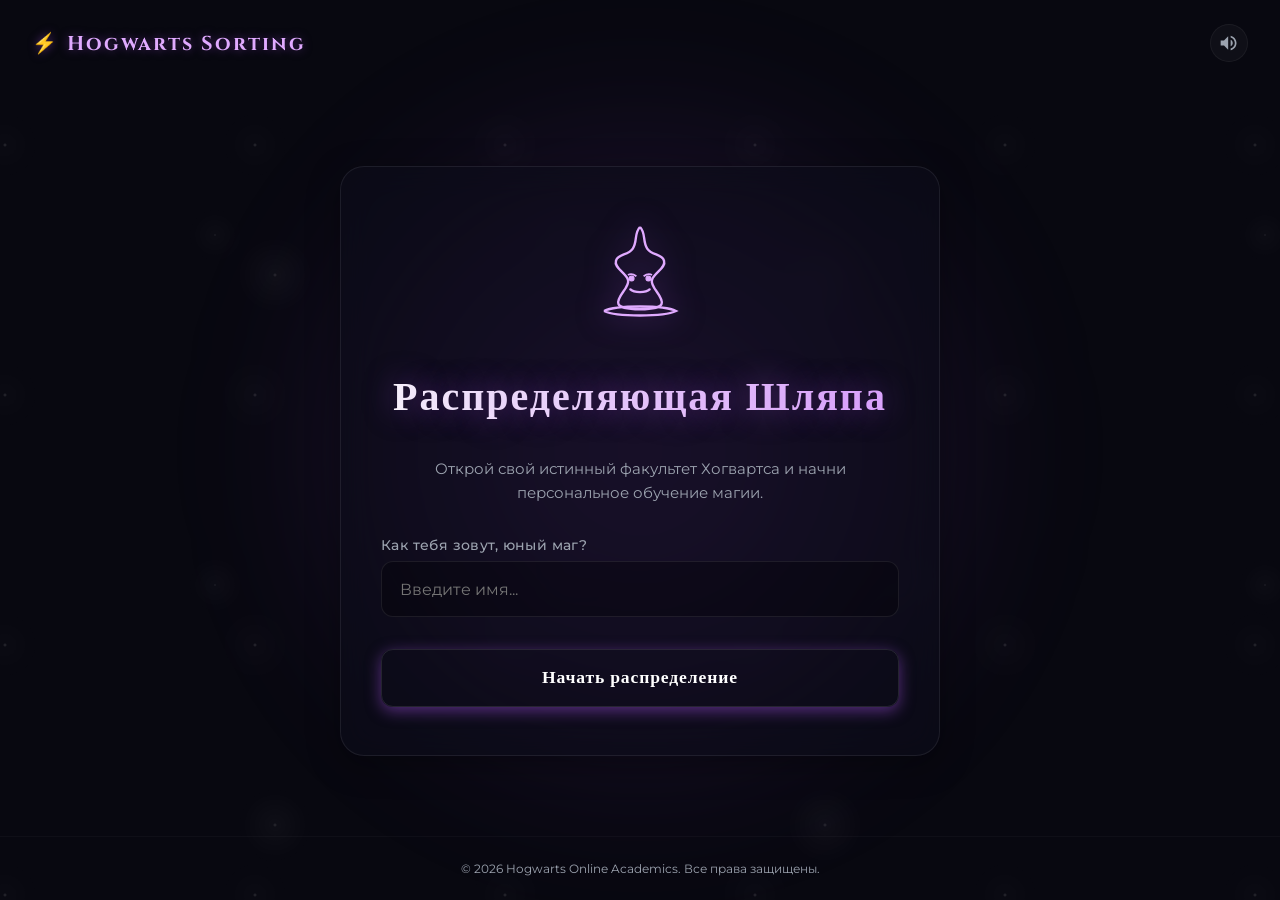
==== index.html @ 1cdaf125 "feat: init hogwarts house sorting flow website" ====
<!DOCTYPE html>
<html lang="ru">
<head>
  <meta charset="UTF-8">
  <meta name="viewport" content="width=device-width, initial-scale=1.0">
  <title>Хогвартс: Шляпа-распределитель — Твой магический путь</title>
  <link rel="icon" type="image/svg+xml" href="data:image/svg+xml,<svg xmlns='http://www.w3.org/2000/svg' viewBox='0 0 100 100'><path d='M50 15 C42 20 48 30 40 40 C35 50 25 50 22 60 C20 70 30 75 35 80 C38 82 62 82 65 80 C70 75 80 70 78 60 C75 50 65 50 60 40 C52 30 58 20 50 15 Z' fill='%238b5a2b' stroke='%235c3a21' stroke-width='4' stroke-linejoin='round'/><path d='M10 80 C30 75 70 75 90 80 C80 88 20 88 10 80 Z' fill='%235c3a21' stroke='%233d2516' stroke-width='3'/><path d='M42 66 C45 69 55 69 58 66' fill='none' stroke='%233d2516' stroke-width='4' stroke-linecap='round'/><circle cx='43' cy='56' r='3' fill='%233d2516'/><circle cx='57' cy='56' r='3' fill='%233d2516'/></svg>">
  
  <!-- Google Fonts -->
  <link rel="preconnect" href="https://fonts.googleapis.com">
  <link rel="preconnect" href="https://fonts.gstatic.com" crossorigin>
  <link href="https://fonts.googleapis.com/css2?family=Cinzel:wght@400;600;700;900&family=Montserrat:wght@300;400;500;600;700&display=swap" rel="stylesheet">
  
  <link rel="stylesheet" href="styles.css">
</head>
<body class="theme-default">
  
  <!-- Ambient background elements -->
  <div class="stars-bg"></div>
  <div class="ambient-glow"></div>
  
  <header class="app-header">
    <div class="logo">
      <span class="crest-icon">⚡</span>
      <span class="brand-text">Hogwarts Sorting</span>
    </div>
    <button id="sound-toggle" class="sound-btn" aria-label="Включить звук">
      <svg class="icon-sound-off" viewBox="0 0 24 24" width="20" height="20">
        <path fill="currentColor" d="M16.5 12c0-1.77-1.02-3.29-2.5-4.03v8.05c1.48-.73 2.5-2.25 2.5-4.02zM14 3.23v2.06c2.89.86 5 3.54 5 6.71s-2.11 5.85-5 6.71v2.06c4.01-.91 7-4.49 7-8.77s-2.99-7.86-7-8.77zm-8 5.77H2v6h4l5 5V4L6 9z"/>
      </svg>
      <svg class="icon-sound-on" viewBox="0 0 24 24" width="20" height="20" style="display: none;">
        <path fill="currentColor" d="M3 9v6h4l5 5V4L7 9H3zm13.5 3c0-1.77-1.02-3.29-2.5-4.03v8.05c1.48-.73 2.5-2.25 2.5-4.02zM14 3.23v2.06c2.89.86 5 3.54 5 6.71s-2.11 5.85-5 6.71v2.06c4.01-.91 7-4.49 7-8.77s-2.99-7.86-7-8.77z"/>
      </svg>
    </button>
  </header>

  <main id="app-container">
    
    <!-- SECTION 1: WELCOME SCREEN -->
    <section id="welcome-screen" class="view active">
      <div class="welcome-card glass-panel">
        <div class="sorting-hat-intro-icon">
          <!-- Hand-drawn style sorting hat SVG -->
          <svg viewBox="0 0 100 100" class="svg-sorting-hat" width="120" height="120">
            <path d="M50,10 C45,15 48,22 44,28 C40,34 32,32 30,38 C28,44 38,48 40,54 C42,60 30,68 32,74 C34,80 66,80 68,74 C70,68 58,60 60,54 C62,48 72,44 70,38 C68,32 60,34 56,28 C52,22 55,15 50,10 Z" fill="none" stroke="currentColor" stroke-width="2" stroke-linejoin="round"/>
            <path d="M20,80 C30,75 70,75 80,80 C70,85 30,85 20,80 Z" fill="none" stroke="currentColor" stroke-width="2"/>
            <path d="M42,62 C45,65 55,65 58,62" fill="none" stroke="currentColor" stroke-width="2" stroke-linecap="round"/>
            <circle cx="43" cy="53" r="2" fill="currentColor"/>
            <circle cx="57" cy="53" r="2" fill="currentColor"/>
            <path d="M40,50 C43,48 47,51 47,51" fill="none" stroke="currentColor" stroke-width="1.5"/>
            <path d="M60,50 C57,48 53,51 53,51" fill="none" stroke="currentColor" stroke-width="1.5"/>
          </svg>
        </div>
        <h1 class="font-magic headline-glow">Распределяющая Шляпа</h1>
        <p class="subtitle">Открой свой истинный факультет Хогвартса и начни персональное обучение магии.</p>
        
        <form id="start-form" class="start-form-container">
          <div class="input-group">
            <label for="user-name">Как тебя зовут, юный маг?</label>
            <input type="text" id="user-name" placeholder="Введите имя..." required autocomplete="name" minlength="2" maxlength="30">
            <span class="input-glow"></span>
          </div>
          <button type="submit" class="magic-btn">
            <span class="btn-text">Начать распределение</span>
            <span class="btn-spark"></span>
          </button>
        </form>
      </div>
    </section>

    <!-- SECTION 2: QUIZ SCREEN -->
    <section id="quiz-screen" class="view">
      <div class="quiz-container glass-panel">
        
        <!-- Progress section -->
        <div class="quiz-progress-bar">
          <div class="progress-track">
            <div id="progress-fill" class="progress-fill">
              <span class="progress-wand-spark">✨</span>
            </div>
          </div>
          <div class="progress-stats">
            <span id="quiz-steps-display">Вопрос 1 из 5</span>
          </div>
        </div>

        <div class="quiz-content">
          <h2 id="question-text" class="font-magic">Вы подходите к развилке в Запретном лесу. Какая тропа манит вас сильнее всего?</h2>
          
          <div id="options-container" class="options-grid">
            <!-- Options dynamically generated by JS -->
          </div>
        </div>

        <div class="quiz-footer">
          <button id="prev-btn" class="nav-btn prev" style="visibility: hidden;">
            <svg viewBox="0 0 24 24" width="24" height="24">
              <path fill="currentColor" d="M15.41 7.41L14 6l-6 6 6 6 1.41-1.41L10.83 12z"/>
            </svg>
            <span>Назад</span>
          </button>
          <button id="next-btn" class="nav-btn next" disabled>
            <span>Далее</span>
            <svg viewBox="0 0 24 24" width="24" height="24">
              <path fill="currentColor" d="M10 6L8.59 7.41 13.17 12l-4.58 4.59L10 18l6-6z"/>
            </svg>
          </button>
        </div>
      </div>
    </section>

    <!-- SECTION 3: SORTING HAT LOADING SCREEN -->
    <section id="sorting-screen" class="view">
      <div class="sorting-ceremony-card glass-panel">
        <div class="sorting-hat-animation-container">
          <svg viewBox="0 0 100 100" class="svg-sorting-hat speaking" width="160" height="160">
            <path d="M50,10 C45,15 48,22 44,28 C40,34 32,32 30,38 C28,44 38,48 40,54 C42,60 30,68 32,74 C34,80 66,80 68,74 C70,68 58,60 60,54 C62,48 72,44 70,38 C68,32 60,34 56,28 C52,22 55,15 50,10 Z" fill="none" stroke="currentColor" stroke-width="2" stroke-linejoin="round"/>
            <path d="M20,80 C30,75 70,75 80,80 C70,85 30,85 20,80 Z" fill="none" stroke="currentColor" stroke-width="2"/>
            <path id="hat-mouth" d="M42,64 C45,64 55,64 58,64" fill="none" stroke="currentColor" stroke-width="2.5" stroke-linecap="round"/>
            <circle cx="43" cy="53" r="2" fill="currentColor"/>
            <circle cx="57" cy="53" r="2" fill="currentColor"/>
            <path d="M40,50 C43,47 47,51 47,51" fill="none" stroke="currentColor" stroke-width="1.5"/>
            <path d="M60,50 C57,47 53,51 53,51" fill="none" stroke="currentColor" stroke-width="1.5"/>
          </svg>
          <div class="magic-circles">
            <div class="circle c1"></div>
            <div class="circle c2"></div>
          </div>
        </div>
        <div class="sorting-hat-quotes">
          <p id="hat-quote" class="font-magic">Хмм...</p>
        </div>
        <div class="sorting-status">Анализируем ваши качества...</div>
      </div>
    </section>

    <!-- SECTION 4: RESULT SCREEN -->
    <section id="result-screen" class="view">
      <div class="result-layout">
        
        <!-- Left Side: Custom 3D Card and congratulations -->
        <div class="result-left">
          <button id="result-back-btn" class="back-link" style="align-self: flex-start; margin-bottom: 0.5rem;">
            <svg viewBox="0 0 24 24" width="16" height="16" fill="currentColor">
              <path d="M20 11H7.83l5.59-5.59L12 4l-8 8 8 8 1.41-1.41L7.83 13H20v-2z"/>
            </svg>
            Изменить ответы опросника
          </button>
          <div class="house-congrats">
            <span class="celebration-tag">Распределение Завершено!</span>
            <h2 class="font-magic house-title" id="sorted-house-name">Гриффиндор</h2>
            <p class="house-desc" id="sorted-house-desc">Факультет храбрых сердцем, готовых пойти на риск ради защиты справедливости и друзей.</p>
          </div>

          <!-- Wizard Card 3D Component -->
          <div class="card-container-3d">
            <div class="card-3d" id="wizard-card">
              <div class="card-front">
                <div class="card-border"></div>
                <div class="card-header-wizard">
                  <span class="card-hogwarts">Hogwarts Member</span>
                  <span class="card-house-crest" id="card-crest">🦁</span>
                </div>
                <div class="card-photo-container" id="card-photo-trigger">
                  <div class="card-avatar" id="card-avatar-placeholder">
                    <!-- Default avatar outline -->
                    <svg viewBox="0 0 24 24" width="60" height="60" fill="currentColor">
                      <path d="M12 2C6.48 2 2 6.48 2 12s4.48 10 10 10 10-4.48 10-10S17.52 2 12 2zm0 3c1.66 0 3 1.34 3 3s-1.34 3-3 3-3-1.34-3-3 1.34-3 3-3zm0 14.2c-2.5 0-4.71-1.28-6-3.22.03-1.99 4-3.08 6-3.08 1.99 0 5.97 1.09 6 3.08-1.29 1.94-3.5 3.22-6 3.22z"/>
                    </svg>
                  </div>
                  <img id="card-photo-img" src="" style="display: none; width: 100%; height: 100%; object-fit: cover;">
                  <div class="upload-overlay">
                    <span class="upload-icon">📷</span>
                    <span class="upload-text">Добавить фото</span>
                  </div>
                  <div class="card-photo-glare"></div>
                </div>
                <input type="file" id="photo-file-input" accept="image/*" style="display: none;">
                <div class="card-info">
                  <div class="card-field">
                    <label>Студент</label>
                    <div class="card-value" id="card-user-name">Гарри Поттер</div>
                  </div>
                  <div class="card-field">
                    <label>Факультет</label>
                    <div class="card-value" id="card-house-val">Гриффиндор</div>
                  </div>
                  <div class="card-row">
                    <div class="card-field">
                      <label>Статус</label>
                      <div class="card-value">Первокурсник</div>
                    </div>
                    <div class="card-field">
                      <label>Палочка</label>
                      <div class="card-value" id="card-wand-val">Перо Феникса</div>
                    </div>
                  </div>
                </div>
                <div class="card-watermark" id="card-watermark-text">GRYFFINDOR</div>
              </div>
              <div class="card-back">
                <div class="card-back-pattern">
                  <div class="hogwarts-seal">🛡️</div>
                  <p class="motto">Draco Dormiens Nunquam Titillandus</p>
                </div>
              </div>
            </div>
          </div>
          <p class="card-hint">Пошевели мышкой или наклони телефон, чтобы увидеть объем</p>
        </div>

        <!-- Right Side: Personalized Skills & Call to Action -->
        <div class="result-right">
          <div class="skills-assessment glass-panel">
            <h3 class="font-magic section-subtitle">Магический Профиль</h3>
            
            <div class="stats-bars">
              <div class="stat-item">
                <div class="stat-info">
                  <span>Заклинания & Защита</span>
                  <span id="stat-defense-val">90%</span>
                </div>
                <div class="stat-bar"><div class="stat-fill" id="stat-defense-fill"></div></div>
              </div>
              <div class="stat-item">
                <div class="stat-info">
                  <span>Зельеварение</span>
                  <span id="stat-potions-val">65%</span>
                </div>
                <div class="stat-bar"><div class="stat-fill" id="stat-potions-fill"></div></div>
              </div>
              <div class="stat-item">
                <div class="stat-info">
                  <span>Магические Существа</span>
                  <span id="stat-creatures-val">40%</span>
                </div>
                <div class="stat-bar"><div class="stat-fill" id="stat-creatures-fill"></div></div>
              </div>
            </div>

            <div class="patronus-info">
              <span class="patronus-title">Ваш потенциальный Патронус:</span>
              <span class="patronus-name" id="patronus-val">Серебряный Олень</span>
            </div>
          </div>

          <!-- Marketing/Motivation Section (Roadmap Paywall) -->
          <div class="roadmap-paywall-container glass-panel">
            <h3 class="font-magic section-subtitle">Программа Обучения на 2026/27 год</h3>
            <p class="paywall-intro">Шляпа составила твою личную карту развития. Твой путь магии заблокирован:</p>
            
            <div class="roadmap-preview">
              <div class="roadmap-step completed">
                <span class="step-num">1</span>
                <div class="step-content">
                  <h4>Распределение факультетов</h4>
                  <p>Определено: <strong id="roadmap-house-name">Гриффиндор</strong></p>
                </div>
                <span class="step-status">✅</span>
              </div>
              
              <div class="roadmap-step locked">
                <span class="step-num">2</span>
                <div class="step-content">
                  <h4>Курс основ заклинаний и левитации</h4>
                  <p class="blurred-text">Изучение формул Вингардиум Левиоса и Алохомора</p>
                </div>
                <span class="step-status">🔒</span>
              </div>

              <div class="roadmap-step locked">
                <span class="step-num">3</span>
                <div class="step-content">
                  <h4>Практическая защита от Темных Искусств</h4>
                  <p class="blurred-text">Призыв Патронуса и борьба с боггартами</p>
                </div>
                <span class="step-status">🔒</span>
              </div>
            </div>

            <!-- Tiers Pricing -->
            <div class="subscription-selector">
              <h4>Выберите способ доступа для активации профиля:</h4>
              <div class="tiers-grid">
                
                <!-- Tier 1: Weekly -->
                <div class="tier-card" data-tier="weekly" data-price="990 ₸">
                  <div class="tier-badge">Пробный</div>
                  <div class="tier-name">Неделя</div>
                  <div class="tier-price">990 ₸</div>
                  <div class="tier-period">каждую неделю</div>
                  <ul class="tier-features">
                    <li>Цифровой кабинет</li>
                    <li>Доступ к курсу 1-й недели</li>
                  </ul>
                </div>

                <!-- Tier 2: Monthly (Popular) -->
                <div class="tier-card active" data-tier="monthly" data-price="2 990 ₸">
                  <div class="tier-badge popular">Популярно</div>
                  <div class="tier-name">1 Месяц</div>
                  <div class="tier-price">2 990 ₸</div>
                  <div class="tier-period">каждый месяц</div>
                  <ul class="tier-features">
                    <li>Весь учебный план</li>
                    <li>Digital Студенческий Билет</li>
                    <li>Личный Куратор</li>
                  </ul>
                </div>

                <!-- Tier 3: Lifetime (One-time) -->
                <div class="tier-card" data-tier="lifetime" data-price="9 990 ₸">
                  <div class="tier-badge value">Выгодно</div>
                  <div class="tier-name">Навсегда</div>
                  <div class="tier-price">9 990 ₸</div>
                  <div class="tier-period">разовый платеж</div>
                  <ul class="tier-features">
                    <li>Пожизненный доступ</li>
                    <li><strong>Физический ID-Билет</strong></li>
                    <li>Письмо из Хогвартса почтой</li>
                  </ul>
                </div>

              </div>
            </div>

            <button id="activate-profile-btn" class="magic-btn action">
              <span class="btn-text">Активировать профиль за 2 990 ₸</span>
              <span class="btn-spark"></span>
            </button>
          </div>

        </div>

      </div>
    </section>

    <!-- SECTION 5: PAYMENT SCREEN (CHECKOUT) -->
    <section id="payment-screen" class="view">
      <div class="payment-container glass-panel">
        <button id="payment-back-btn" class="back-link">
          <svg viewBox="0 0 24 24" width="18" height="18" fill="currentColor">
            <path d="M20 11H7.83l5.59-5.59L12 4l-8 8 8 8 1.41-1.41L7.83 13H20v-2z"/>
          </svg>
          Вернуться к результатам
        </button>

        <div class="payment-layout">
          <!-- Summary -->
          <div class="payment-summary">
            <h3 class="font-magic">Оформление подписки</h3>
            <div class="summary-details">
              <div class="summary-row">
                <span>Тариф:</span>
                <strong id="summary-tier-name">1 Месяц (Подписка)</strong>
              </div>
              <div class="summary-row">
                <span>Магический факультет:</span>
                <span id="summary-house-name">Гриффиндор</span>
              </div>
              <hr class="summary-divider">
              <div class="summary-row total">
                <span>К оплате:</span>
                <span id="summary-price-val">2 990 ₸</span>
              </div>
            </div>
            <div class="checkout-guarantee">
              <svg viewBox="0 0 24 24" width="18" height="18" fill="currentColor">
                <path d="M12 2C6.48 2 2 6.48 2 12s4.48 10 10 10 10-4.48 10-10S17.52 2 12 2zm1 15h-2v-6h2v6zm0-8h-2V7h2v2z"/>
              </svg>
              <span>Безопасная оплата. Вы можете отменить подписку в любой момент в личном кабинете.</span>
            </div>
          </div>

          <!-- Checkout Form -->
          <form id="checkout-form" class="checkout-form">
            <h4 class="form-title">Способ оплаты: Банковская карта</h4>
            
            <div class="input-row">
              <div class="input-group">
                <label for="card-holder">Имя владельца карты</label>
                <input type="text" id="card-holder" placeholder="IVAN IVANOV" required autocomplete="cc-name" pattern="[a-zA-Z\s]{4,30}">
                <span class="error-msg">Только латинские буквы</span>
              </div>
            </div>

            <div class="input-row">
              <div class="input-group">
                <label for="card-number">Номер карты</label>
                <div class="input-with-icon">
                  <input type="text" id="card-number" placeholder="4000 1234 5678 9010" required autocomplete="cc-number">
                  <span id="card-brand-icon" class="card-brand">💳</span>
                </div>
                <span class="error-msg">Неверный номер карты</span>
              </div>
            </div>

            <div class="input-row split">
              <div class="input-group">
                <label for="card-expiry">Срок действия</label>
                <input type="text" id="card-expiry" placeholder="ММ/ГГ" required autocomplete="cc-exp" maxlength="5">
                <span class="error-msg">Срок истек</span>
              </div>
              <div class="input-group">
                <label for="card-cvc">CVC/CVV</label>
                <input type="password" id="card-cvc" placeholder="***" required autocomplete="cc-csc" maxlength="3" pattern="\d{3}">
                <span class="error-msg">3 цифры сзади</span>
              </div>
            </div>

            <button type="submit" class="magic-btn pay-submit" id="pay-submit-btn">
              <span class="btn-text">Оплатить подписку</span>
              <span class="btn-spinner" style="display: none;"></span>
            </button>
          </form>
        </div>
      </div>
    </section>

    <!-- SECTION 6: SUCCESS SCREEN (HOGWARTS ENVELOPE) -->
    <section id="success-screen" class="view">
      <div class="success-envelope-container">
        
        <!-- Interactive Letter Envelope -->
        <div class="letter-envelope" id="letter-envelope">
          <div class="envelope-flap"></div>
          <div class="envelope-pocket"></div>
          <div class="envelope-wax-seal" id="wax-seal">
            <span class="seal-letter">H</span>
          </div>
          
          <div class="envelope-letter" id="envelope-letter">
            <div class="letter-content">
              <div class="letter-header">
                <div class="hogwarts-crest-letter">🏰</div>
                <h2>Школа Чародейства и Волшебства Хогвартс</h2>
                <p class="letter-motto">Draco Dormiens Nunquam Titillandus</p>
              </div>
              
              <div class="letter-body">
                <p>Директор: Минерва Макгонагалл</p>
                <br>
                <p>Уважаемый(ая) <strong id="letter-recipient-name">Студент</strong>,</p>
                <p>Мы рады сообщить вам, что вы зачислены в Школу Чародейства и Волшебства Хогвартс. Распределяющая шляпа определила вас на факультет <strong id="letter-house-name">Гриффиндор</strong>.</p>
                <p>Ваша подписка успешно активирована. Полный цифровой кабинет и учебные материалы первого семестра теперь разблокированы.</p>
                <p>Пожалуйста, ознакомьтесь с приложенным списком необходимых книг и оборудования.</p>
                <br>
                <p>Искренне ваша,</p>
                <p class="signature">Минерва Макгонагалл</p>
                <p class="title-signature">Заместитель директора</p>
              </div>
            </div>
          </div>
        </div>

        <div class="success-actions" id="success-actions" style="opacity: 0; pointer-events: none;">
          <h2 class="font-magic">Добро пожаловать в Хогвартс!</h2>
          <p>Нажмите на письмо выше, чтобы открыть и прочитать его.</p>
          <button id="go-to-cabinet-btn" class="magic-btn">
            <span class="btn-text">Войти в личный кабинет</span>
            <span class="btn-spark"></span>
          </button>
        </div>

      </div>
    </section>

    <!-- SECTION 3.5: PHOTO CAPTURE SCREEN -->
    <section id="photo-capture-screen" class="view">
      <div class="photo-capture-container glass-panel">
        <h2 class="font-magic headline-glow">Магический Снимок</h2>
        <p class="subtitle">Шляпа почти определилась! Но чтобы завершить зачисление в свитки Хогвартса, необходимо ваше изображение для Студенческого Билета.</p>
        
        <div class="photo-capture-box">
          <div id="inline-photo-preview" class="inline-preview-frame">
            <div class="preview-placeholder" id="inline-placeholder">
              <span class="preview-placeholder-icon">🧙‍♂️</span>
              <p>Снимок не добавлен</p>
            </div>
            <video id="video-inline" autoplay playsinline style="display: none;"></video>
            <canvas id="canvas-inline" style="display: none;"></canvas>
            <img id="img-inline" src="" style="display: none;" alt="Снимок студента">
            <div class="camera-lens-glare"></div>
          </div>
        </div>

        <div class="photo-capture-controls">
          <button id="inline-upload-btn" class="nav-btn">
            <span>📁 Файл с устройства</span>
          </button>
          <button id="inline-camera-btn" class="nav-btn next">
            <span>📷 Включить камеру</span>
          </button>
          <button id="inline-snap-btn" class="nav-btn next" style="display: none;">
            <span>⚡ Сделать снимок</span>
          </button>
          <button id="inline-cancel-btn" class="nav-btn" style="display: none;">
            <span>Отмена</span>
          </button>
        </div>
        
        <input type="file" id="inline-file-input" accept="image/*" style="display: none;">

        <div class="photo-capture-footer">
          <button id="photo-submit-btn" class="magic-btn action" disabled>
            <span class="btn-text">Продолжить распределение ⚡</span>
            <span class="btn-spark"></span>
          </button>
        </div>
      </div>
    </section>
  </main>

  <footer class="app-footer">
    <p>&copy; 2026 Hogwarts Online Academics. Все права защищены.</p>
  </footer>

  <script src="app.js"></script>
</body>
</html>
---- styles.css ----
/* ==========================================
   DESIGN SYSTEM & VARIABLES
   ========================================== */

:root {
  /* Default / Welcome Screen Theme */
  --bg-color: #080810;
  --panel-bg: rgba(13, 13, 25, 0.65);
  --border-color: rgba(255, 255, 255, 0.08);
  --text-color: #f3f4f6;
  --text-muted: #9ca3af;
  
  --primary-color: #9d4edd;
  --primary-glow: rgba(157, 78, 221, 0.5);
  --secondary-color: #e0aaff;
  --accent-color: #c77dff;
  
  --font-title: 'Cinzel', Georgia, serif;
  --font-body: 'Montserrat', sans-serif;
  
  --card-width: 320px;
  --card-height: 480px;
}

/* House Themes Override */
.theme-gryffindor {
  --bg-color: #0f0404;
  --panel-bg: rgba(26, 6, 6, 0.7);
  --border-color: rgba(255, 215, 0, 0.15);
  --primary-color: #ae0001;
  --primary-glow: rgba(174, 0, 1, 0.6);
  --secondary-color: #ffd700;
  --accent-color: #ff8c00;
}

.theme-slytherin {
  --bg-color: #030a06;
  --panel-bg: rgba(5, 18, 11, 0.7);
  --border-color: rgba(170, 170, 170, 0.15);
  --primary-color: #1a472a;
  --primary-glow: rgba(26, 71, 42, 0.6);
  --secondary-color: #aaaaaa;
  --accent-color: #2a7f49;
}

.theme-ravenclaw {
  --bg-color: #020612;
  --panel-bg: rgba(4, 12, 30, 0.7);
  --border-color: rgba(197, 179, 88, 0.15);
  --primary-color: #0e1a40;
  --primary-glow: rgba(14, 26, 64, 0.7);
  --secondary-color: #94bbe9;
  --accent-color: #c5b358;
}

.theme-hufflepuff {
  --bg-color: #0c0b05;
  --panel-bg: rgba(24, 22, 10, 0.75);
  --border-color: rgba(255, 216, 0, 0.12);
  --primary-color: #ffd800;
  --primary-glow: rgba(255, 216, 0, 0.4);
  --secondary-color: #ecf0f1;
  --accent-color: #1e1e1e;
}

/* ==========================================
   RESET & BASE STYLES
   ========================================== */

* {
  box-sizing: border-box;
  margin: 0;
  padding: 0;
}

body {
  font-family: var(--font-body);
  background-color: var(--bg-color);
  color: var(--text-color);
  min-height: 100vh;
  display: flex;
  flex-direction: column;
  overflow-x: hidden;
  position: relative;
  transition: background-color 1.2s cubic-bezier(0.25, 1, 0.5, 1);
}

/* Background effects */
.stars-bg {
  position: fixed;
  top: 0;
  left: 0;
  width: 100%;
  height: 100%;
  z-index: -2;
  background-image: 
    radial-gradient(white, rgba(255,255,255,.2) 2px, transparent 40px),
    radial-gradient(white, rgba(255,255,255,.15) 1px, transparent 30px),
    radial-gradient(white, rgba(255,255,255,.1) 2px, transparent 40px);
  background-size: 550px 550px, 350px 350px, 250px 250px;
  background-position: 0 0, 40px 60px, 130px 270px;
  opacity: 0.15;
  animation: bgMove 120s linear infinite;
}

@keyframes bgMove {
  from { background-position: 0 0, 40px 60px, 130px 270px; }
  to { background-position: 550px 550px, 390px 410px, 380px 820px; }
}

.ambient-glow {
  position: fixed;
  top: 50%;
  left: 50%;
  transform: translate(-50%, -50%);
  width: 60vw;
  height: 60vw;
  background: radial-gradient(circle, var(--primary-glow) 0%, transparent 70%);
  z-index: -1;
  opacity: 0.6;
  filter: blur(80px);
  pointer-events: none;
  transition: background 1.2s ease-in-out;
}

/* Typography Utilities */
.font-magic {
  font-family: var(--font-title);
  letter-spacing: 0.05em;
  font-weight: 700;
}

/* Header & Footer */
.app-header {
  padding: 1.5rem 2rem;
  display: flex;
  justify-content: space-between;
  align-items: center;
  z-index: 10;
}

.logo {
  display: flex;
  align-items: center;
  gap: 0.5rem;
  font-family: var(--font-title);
  font-size: 1.25rem;
  font-weight: 700;
  letter-spacing: 0.1em;
  color: var(--secondary-color);
  text-shadow: 0 0 10px var(--primary-glow);
}

.sound-btn {
  background: none;
  border: none;
  color: var(--text-muted);
  cursor: pointer;
  padding: 0.5rem;
  border-radius: 50%;
  background: rgba(255,255,255,0.03);
  border: 1px solid rgba(255,255,255,0.05);
  display: flex;
  align-items: center;
  justify-content: center;
  transition: all 0.3s ease;
}

.sound-btn:hover {
  color: var(--text-color);
  border-color: var(--secondary-color);
  box-shadow: 0 0 10px var(--primary-glow);
}

.app-footer {
  padding: 1.5rem;
  text-align: center;
  font-size: 0.75rem;
  color: var(--text-muted);
  border-top: 1px solid rgba(255, 255, 255, 0.03);
  margin-top: auto;
}

/* ==========================================
   VIEW ROUTING & TRANSITIONS
   ========================================== */

#app-container {
  flex: 1;
  display: flex;
  align-items: center;
  justify-content: center;
  padding: 1rem 2rem;
  position: relative;
}

.view {
  display: none;
  width: 100%;
  max-width: 1100px;
  opacity: 0;
  transform: translateY(20px);
  transition: opacity 0.5s ease, transform 0.5s ease, display 0.5s allow-discrete;
}

.view.active {
  display: block;
  opacity: 1;
  transform: translateY(0);
}

@starting-style {
  .view.active {
    opacity: 0;
    transform: translateY(20px);
  }
}

/* Same Document View Transitions (when browser supports) */
::view-transition-group(root) {
  animation-duration: 0.5s;
  animation-timing-function: cubic-bezier(0.4, 0, 0.2, 1);
}

/* ==========================================
   COMPONENTS: GLASS PANEL & BUTTONS
   ========================================== */

.glass-panel {
  background: var(--panel-bg);
  backdrop-filter: blur(16px) saturate(120%);
  -webkit-backdrop-filter: blur(16px) saturate(120%);
  border: 1px solid var(--border-color);
  border-radius: 24px;
  box-shadow: 0 8px 32px 0 rgba(0, 0, 0, 0.37);
  transition: border-color 0.8s ease, box-shadow 0.8s ease, background 0.8s ease;
}

.magic-btn {
  position: relative;
  background: linear-gradient(135deg, var(--primary-color) 0%, rgba(var(--primary-color), 0.6) 100%);
  border: 1px solid rgba(255,255,255,0.1);
  color: white;
  padding: 1rem 2.5rem;
  font-family: var(--font-title);
  font-size: 1.1rem;
  font-weight: 700;
  letter-spacing: 0.05em;
  border-radius: 12px;
  cursor: pointer;
  overflow: hidden;
  box-shadow: 0 4px 15px var(--primary-glow);
  transition: all 0.3s cubic-bezier(0.25, 0.8, 0.25, 1);
}

.magic-btn:hover {
  transform: translateY(-2px);
  box-shadow: 0 6px 25px var(--primary-glow);
  border-color: var(--secondary-color);
}

.magic-btn:active {
  transform: translateY(1px);
}

.magic-btn.action {
  width: 100%;
  padding: 1.2rem;
  border-radius: 16px;
  font-size: 1.15rem;
}

/* Button Spark animation */
.btn-spark {
  position: absolute;
  top: 0;
  left: -100%;
  width: 50%;
  height: 100%;
  background: linear-gradient(
    90deg,
    transparent,
    rgba(255, 255, 255, 0.25),
    transparent
  );
  transform: skewX(-25deg);
  transition: 0.75s;
}

.magic-btn:hover .btn-spark {
  left: 150%;
}

/* ==========================================
   SECTION 1: WELCOME SCREEN
   ========================================== */

#welcome-screen {
  max-width: 600px;
}

.welcome-card {
  padding: 3rem 2.5rem;
  text-align: center;
  display: flex;
  flex-direction: column;
  align-items: center;
  gap: 2rem;
}

.sorting-hat-intro-icon {
  color: var(--secondary-color);
  filter: drop-shadow(0 0 15px var(--primary-glow));
  animation: floatHat 4s ease-in-out infinite;
}

@keyframes floatHat {
  0%, 100% { transform: translateY(0) rotate(0deg); }
  50% { transform: translateY(-10px) rotate(2deg); }
}

.svg-sorting-hat {
  stroke: var(--secondary-color);
  fill: transparent;
  stroke-dasharray: 400;
  stroke-dashoffset: 0;
  transition: stroke 0.8s ease;
}

.headline-glow {
  font-size: 2.5rem;
  background: linear-gradient(to right, #ffffff, var(--secondary-color));
  -webkit-background-clip: text;
  -webkit-text-fill-color: transparent;
  text-shadow: 0 0 30px var(--primary-glow);
}

.subtitle {
  color: var(--text-muted);
  font-size: 0.95rem;
  line-height: 1.6;
}

.start-form-container {
  width: 100%;
  display: flex;
  flex-direction: column;
  gap: 1.5rem;
}

.input-group {
  display: flex;
  flex-direction: column;
  align-items: flex-start;
  gap: 0.5rem;
  position: relative;
  width: 100%;
}

.input-group label {
  font-size: 0.85rem;
  font-weight: 500;
  color: var(--text-muted);
  letter-spacing: 0.03em;
}

.input-group input {
  width: 100%;
  padding: 1.1rem;
  border-radius: 12px;
  background: rgba(0,0,0,0.3);
  border: 1px solid rgba(255, 255, 255, 0.08);
  color: #fff;
  font-family: var(--font-body);
  font-size: 1rem;
  outline: none;
  transition: all 0.3s ease;
}

.input-group input:focus {
  border-color: var(--secondary-color);
  box-shadow: 0 0 15px var(--primary-glow);
}

/* ==========================================
   SECTION 2: QUIZ SCREEN
   ========================================== */

#quiz-screen {
  max-width: 800px;
}

.quiz-container {
  padding: 2.5rem;
  display: flex;
  flex-direction: column;
  gap: 2rem;
  min-height: 520px;
}

/* Progress Bar */
.quiz-progress-bar {
  display: flex;
  flex-direction: column;
  gap: 0.5rem;
}

.progress-track {
  width: 100%;
  height: 6px;
  background: rgba(255,255,255,0.05);
  border-radius: 3px;
  position: relative;
}

.progress-fill {
  height: 100%;
  width: 20%;
  background: linear-gradient(90deg, var(--primary-color), var(--secondary-color));
  border-radius: 3px;
  position: relative;
  transition: width 0.6s cubic-bezier(0.25, 1, 0.5, 1);
  box-shadow: 0 0 10px var(--secondary-color);
}

.progress-wand-spark {
  position: absolute;
  right: -10px;
  top: -8px;
  font-size: 1.1rem;
  animation: pulseSpark 1.5s ease-in-out infinite;
}

@keyframes pulseSpark {
  0%, 100% { transform: scale(1); filter: drop-shadow(0 0 2px #fff); }
  50% { transform: scale(1.3); filter: drop-shadow(0 0 8px var(--secondary-color)); }
}

.progress-stats {
  font-size: 0.8rem;
  color: var(--text-muted);
  text-align: right;
}

/* Quiz content */
.quiz-content h2 {
  font-size: 1.6rem;
  line-height: 1.4;
  margin-bottom: 1.5rem;
  color: #fff;
  min-height: 70px;
}

.options-grid {
  display: flex;
  flex-direction: column;
  gap: 1rem;
}

/* Quiz Option Card */
.option-card {
  position: relative;
  background: rgba(255, 255, 255, 0.02);
  border: 1px solid rgba(255, 255, 255, 0.06);
  border-radius: 14px;
  padding: 1.25rem 1.5rem;
  cursor: pointer;
  display: flex;
  align-items: center;
  gap: 1rem;
  transition: all 0.3s cubic-bezier(0.2, 0.8, 0.2, 1);
}

.option-card:hover {
  background: rgba(255, 255, 255, 0.05);
  border-color: rgba(255, 255, 255, 0.15);
  transform: translateX(4px);
}

.option-card.selected {
  background: rgba(var(--primary-glow), 0.15);
  border-color: var(--secondary-color);
  box-shadow: 0 4px 20px var(--primary-glow);
}

.option-radio {
  width: 20px;
  height: 20px;
  border-radius: 50%;
  border: 2px solid var(--text-muted);
  display: flex;
  align-items: center;
  justify-content: center;
  flex-shrink: 0;
  transition: all 0.2s ease;
}

.option-card:hover .option-radio {
  border-color: var(--text-color);
}

.option-card.selected .option-radio {
  border-color: var(--secondary-color);
  background: var(--secondary-color);
}

.option-card.selected .option-radio::after {
  content: '';
  width: 8px;
  height: 8px;
  border-radius: 50%;
  background: var(--bg-color);
}

.option-text {
  font-size: 0.95rem;
  font-weight: 500;
  line-height: 1.5;
  color: var(--text-color);
}

/* Quiz navigation footer */
.quiz-footer {
  display: flex;
  justify-content: space-between;
  margin-top: auto;
  border-top: 1px solid rgba(255, 255, 255, 0.04);
  padding-top: 1.5rem;
}

.nav-btn {
  display: flex;
  align-items: center;
  gap: 0.5rem;
  background: rgba(255, 255, 255, 0.03);
  border: 1px solid rgba(255, 255, 255, 0.05);
  color: var(--text-color);
  padding: 0.8rem 1.5rem;
  border-radius: 10px;
  cursor: pointer;
  font-family: var(--font-title);
  font-weight: 600;
  transition: all 0.3s ease;
}

.nav-btn:hover:not(:disabled) {
  background: rgba(255,255,255,0.08);
  border-color: rgba(255,255,255,0.15);
}

.nav-btn:disabled {
  opacity: 0.3;
  cursor: not-allowed;
}

.nav-btn.next {
  background: var(--primary-color);
  border-color: transparent;
  box-shadow: 0 4px 10px var(--primary-glow);
}

.nav-btn.next:hover:not(:disabled) {
  box-shadow: 0 6px 15px var(--primary-glow);
  transform: translateY(-1px);
}

/* ==========================================
   SECTION 3: SORTING HAT LOADING
   ========================================== */

.sorting-ceremony-card {
  padding: 4rem 3rem;
  text-align: center;
  max-width: 500px;
  margin: 0 auto;
  display: flex;
  flex-direction: column;
  align-items: center;
  gap: 2rem;
}

.sorting-hat-animation-container {
  position: relative;
  width: 200px;
  height: 200px;
  display: flex;
  align-items: center;
  justify-content: center;
}

.svg-sorting-hat.speaking {
  color: var(--secondary-color);
  filter: drop-shadow(0 0 20px var(--primary-glow));
  animation: speakingFloat 3s ease-in-out infinite;
}

#hat-mouth {
  transition: d 0.15s ease;
}

@keyframes speakingFloat {
  0%, 100% { transform: translateY(0) scale(1); }
  50% { transform: translateY(-8px) scale(1.03); }
}

.magic-circles {
  position: absolute;
  top: 50%;
  left: 50%;
  transform: translate(-50%, -50%);
  width: 170px;
  height: 170px;
  z-index: -1;
  pointer-events: none;
}

.magic-circles .circle {
  position: absolute;
  top: 0;
  left: 0;
  width: 100%;
  height: 100%;
  border-radius: 50%;
  border: 1px dashed var(--secondary-color);
  opacity: 0.15;
}

.magic-circles .circle.c1 {
  animation: spinCircle 15s linear infinite;
}

.magic-circles .circle.c2 {
  border: 1px dotted var(--accent-color);
  transform: scale(1.2);
  animation: spinCircleRev 20s linear infinite;
}

@keyframes spinCircle {
  from { transform: rotate(0deg); }
  to { transform: rotate(360deg); }
}

@keyframes spinCircleRev {
  from { transform: rotate(360deg); }
  to { transform: rotate(0deg); }
}

.sorting-hat-quotes {
  font-size: 1.15rem;
  line-height: 1.6;
  min-height: 80px;
  color: var(--secondary-color);
  font-style: italic;
  display: flex;
  align-items: center;
  justify-content: center;
  max-width: 320px;
}

.sorting-status {
  font-size: 0.8rem;
  color: var(--text-muted);
  letter-spacing: 0.05em;
  text-transform: uppercase;
}

/* ==========================================
   SECTION 4: RESULT SCREEN
   ========================================== */

.result-layout {
  display: grid;
  grid-template-columns: 1.1fr 1.2fr;
  gap: 2.5rem;
  width: 100%;
}

.result-left {
  display: flex;
  flex-direction: column;
  align-items: center;
  gap: 2rem;
}

.house-congrats {
  text-align: center;
}

.celebration-tag {
  font-size: 0.75rem;
  font-weight: 600;
  letter-spacing: 0.1em;
  text-transform: uppercase;
  color: var(--secondary-color);
  background: rgba(255, 255, 255, 0.04);
  border: 1px solid rgba(255, 255, 255, 0.06);
  padding: 0.4rem 1rem;
  border-radius: 20px;
  display: inline-block;
  margin-bottom: 0.8rem;
}

.house-title {
  font-size: 2.5rem;
  font-weight: 900;
  text-shadow: 0 0 20px var(--primary-glow);
  margin-bottom: 0.5rem;
  background: linear-gradient(135deg, #fff 0%, var(--secondary-color) 100%);
  -webkit-background-clip: text;
  -webkit-text-fill-color: transparent;
}

.house-desc {
  font-size: 0.9rem;
  line-height: 1.5;
  color: var(--text-muted);
  max-width: 360px;
}

/* 3D Wizard Card */
.card-container-3d {
  perspective: 1000px;
  width: var(--card-width);
  height: var(--card-height);
  cursor: pointer;
}

.card-3d {
  width: 100%;
  height: 100%;
  position: relative;
  transform-style: preserve-3d;
  transition: transform 0.8s cubic-bezier(0.175, 0.885, 0.32, 1.275);
}

.card-container-3d:hover .card-3d {
  /* Default JS-less hover backup */
  transform: rotateY(10deg) rotateX(5deg);
}

.card-front, .card-back {
  position: absolute;
  width: 100%;
  height: 100%;
  backface-visibility: hidden;
  border-radius: 20px;
  padding: 1.5rem;
  display: flex;
  flex-direction: column;
  justify-content: space-between;
  overflow: hidden;
}

.card-front {
  background: linear-gradient(145deg, #11111e 0%, #07070b 100%);
  border: 2px solid var(--secondary-color);
  box-shadow: 0 15px 35px var(--primary-glow);
}

.card-border {
  position: absolute;
  top: 5px;
  left: 5px;
  right: 5px;
  bottom: 5px;
  border: 1px solid rgba(255, 215, 0, 0.1);
  pointer-events: none;
  border-radius: 16px;
}

.card-header-wizard {
  display: flex;
  justify-content: space-between;
  align-items: center;
  z-index: 2;
}

.card-hogwarts {
  font-family: var(--font-title);
  font-size: 0.8rem;
  font-weight: 700;
  letter-spacing: 0.1em;
  color: var(--secondary-color);
}

.card-house-crest {
  font-size: 1.6rem;
  filter: drop-shadow(0 0 5px var(--secondary-color));
}

.card-photo-container {
  height: 160px;
  width: 100%;
  background: rgba(255, 255, 255, 0.02);
  border: 1px solid rgba(255,255,255,0.06);
  border-radius: 12px;
  display: flex;
  align-items: center;
  justify-content: center;
  position: relative;
  overflow: hidden;
  margin: 1rem 0;
  z-index: 2;
  cursor: pointer;
}

.card-avatar {
  color: var(--secondary-color);
  opacity: 0.45;
  transition: opacity 0.3s ease;
}

#card-photo-img {
  transition: filter 0.8s ease;
}

/* Photo magical filters per house */
.theme-gryffindor #card-photo-img {
  filter: sepia(0.2) contrast(1.1) brightness(0.9) hue-rotate(-5deg);
}
.theme-slytherin #card-photo-img {
  filter: sepia(0.25) contrast(1.15) brightness(0.85) hue-rotate(80deg) saturate(0.8);
}
.theme-ravenclaw #card-photo-img {
  filter: sepia(0.2) contrast(1.1) brightness(0.9) hue-rotate(180deg) saturate(1.1);
}
.theme-hufflepuff #card-photo-img {
  filter: sepia(0.3) contrast(1.05) brightness(0.95) saturate(1.2);
}

.upload-overlay {
  position: absolute;
  top: 0;
  left: 0;
  width: 100%;
  height: 100%;
  background: rgba(0, 0, 0, 0.65);
  opacity: 0;
  display: flex;
  flex-direction: column;
  align-items: center;
  justify-content: center;
  gap: 0.35rem;
  transition: opacity 0.3s ease;
  z-index: 3;
}

.card-photo-container:hover .upload-overlay {
  opacity: 1;
}

.upload-icon {
  font-size: 1.5rem;
}

.upload-text {
  font-size: 0.7rem;
  font-weight: 600;
  text-transform: uppercase;
  letter-spacing: 0.05em;
  color: #fff;
}

.card-photo-glare {
  position: absolute;
  top: 0;
  left: 0;
  width: 100%;
  height: 100%;
  background: linear-gradient(135deg, transparent 40%, rgba(255,255,255,0.07) 50%, transparent 60%);
  transition: all 0.5s ease;
  pointer-events: none;
  z-index: 4;
}

.card-info {
  display: flex;
  flex-direction: column;
  gap: 0.75rem;
  z-index: 2;
}

.card-field {
  display: flex;
  flex-direction: column;
  gap: 0.15rem;
}

.card-field label {
  font-size: 0.65rem;
  text-transform: uppercase;
  color: var(--text-muted);
  letter-spacing: 0.05em;
}

.card-value {
  font-size: 0.95rem;
  font-weight: 600;
  color: #fff;
  letter-spacing: 0.02em;
}

.card-row {
  display: grid;
  grid-template-columns: 1fr 1fr;
  gap: 0.5rem;
}

.card-watermark {
  position: absolute;
  bottom: -15px;
  right: -10px;
  font-size: 2.7rem;
  font-family: var(--font-title);
  font-weight: 900;
  color: rgba(255, 255, 255, 0.02);
  transform: rotate(-10deg);
  pointer-events: none;
}

.card-back {
  background: linear-gradient(145deg, #09090f 0%, #17172a 100%);
  border: 2px solid rgba(255, 255, 255, 0.08);
  transform: rotateY(180deg);
  justify-content: center;
  align-items: center;
}

.card-back-pattern {
  text-align: center;
  display: flex;
  flex-direction: column;
  gap: 1rem;
}

.hogwarts-seal {
  font-size: 3rem;
  opacity: 0.6;
  filter: drop-shadow(0 0 10px rgba(255,255,255,0.1));
}

.motto {
  font-family: var(--font-title);
  font-size: 0.65rem;
  color: var(--text-muted);
  letter-spacing: 0.1em;
  font-style: italic;
  max-width: 200px;
}

.card-hint {
  font-size: 0.75rem;
  color: var(--text-muted);
  text-align: center;
}

/* Skills/Profile stats */
.skills-assessment {
  padding: 1.5rem;
  margin-bottom: 1.5rem;
}

.section-subtitle {
  font-size: 1.15rem;
  color: var(--secondary-color);
  margin-bottom: 1.2rem;
  border-bottom: 1px solid rgba(255, 255, 255, 0.05);
  padding-bottom: 0.5rem;
}

.stats-bars {
  display: flex;
  flex-direction: column;
  gap: 1rem;
  margin-bottom: 1.2rem;
}

.stat-item {
  display: flex;
  flex-direction: column;
  gap: 0.35rem;
}

.stat-info {
  display: flex;
  justify-content: space-between;
  font-size: 0.85rem;
  font-weight: 500;
}

.stat-bar {
  height: 8px;
  background: rgba(255,255,255,0.05);
  border-radius: 4px;
  overflow: hidden;
}

.stat-fill {
  height: 100%;
  width: 0; /* Animated in JS */
  background: linear-gradient(90deg, var(--primary-color), var(--secondary-color));
  border-radius: 4px;
  transition: width 1.5s cubic-bezier(0.1, 1, 0.1, 1);
  box-shadow: 0 0 5px var(--secondary-color);
}

.patronus-info {
  display: flex;
  align-items: center;
  gap: 0.5rem;
  background: rgba(255, 255, 255, 0.02);
  border: 1px solid rgba(255,255,255,0.04);
  padding: 0.75rem 1rem;
  border-radius: 10px;
  font-size: 0.85rem;
}

.patronus-title {
  color: var(--text-muted);
}

.patronus-name {
  color: #fff;
  font-weight: 600;
  text-shadow: 0 0 10px var(--secondary-color);
}

/* Paywall Roadmap & Pricing */
.roadmap-paywall-container {
  padding: 2rem;
}

.paywall-intro {
  font-size: 0.85rem;
  color: var(--text-muted);
  margin-bottom: 1.25rem;
}

.roadmap-preview {
  display: flex;
  flex-direction: column;
  gap: 0.85rem;
  margin-bottom: 1.5rem;
}

.roadmap-step {
  display: flex;
  align-items: center;
  gap: 1rem;
  background: rgba(255, 255, 255, 0.02);
  border: 1px solid rgba(255, 255, 255, 0.04);
  padding: 0.75rem 1rem;
  border-radius: 12px;
}

.roadmap-step.completed {
  border-color: rgba(46, 204, 113, 0.2);
}

.roadmap-step.locked {
  opacity: 0.65;
}

.step-num {
  width: 24px;
  height: 24px;
  border-radius: 50%;
  background: rgba(255, 255, 255, 0.05);
  font-size: 0.75rem;
  font-weight: 700;
  display: flex;
  align-items: center;
  justify-content: center;
}

.roadmap-step.completed .step-num {
  background: rgba(46, 204, 113, 0.15);
  color: #2ecc71;
}

.step-content {
  flex: 1;
}

.step-content h4 {
  font-size: 0.85rem;
  margin-bottom: 0.15rem;
  color: #fff;
}

.step-content p {
  font-size: 0.75rem;
  color: var(--text-muted);
}

.blurred-text {
  filter: blur(4px);
  user-select: none;
}

.step-status {
  font-size: 0.9rem;
}

/* Subscription Tiers */
.subscription-selector h4 {
  font-size: 0.85rem;
  color: var(--text-muted);
  margin-bottom: 1rem;
  font-weight: 500;
}

.tiers-grid {
  display: grid;
  grid-template-columns: 1fr 1fr 1fr;
  gap: 0.75rem;
  margin-bottom: 1.5rem;
}

.tier-card {
  background: rgba(255,255,255,0.015);
  border: 1px solid rgba(255,255,255,0.04);
  border-radius: 14px;
  padding: 1.25rem 0.75rem;
  text-align: center;
  cursor: pointer;
  position: relative;
  display: flex;
  flex-direction: column;
  justify-content: space-between;
  transition: all 0.3s ease;
}

.tier-card:hover {
  background: rgba(255,255,255,0.04);
  border-color: rgba(255,255,255,0.1);
  transform: translateY(-2px);
}

.tier-card.active {
  background: rgba(255, 255, 255, 0.03);
  border-color: var(--secondary-color);
  box-shadow: 0 4px 15px var(--primary-glow);
}

.tier-badge {
  position: absolute;
  top: -8px;
  left: 50%;
  transform: translateX(-50%);
  font-size: 0.6rem;
  font-weight: 700;
  text-transform: uppercase;
  padding: 0.15rem 0.6rem;
  border-radius: 10px;
  background: rgba(255,255,255,0.1);
  color: var(--text-color);
}

.tier-badge.popular {
  background: var(--secondary-color);
  color: var(--bg-color);
  box-shadow: 0 2px 10px var(--primary-glow);
}

.tier-badge.value {
  background: #f1c40f;
  color: #000;
}

.tier-name {
  font-size: 0.75rem;
  font-weight: 600;
  text-transform: uppercase;
  color: var(--text-muted);
  margin-top: 0.25rem;
}

.tier-price {
  font-size: 1.2rem;
  font-weight: 700;
  color: #fff;
  margin: 0.5rem 0 0.1rem;
}

.tier-period {
  font-size: 0.6rem;
  color: var(--text-muted);
  margin-bottom: 0.75rem;
}

.tier-features {
  list-style: none;
  font-size: 0.65rem;
  color: var(--text-muted);
  display: flex;
  flex-direction: column;
  gap: 0.25rem;
  border-top: 1px solid rgba(255,255,255,0.04);
  padding-top: 0.5rem;
}

.tier-features li {
  line-height: 1.3;
}

.tier-features strong {
  color: var(--secondary-color);
}

/* ==========================================
   SECTION 5: PAYMENT / CHECKOUT
   ========================================== */

#payment-screen {
  max-width: 900px;
}

.payment-container {
  padding: 2.5rem;
  display: flex;
  flex-direction: column;
  gap: 1.5rem;
}

.back-link {
  background: none;
  border: none;
  color: var(--text-muted);
  cursor: pointer;
  display: inline-flex;
  align-items: center;
  gap: 0.5rem;
  font-size: 0.85rem;
  align-self: flex-start;
  padding: 0.25rem 0;
  transition: color 0.2s ease;
}

.back-link:hover {
  color: var(--text-color);
}

.payment-layout {
  display: grid;
  grid-template-columns: 1fr 1.3fr;
  gap: 2.5rem;
}

/* Summary Box */
.payment-summary {
  background: rgba(0,0,0,0.25);
  border: 1px solid rgba(255,255,255,0.03);
  padding: 1.75rem;
  border-radius: 16px;
  display: flex;
  flex-direction: column;
  gap: 1.5rem;
  justify-content: space-between;
}

.payment-summary h3 {
  font-size: 1.25rem;
  color: var(--secondary-color);
}

.summary-details {
  display: flex;
  flex-direction: column;
  gap: 0.85rem;
}

.summary-row {
  display: flex;
  justify-content: space-between;
  font-size: 0.85rem;
  color: var(--text-muted);
}

.summary-row strong, .summary-row span:last-child {
  color: #fff;
}

.summary-divider {
  border: none;
  border-top: 1px solid rgba(255,255,255,0.05);
}

.summary-row.total {
  font-size: 1.1rem;
  font-weight: 700;
}

.summary-row.total span:last-child {
  color: var(--secondary-color);
  text-shadow: 0 0 10px var(--primary-glow);
}

.checkout-guarantee {
  display: flex;
  gap: 0.75rem;
  font-size: 0.75rem;
  color: var(--text-muted);
  line-height: 1.4;
}

.checkout-guarantee svg {
  flex-shrink: 0;
  color: var(--secondary-color);
}

/* Form Styles */
.checkout-form {
  display: flex;
  flex-direction: column;
  gap: 1.25rem;
}

.form-title {
  font-size: 1rem;
  font-weight: 600;
  margin-bottom: 0.5rem;
}

.input-row {
  width: 100%;
}

.input-row.split {
  display: grid;
  grid-template-columns: 1fr 1fr;
  gap: 1rem;
}

.input-with-icon {
  position: relative;
  width: 100%;
}

.input-with-icon input {
  padding-right: 3rem;
}

.card-brand {
  position: absolute;
  right: 1.2rem;
  top: 50%;
  transform: translateY(-50%);
  font-size: 1.2rem;
  pointer-events: none;
}

.checkout-form .error-msg {
  font-size: 0.7rem;
  color: #e74c3c;
  margin-top: 0.25rem;
  display: none;
  animation: fadeIn 0.2s ease;
}

.input-group.invalid input {
  border-color: #e74c3c;
  box-shadow: 0 0 10px rgba(231, 76, 60, 0.2);
}

.input-group.invalid .error-msg {
  display: block;
}

/* Payment submit with spinner */
.pay-submit {
  width: 100%;
  padding: 1.1rem;
  margin-top: 1rem;
}

.btn-spinner {
  display: inline-block;
  width: 20px;
  height: 20px;
  border: 2px solid rgba(255,255,255,0.3);
  border-radius: 50%;
  border-top-color: white;
  animation: spin 0.8s ease-in-out infinite;
}

@keyframes spin {
  to { transform: rotate(360deg); }
}

/* ==========================================
   SECTION 6: SUCCESS (ENVELOPE / LETTER)
   ========================================== */

#success-screen {
  max-width: 800px;
}

.success-envelope-container {
  display: flex;
  flex-direction: column;
  align-items: center;
  gap: 2rem;
  min-height: 550px;
  justify-content: center;
  width: 100%;
}

/* 3D Envelope */
.letter-envelope {
  position: relative;
  width: 450px;
  height: 300px;
  background: #d4c5b3; /* Antique parchment color */
  border-radius: 8px;
  box-shadow: 0 15px 35px rgba(0,0,0,0.5);
  cursor: pointer;
  transform-style: preserve-3d;
  transition: transform 0.8s ease;
  z-index: 5;
}

/* Envelope Flap */
.envelope-flap {
  position: absolute;
  top: 0;
  left: 0;
  width: 0;
  height: 0;
  border-left: 225px solid transparent;
  border-right: 225px solid transparent;
  border-top: 150px solid #c8b7a2;
  transform-origin: top;
  transition: transform 0.6s 0.4s ease;
  z-index: 4;
}

/* Envelope Pocket */
.envelope-pocket {
  position: absolute;
  bottom: 0;
  left: 0;
  width: 0;
  height: 0;
  border-left: 225px solid #ebdccb;
  border-right: 225px solid #ebdccb;
  border-bottom: 150px solid #ebdccb;
  z-index: 3;
  border-radius: 0 0 8px 8px;
}

.envelope-pocket::after {
  content: '';
  position: absolute;
  bottom: -150px;
  left: -225px;
  width: 0;
  height: 0;
  border-left: 225px solid #e1cfbd;
  border-right: 225px solid #e1cfbd;
  border-bottom: 150px solid #e1cfbd;
  z-index: 3;
}

/* Wax Seal */
.envelope-wax-seal {
  position: absolute;
  top: 130px;
  left: 200px;
  width: 50px;
  height: 50px;
  background: radial-gradient(circle, #8b1e0f 0%, #601007 100%);
  border-radius: 50%;
  box-shadow: 0 4px 10px rgba(0,0,0,0.3), inset 0 2px 5px rgba(255,255,255,0.2);
  display: flex;
  align-items: center;
  justify-content: center;
  z-index: 5;
  transition: transform 0.5s 0.2s ease, opacity 0.5s 0.2s ease;
}

.seal-letter {
  font-family: var(--font-title);
  color: #e5c158;
  font-size: 1.5rem;
  font-weight: 700;
  user-select: none;
}

/* Envelope Letter Sheet */
.envelope-letter {
  position: absolute;
  top: 10px;
  left: 20px;
  width: 410px;
  height: 280px;
  background: #fdfaf2;
  border-radius: 4px;
  box-shadow: 0 2px 10px rgba(0,0,0,0.1);
  padding: 1.5rem;
  color: #2b251d;
  font-family: 'Playfair Display', Georgia, serif;
  transform: translateZ(-1px);
  transition: transform 0.8s 0.6s cubic-bezier(0.175, 0.885, 0.32, 1.1), top 0.8s 0.6s ease, height 0.8s 0.6s ease;
  overflow: hidden;
  z-index: 2;
}

.letter-content {
  opacity: 0.85;
  display: flex;
  flex-direction: column;
  gap: 1rem;
}

.letter-header {
  text-align: center;
  border-bottom: 1px solid rgba(43, 37, 29, 0.15);
  padding-bottom: 0.5rem;
}

.hogwarts-crest-letter {
  font-size: 1.5rem;
  margin-bottom: 0.25rem;
}

.letter-header h2 {
  font-family: var(--font-title);
  font-size: 0.8rem;
  letter-spacing: 0.05em;
  text-transform: uppercase;
}

.letter-motto {
  font-size: 0.45rem;
  font-style: italic;
  letter-spacing: 0.1em;
}

.letter-body {
  font-size: 0.65rem;
  line-height: 1.5;
}

.signature {
  font-family: 'Cinzel', serif;
  font-weight: 600;
  margin-top: 0.5rem;
}

.title-signature {
  font-size: 0.55rem;
  color: #7f8c8d;
}

/* OPEN ENVELOPE STATES */
.letter-envelope.open {
  transform: translateY(100px) scale(0.9);
}

.letter-envelope.open .envelope-flap {
  transform: rotateX(180deg);
  z-index: 1; /* Pushes behind the letter */
}

.letter-envelope.open .envelope-wax-seal {
  transform: translate(-10px, 80px) rotate(-15deg);
  opacity: 0;
  pointer-events: none;
}

.letter-envelope.open .envelope-letter {
  top: -240px;
  height: 480px;
  z-index: 10;
  transform: translateZ(10px);
  box-shadow: 0 10px 25px rgba(0,0,0,0.3);
  overflow-y: auto;
}

/* Scale letter layout when read */
.letter-envelope.read {
  transform: translateY(0) scale(1.15);
  z-index: 20;
}

.letter-envelope.read .envelope-letter {
  top: -120px;
  height: 520px;
}

.letter-envelope.read .letter-body {
  font-size: 0.75rem; /* Make it more legible */
}

/* Success Actions block */
.success-actions {
  text-align: center;
  display: flex;
  flex-direction: column;
  align-items: center;
  gap: 1rem;
  transition: all 0.6s ease;
}

/* ==========================================
   MEDIA QUERIES (RESPONSIVENESS)
   ========================================== */

@media (max-width: 900px) {
  #app-container {
    padding: 1rem;
  }
  
  .view {
    max-width: 100%;
  }

  .result-layout {
    grid-template-columns: 1fr;
    gap: 3rem;
  }

  .payment-layout {
    grid-template-columns: 1fr;
    gap: 2rem;
  }
}

@media (max-width: 600px) {
  /* Hide large footer on mobile to save vertical space */
  .app-footer {
    display: none;
  }

  .app-header {
    padding: 2.8rem 1rem 0.5rem 1rem;
  }

  #app-container {
    padding: 0.5rem 0.75rem;
  }

  .welcome-card {
    padding: 1.5rem 1.2rem;
    gap: 1.2rem;
  }

  .sorting-hat-intro-icon svg {
    width: 90px;
    height: 90px;
  }

  .headline-glow {
    font-size: 1.8rem;
  }

  .quiz-container {
    padding: 1.2rem;
    min-height: auto;
    gap: 1.2rem;
  }

  .quiz-content h2 {
    font-size: 1.2rem;
    min-height: auto;
    margin-bottom: 1rem;
  }

  .sorting-ceremony-card {
    padding: 2rem 1.5rem;
    gap: 1.2rem;
  }

  .sorting-hat-animation-container {
    width: 140px;
    height: 140px;
  }

  .sorting-hat-animation-container svg {
    width: 120px;
    height: 120px;
  }

  .tiers-grid {
    grid-template-columns: 1fr;
    gap: 1rem;
  }

  .card-container-3d {
    width: 290px;
    height: 435px;
  }
  
  .letter-envelope {
    width: 320px;
    height: 220px;
  }
  
  .envelope-flap {
    border-left-width: 160px;
    border-right-width: 160px;
    border-top-width: 110px;
  }
  
  .envelope-pocket {
    border-left-width: 160px;
    border-right-width: 160px;
    border-bottom-width: 110px;
  }
  
  .envelope-pocket::after {
    bottom: -110px;
    left: -160px;
    border-left-width: 160px;
    border-right-width: 160px;
    border-bottom-width: 110px;
  }
  
  .envelope-wax-seal {
    top: 90px;
    left: 135px;
  }
  
  .envelope-letter {
    width: 285px;
    height: 200px;
    left: 17px;
  }
  
  .letter-envelope.open .envelope-letter {
    top: -200px;
    height: 380px;
  }
  
  .letter-envelope.read .envelope-letter {
    top: -100px;
    height: 420px;
  }
}

/* ==========================================
   PHOTO CAPTURE SCREEN & INLINE CAMERA
   ========================================== */

#photo-capture-screen {
  max-width: 600px;
}

.photo-capture-container {
  padding: 3rem 2.5rem;
  text-align: center;
  display: flex;
  flex-direction: column;
  align-items: center;
  gap: 1.5rem;
}

.photo-capture-box {
  margin: 1rem 0;
  width: 100%;
  display: flex;
  justify-content: center;
}

.inline-preview-frame {
  width: 220px;
  height: 275px; /* Proportional to card image box */
  background: rgba(0, 0, 0, 0.4);
  border: 2px dashed var(--secondary-color);
  border-radius: 16px;
  position: relative;
  overflow: hidden;
  display: flex;
  align-items: center;
  justify-content: center;
  box-shadow: 0 0 25px var(--primary-glow);
  transition: all 0.3s ease;
}

.inline-preview-frame.active {
  border-style: solid;
  box-shadow: 0 0 35px var(--secondary-color);
}

.preview-placeholder {
  display: flex;
  flex-direction: column;
  align-items: center;
  gap: 0.75rem;
  color: var(--text-muted);
}

.preview-placeholder-icon {
  font-size: 3rem;
  filter: drop-shadow(0 0 10px var(--primary-glow));
}

.preview-placeholder p {
  font-size: 0.8rem;
  font-weight: 500;
}

#video-inline {
  width: 100%;
  height: 100%;
  object-fit: cover;
  transform: scaleX(-1); /* Mirror camera stream */
}

#img-inline {
  width: 100%;
  height: 100%;
  object-fit: cover;
  transition: filter 0.8s ease;
}

/* Photo magical filters for inline preview matching sorted themes */
.theme-gryffindor #img-inline {
  filter: sepia(0.2) contrast(1.1) brightness(0.9) hue-rotate(-5deg);
}
.theme-slytherin #img-inline {
  filter: sepia(0.25) contrast(1.15) brightness(0.85) hue-rotate(80deg) saturate(0.8);
}
.theme-ravenclaw #img-inline {
  filter: sepia(0.2) contrast(1.1) brightness(0.9) hue-rotate(180deg) saturate(1.1);
}
.theme-hufflepuff #img-inline {
  filter: sepia(0.3) contrast(1.05) brightness(0.95) saturate(1.2);
}

.camera-lens-glare {
  position: absolute;
  top: 0;
  left: 0;
  width: 100%;
  height: 100%;
  background: linear-gradient(135deg, transparent 40%, rgba(255,255,255,0.06) 50%, transparent 60%);
  pointer-events: none;
  z-index: 2;
}

.photo-capture-controls {
  display: grid;
  grid-template-columns: 1fr 1fr;
  gap: 0.75rem;
  width: 100%;
}

.photo-capture-controls button {
  padding: 0.9rem 1rem;
  font-size: 0.85rem;
}

/* Control widths when taking camera snapshot */
.photo-capture-controls.snapping {
  grid-template-columns: 1.2fr 1fr;
}

.photo-capture-footer {
  width: 100%;
  margin-top: 1rem;
}

/* Accessibility: Reduced Motion */
@media (prefers-reduced-motion: reduce) {
  body {
    transition: none;
  }
  
  .stars-bg, .ambient-glow, .sorting-hat-intro-icon, .svg-sorting-hat.speaking, .btn-spark {
    animation: none !important;
  }
  
  .view, .option-card, .nav-btn, .tier-card, .letter-envelope, .envelope-flap, .envelope-letter {
    transition: none !important;
  }
}
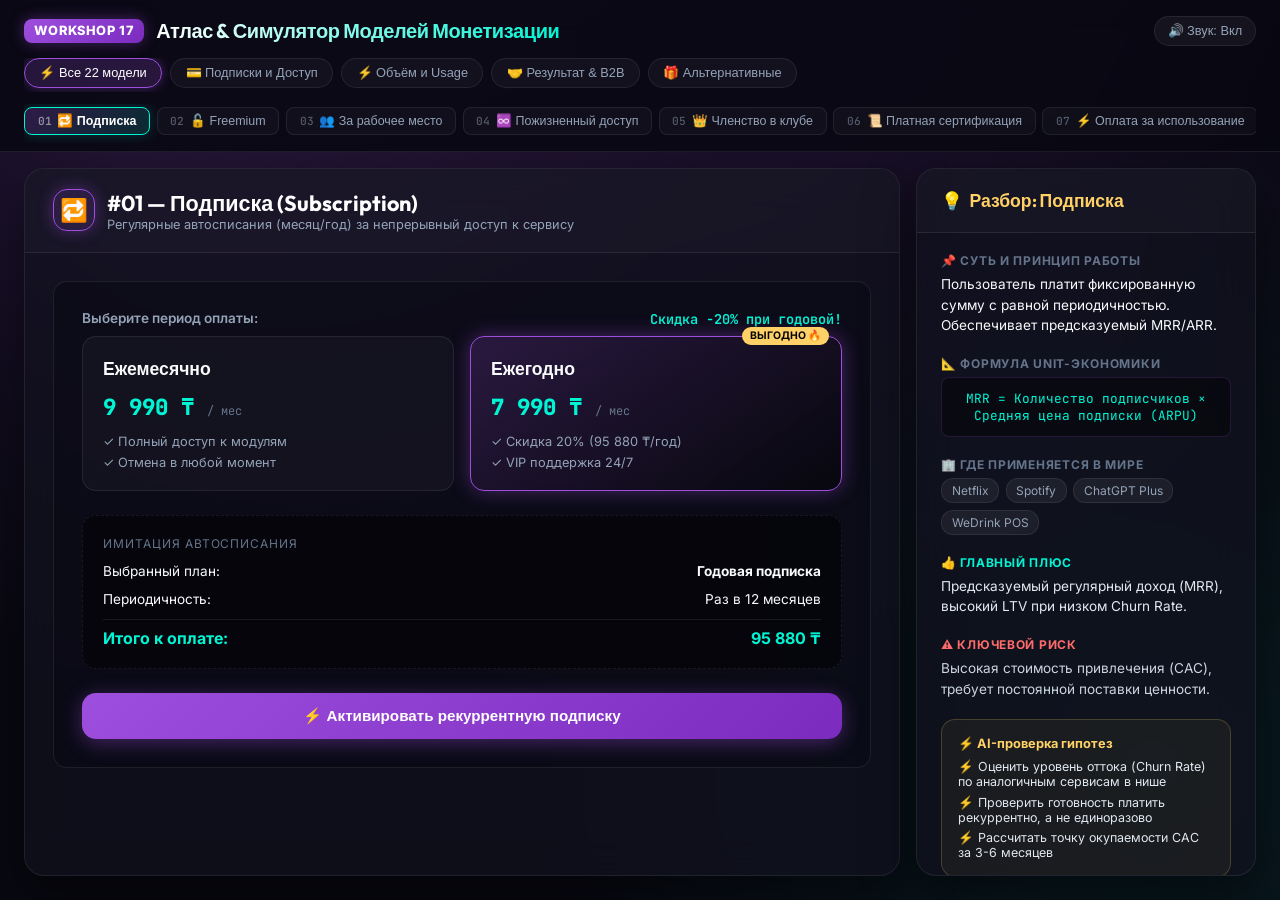
==== commit 3d02cdcd: "feat: implement 22 monetization model matrix with 75/25 split layout" ====
--- a/index.html
+++ b/index.html
@@ -3,517 +3,77 @@
 <head>
   <meta charset="UTF-8">
   <meta name="viewport" content="width=device-width, initial-scale=1.0">
-  <title>Хогвартс: Шляпа-распределитель — Твой магический путь</title>
-  <link rel="icon" type="image/svg+xml" href="data:image/svg+xml,<svg xmlns='http://www.w3.org/2000/svg' viewBox='0 0 100 100'><path d='M50 15 C42 20 48 30 40 40 C35 50 25 50 22 60 C20 70 30 75 35 80 C38 82 62 82 65 80 C70 75 80 70 78 60 C75 50 65 50 60 40 C52 30 58 20 50 15 Z' fill='%238b5a2b' stroke='%235c3a21' stroke-width='4' stroke-linejoin='round'/><path d='M10 80 C30 75 70 75 90 80 C80 88 20 88 10 80 Z' fill='%235c3a21' stroke='%233d2516' stroke-width='3'/><path d='M42 66 C45 69 55 69 58 66' fill='none' stroke='%233d2516' stroke-width='4' stroke-linecap='round'/><circle cx='43' cy='56' r='3' fill='%233d2516'/><circle cx='57' cy='56' r='3' fill='%233d2516'/></svg>">
+  <title>Матрица Моделей Монетизации — 22 Интерактивных Прототипа</title>
+  
+  <!-- Vector Favicon -->
+  <link rel="icon" type="image/svg+xml" href="data:image/svg+xml,<svg xmlns='http://www.w3.org/2000/svg' viewBox='0 0 100 100'><text y='.9em' font-size='90'>⚡</text></svg>">
   
   <!-- Google Fonts -->
   <link rel="preconnect" href="https://fonts.googleapis.com">
   <link rel="preconnect" href="https://fonts.gstatic.com" crossorigin>
-  <link href="https://fonts.googleapis.com/css2?family=Cinzel:wght@400;600;700;900&family=Montserrat:wght@300;400;500;600;700&display=swap" rel="stylesheet">
+  <link href="https://fonts.googleapis.com/css2?family=Inter:wght@400;500;600;700&family=JetBrains+Mono:wght@500;700&family=Outfit:wght@600;700;800&display=swap" rel="stylesheet">
   
   <link rel="stylesheet" href="styles.css">
 </head>
-<body class="theme-default">
-  
-  <!-- Ambient background elements -->
-  <div class="stars-bg"></div>
+<body>
+
+  <!-- Ambient Glow Background -->
   <div class="ambient-glow"></div>
-  
+
+  <!-- Header & Navigation -->
   <header class="app-header">
-    <div class="logo">
-      <span class="crest-icon">⚡</span>
-      <span class="brand-text">Hogwarts Sorting</span>
+    <div class="header-top">
+      <div class="logo-container">
+        <span class="logo-badge">WORKSHOP 17</span>
+        <h1 class="app-title">Атлас & Симулятор Моделей Монетизации</h1>
+      </div>
+      
+      <div class="header-actions">
+        <button id="sound-toggle" class="sound-toggle-btn" onclick="toggleSound()">
+          🔊 Звук: Вкл
+        </button>
+      </div>
     </div>
-    <button id="sound-toggle" class="sound-btn" aria-label="Включить звук">
-      <svg class="icon-sound-off" viewBox="0 0 24 24" width="20" height="20">
-        <path fill="currentColor" d="M16.5 12c0-1.77-1.02-3.29-2.5-4.03v8.05c1.48-.73 2.5-2.25 2.5-4.02zM14 3.23v2.06c2.89.86 5 3.54 5 6.71s-2.11 5.85-5 6.71v2.06c4.01-.91 7-4.49 7-8.77s-2.99-7.86-7-8.77zm-8 5.77H2v6h4l5 5V4L6 9z"/>
-      </svg>
-      <svg class="icon-sound-on" viewBox="0 0 24 24" width="20" height="20" style="display: none;">
-        <path fill="currentColor" d="M3 9v6h4l5 5V4L7 9H3zm13.5 3c0-1.77-1.02-3.29-2.5-4.03v8.05c1.48-.73 2.5-2.25 2.5-4.02zM14 3.23v2.06c2.89.86 5 3.54 5 6.71s-2.11 5.85-5 6.71v2.06c4.01-.91 7-4.49 7-8.77s-2.99-7.86-7-8.77z"/>
-      </svg>
-    </button>
+
+    <!-- Category Tabs Filter -->
+    <div class="category-bar" id="category-bar">
+      <!-- Populated dynamically via JS -->
+    </div>
+
+    <!-- Model Carousel/Selector Pills -->
+    <div class="models-scroll-bar" id="models-scroll-bar">
+      <!-- Populated dynamically via JS -->
+    </div>
   </header>
 
-  <main id="app-container">
+  <!-- Dual-Panel Main Workspace (75% / 25%) -->
+  <main class="app-workspace">
     
-    <!-- SECTION 1: WELCOME SCREEN -->
-    <section id="welcome-screen" class="view active">
-      <div class="welcome-card glass-panel">
-        <div class="sorting-hat-intro-icon">
-          <!-- Hand-drawn style sorting hat SVG -->
-          <svg viewBox="0 0 100 100" class="svg-sorting-hat" width="120" height="120">
-            <path d="M50,10 C45,15 48,22 44,28 C40,34 32,32 30,38 C28,44 38,48 40,54 C42,60 30,68 32,74 C34,80 66,80 68,74 C70,68 58,60 60,54 C62,48 72,44 70,38 C68,32 60,34 56,28 C52,22 55,15 50,10 Z" fill="none" stroke="currentColor" stroke-width="2" stroke-linejoin="round"/>
-            <path d="M20,80 C30,75 70,75 80,80 C70,85 30,85 20,80 Z" fill="none" stroke="currentColor" stroke-width="2"/>
-            <path d="M42,62 C45,65 55,65 58,62" fill="none" stroke="currentColor" stroke-width="2" stroke-linecap="round"/>
-            <circle cx="43" cy="53" r="2" fill="currentColor"/>
-            <circle cx="57" cy="53" r="2" fill="currentColor"/>
-            <path d="M40,50 C43,48 47,51 47,51" fill="none" stroke="currentColor" stroke-width="1.5"/>
-            <path d="M60,50 C57,48 53,51 53,51" fill="none" stroke="currentColor" stroke-width="1.5"/>
-          </svg>
-        </div>
-        <h1 class="font-magic headline-glow">Распределяющая Шляпа</h1>
-        <p class="subtitle">Открой свой истинный факультет Хогвартса и начни персональное обучение магии.</p>
-        
-        <form id="start-form" class="start-form-container">
-          <div class="input-group">
-            <label for="user-name">Как тебя зовут, юный маг?</label>
-            <input type="text" id="user-name" placeholder="Введите имя..." required autocomplete="name" minlength="2" maxlength="30">
-            <span class="input-glow"></span>
-          </div>
-          <button type="submit" class="magic-btn">
-            <span class="btn-text">Начать распределение</span>
-            <span class="btn-spark"></span>
-          </button>
-        </form>
+    <!-- LEFT PANEL: 75% VISUAL STAGE & LIVE SIMULATOR -->
+    <section class="main-stage">
+      <div class="stage-header" id="stage-header">
+        <!-- Dynamic header via JS -->
+      </div>
+
+      <div class="stage-body" id="stage-body">
+        <!-- Dynamic visual interactive simulator via JS -->
       </div>
     </section>
 
-    <!-- SECTION 2: QUIZ SCREEN -->
-    <section id="quiz-screen" class="view">
-      <div class="quiz-container glass-panel">
-        
-        <!-- Progress section -->
-        <div class="quiz-progress-bar">
-          <div class="progress-track">
-            <div id="progress-fill" class="progress-fill">
-              <span class="progress-wand-spark">✨</span>
-            </div>
-          </div>
-          <div class="progress-stats">
-            <span id="quiz-steps-display">Вопрос 1 из 5</span>
-          </div>
-        </div>
+    <!-- RIGHT PANEL: 25% SIDEBAR BUSINESS BREAKDOWN -->
+    <aside class="sidebar-panel">
+      <div class="sidebar-header">
+        <h3 class="sidebar-title" id="sidebar-title">
+          <span>💡</span> Бизнес-разбор
+        </h3>
+      </div>
 
-        <div class="quiz-content">
-          <h2 id="question-text" class="font-magic">Вы подходите к развилке в Запретном лесу. Какая тропа манит вас сильнее всего?</h2>
-          
-          <div id="options-container" class="options-grid">
-            <!-- Options dynamically generated by JS -->
-          </div>
-        </div>
+      <div class="sidebar-body" id="sidebar-body">
+        <!-- Dynamic breakdown & formula & AI validation via JS -->
+      </div>
+    </aside>
 
-        <div class="quiz-footer">
-          <button id="prev-btn" class="nav-btn prev" style="visibility: hidden;">
-            <svg viewBox="0 0 24 24" width="24" height="24">
-              <path fill="currentColor" d="M15.41 7.41L14 6l-6 6 6 6 1.41-1.41L10.83 12z"/>
-            </svg>
-            <span>Назад</span>
-          </button>
-          <button id="next-btn" class="nav-btn next" disabled>
-            <span>Далее</span>
-            <svg viewBox="0 0 24 24" width="24" height="24">
-              <path fill="currentColor" d="M10 6L8.59 7.41 13.17 12l-4.58 4.59L10 18l6-6z"/>
-            </svg>
-          </button>
-        </div>
-      </div>
-    </section>
-
-    <!-- SECTION 3: SORTING HAT LOADING SCREEN -->
-    <section id="sorting-screen" class="view">
-      <div class="sorting-ceremony-card glass-panel">
-        <div class="sorting-hat-animation-container">
-          <svg viewBox="0 0 100 100" class="svg-sorting-hat speaking" width="160" height="160">
-            <path d="M50,10 C45,15 48,22 44,28 C40,34 32,32 30,38 C28,44 38,48 40,54 C42,60 30,68 32,74 C34,80 66,80 68,74 C70,68 58,60 60,54 C62,48 72,44 70,38 C68,32 60,34 56,28 C52,22 55,15 50,10 Z" fill="none" stroke="currentColor" stroke-width="2" stroke-linejoin="round"/>
-            <path d="M20,80 C30,75 70,75 80,80 C70,85 30,85 20,80 Z" fill="none" stroke="currentColor" stroke-width="2"/>
-            <path id="hat-mouth" d="M42,64 C45,64 55,64 58,64" fill="none" stroke="currentColor" stroke-width="2.5" stroke-linecap="round"/>
-            <circle cx="43" cy="53" r="2" fill="currentColor"/>
-            <circle cx="57" cy="53" r="2" fill="currentColor"/>
-            <path d="M40,50 C43,47 47,51 47,51" fill="none" stroke="currentColor" stroke-width="1.5"/>
-            <path d="M60,50 C57,47 53,51 53,51" fill="none" stroke="currentColor" stroke-width="1.5"/>
-          </svg>
-          <div class="magic-circles">
-            <div class="circle c1"></div>
-            <div class="circle c2"></div>
-          </div>
-        </div>
-        <div class="sorting-hat-quotes">
-          <p id="hat-quote" class="font-magic">Хмм...</p>
-        </div>
-        <div class="sorting-status">Анализируем ваши качества...</div>
-      </div>
-    </section>
-
-    <!-- SECTION 4: RESULT SCREEN -->
-    <section id="result-screen" class="view">
-      <div class="result-layout">
-        
-        <!-- Left Side: Custom 3D Card and congratulations -->
-        <div class="result-left">
-          <button id="result-back-btn" class="back-link" style="align-self: flex-start; margin-bottom: 0.5rem;">
-            <svg viewBox="0 0 24 24" width="16" height="16" fill="currentColor">
-              <path d="M20 11H7.83l5.59-5.59L12 4l-8 8 8 8 1.41-1.41L7.83 13H20v-2z"/>
-            </svg>
-            Изменить ответы опросника
-          </button>
-          <div class="house-congrats">
-            <span class="celebration-tag">Распределение Завершено!</span>
-            <h2 class="font-magic house-title" id="sorted-house-name">Гриффиндор</h2>
-            <p class="house-desc" id="sorted-house-desc">Факультет храбрых сердцем, готовых пойти на риск ради защиты справедливости и друзей.</p>
-          </div>
-
-          <!-- Wizard Card 3D Component -->
-          <div class="card-container-3d">
-            <div class="card-3d" id="wizard-card">
-              <div class="card-front">
-                <div class="card-border"></div>
-                <div class="card-header-wizard">
-                  <span class="card-hogwarts">Hogwarts Member</span>
-                  <span class="card-house-crest" id="card-crest">🦁</span>
-                </div>
-                <div class="card-photo-container" id="card-photo-trigger">
-                  <div class="card-avatar" id="card-avatar-placeholder">
-                    <!-- Default avatar outline -->
-                    <svg viewBox="0 0 24 24" width="60" height="60" fill="currentColor">
-                      <path d="M12 2C6.48 2 2 6.48 2 12s4.48 10 10 10 10-4.48 10-10S17.52 2 12 2zm0 3c1.66 0 3 1.34 3 3s-1.34 3-3 3-3-1.34-3-3 1.34-3 3-3zm0 14.2c-2.5 0-4.71-1.28-6-3.22.03-1.99 4-3.08 6-3.08 1.99 0 5.97 1.09 6 3.08-1.29 1.94-3.5 3.22-6 3.22z"/>
-                    </svg>
-                  </div>
-                  <img id="card-photo-img" src="" style="display: none; width: 100%; height: 100%; object-fit: cover;">
-                  <div class="upload-overlay">
-                    <span class="upload-icon">📷</span>
-                    <span class="upload-text">Добавить фото</span>
-                  </div>
-                  <div class="card-photo-glare"></div>
-                </div>
-                <input type="file" id="photo-file-input" accept="image/*" style="display: none;">
-                <div class="card-info">
-                  <div class="card-field">
-                    <label>Студент</label>
-                    <div class="card-value" id="card-user-name">Гарри Поттер</div>
-                  </div>
-                  <div class="card-field">
-                    <label>Факультет</label>
-                    <div class="card-value" id="card-house-val">Гриффиндор</div>
-                  </div>
-                  <div class="card-row">
-                    <div class="card-field">
-                      <label>Статус</label>
-                      <div class="card-value">Первокурсник</div>
-                    </div>
-                    <div class="card-field">
-                      <label>Палочка</label>
-                      <div class="card-value" id="card-wand-val">Перо Феникса</div>
-                    </div>
-                  </div>
-                </div>
-                <div class="card-watermark" id="card-watermark-text">GRYFFINDOR</div>
-              </div>
-              <div class="card-back">
-                <div class="card-back-pattern">
-                  <div class="hogwarts-seal">🛡️</div>
-                  <p class="motto">Draco Dormiens Nunquam Titillandus</p>
-                </div>
-              </div>
-            </div>
-          </div>
-          <p class="card-hint">Пошевели мышкой или наклони телефон, чтобы увидеть объем</p>
-        </div>
-
-        <!-- Right Side: Personalized Skills & Call to Action -->
-        <div class="result-right">
-          <div class="skills-assessment glass-panel">
-            <h3 class="font-magic section-subtitle">Магический Профиль</h3>
-            
-            <div class="stats-bars">
-              <div class="stat-item">
-                <div class="stat-info">
-                  <span>Заклинания & Защита</span>
-                  <span id="stat-defense-val">90%</span>
-                </div>
-                <div class="stat-bar"><div class="stat-fill" id="stat-defense-fill"></div></div>
-              </div>
-              <div class="stat-item">
-                <div class="stat-info">
-                  <span>Зельеварение</span>
-                  <span id="stat-potions-val">65%</span>
-                </div>
-                <div class="stat-bar"><div class="stat-fill" id="stat-potions-fill"></div></div>
-              </div>
-              <div class="stat-item">
-                <div class="stat-info">
-                  <span>Магические Существа</span>
-                  <span id="stat-creatures-val">40%</span>
-                </div>
-                <div class="stat-bar"><div class="stat-fill" id="stat-creatures-fill"></div></div>
-              </div>
-            </div>
-
-            <div class="patronus-info">
-              <span class="patronus-title">Ваш потенциальный Патронус:</span>
-              <span class="patronus-name" id="patronus-val">Серебряный Олень</span>
-            </div>
-          </div>
-
-          <!-- Marketing/Motivation Section (Roadmap Paywall) -->
-          <div class="roadmap-paywall-container glass-panel">
-            <h3 class="font-magic section-subtitle">Программа Обучения на 2026/27 год</h3>
-            <p class="paywall-intro">Шляпа составила твою личную карту развития. Твой путь магии заблокирован:</p>
-            
-            <div class="roadmap-preview">
-              <div class="roadmap-step completed">
-                <span class="step-num">1</span>
-                <div class="step-content">
-                  <h4>Распределение факультетов</h4>
-                  <p>Определено: <strong id="roadmap-house-name">Гриффиндор</strong></p>
-                </div>
-                <span class="step-status">✅</span>
-              </div>
-              
-              <div class="roadmap-step locked">
-                <span class="step-num">2</span>
-                <div class="step-content">
-                  <h4>Курс основ заклинаний и левитации</h4>
-                  <p class="blurred-text">Изучение формул Вингардиум Левиоса и Алохомора</p>
-                </div>
-                <span class="step-status">🔒</span>
-              </div>
-
-              <div class="roadmap-step locked">
-                <span class="step-num">3</span>
-                <div class="step-content">
-                  <h4>Практическая защита от Темных Искусств</h4>
-                  <p class="blurred-text">Призыв Патронуса и борьба с боггартами</p>
-                </div>
-                <span class="step-status">🔒</span>
-              </div>
-            </div>
-
-            <!-- Tiers Pricing -->
-            <div class="subscription-selector">
-              <h4>Выберите способ доступа для активации профиля:</h4>
-              <div class="tiers-grid">
-                
-                <!-- Tier 1: Weekly -->
-                <div class="tier-card" data-tier="weekly" data-price="990 ₸">
-                  <div class="tier-badge">Пробный</div>
-                  <div class="tier-name">Неделя</div>
-                  <div class="tier-price">990 ₸</div>
-                  <div class="tier-period">каждую неделю</div>
-                  <ul class="tier-features">
-                    <li>Цифровой кабинет</li>
-                    <li>Доступ к курсу 1-й недели</li>
-                  </ul>
-                </div>
-
-                <!-- Tier 2: Monthly (Popular) -->
-                <div class="tier-card active" data-tier="monthly" data-price="2 990 ₸">
-                  <div class="tier-badge popular">Популярно</div>
-                  <div class="tier-name">1 Месяц</div>
-                  <div class="tier-price">2 990 ₸</div>
-                  <div class="tier-period">каждый месяц</div>
-                  <ul class="tier-features">
-                    <li>Весь учебный план</li>
-                    <li>Digital Студенческий Билет</li>
-                    <li>Личный Куратор</li>
-                  </ul>
-                </div>
-
-                <!-- Tier 3: Lifetime (One-time) -->
-                <div class="tier-card" data-tier="lifetime" data-price="9 990 ₸">
-                  <div class="tier-badge value">Выгодно</div>
-                  <div class="tier-name">Навсегда</div>
-                  <div class="tier-price">9 990 ₸</div>
-                  <div class="tier-period">разовый платеж</div>
-                  <ul class="tier-features">
-                    <li>Пожизненный доступ</li>
-                    <li><strong>Физический ID-Билет</strong></li>
-                    <li>Письмо из Хогвартса почтой</li>
-                  </ul>
-                </div>
-
-              </div>
-            </div>
-
-            <button id="activate-profile-btn" class="magic-btn action">
-              <span class="btn-text">Активировать профиль за 2 990 ₸</span>
-              <span class="btn-spark"></span>
-            </button>
-          </div>
-
-        </div>
-
-      </div>
-    </section>
-
-    <!-- SECTION 5: PAYMENT SCREEN (CHECKOUT) -->
-    <section id="payment-screen" class="view">
-      <div class="payment-container glass-panel">
-        <button id="payment-back-btn" class="back-link">
-          <svg viewBox="0 0 24 24" width="18" height="18" fill="currentColor">
-            <path d="M20 11H7.83l5.59-5.59L12 4l-8 8 8 8 1.41-1.41L7.83 13H20v-2z"/>
-          </svg>
-          Вернуться к результатам
-        </button>
-
-        <div class="payment-layout">
-          <!-- Summary -->
-          <div class="payment-summary">
-            <h3 class="font-magic">Оформление подписки</h3>
-            <div class="summary-details">
-              <div class="summary-row">
-                <span>Тариф:</span>
-                <strong id="summary-tier-name">1 Месяц (Подписка)</strong>
-              </div>
-              <div class="summary-row">
-                <span>Магический факультет:</span>
-                <span id="summary-house-name">Гриффиндор</span>
-              </div>
-              <hr class="summary-divider">
-              <div class="summary-row total">
-                <span>К оплате:</span>
-                <span id="summary-price-val">2 990 ₸</span>
-              </div>
-            </div>
-            <div class="checkout-guarantee">
-              <svg viewBox="0 0 24 24" width="18" height="18" fill="currentColor">
-                <path d="M12 2C6.48 2 2 6.48 2 12s4.48 10 10 10 10-4.48 10-10S17.52 2 12 2zm1 15h-2v-6h2v6zm0-8h-2V7h2v2z"/>
-              </svg>
-              <span>Безопасная оплата. Вы можете отменить подписку в любой момент в личном кабинете.</span>
-            </div>
-          </div>
-
-          <!-- Checkout Form -->
-          <form id="checkout-form" class="checkout-form">
-            <h4 class="form-title">Способ оплаты: Банковская карта</h4>
-            
-            <div class="input-row">
-              <div class="input-group">
-                <label for="card-holder">Имя владельца карты</label>
-                <input type="text" id="card-holder" placeholder="IVAN IVANOV" required autocomplete="cc-name" pattern="[a-zA-Z\s]{4,30}">
-                <span class="error-msg">Только латинские буквы</span>
-              </div>
-            </div>
-
-            <div class="input-row">
-              <div class="input-group">
-                <label for="card-number">Номер карты</label>
-                <div class="input-with-icon">
-                  <input type="text" id="card-number" placeholder="4000 1234 5678 9010" required autocomplete="cc-number">
-                  <span id="card-brand-icon" class="card-brand">💳</span>
-                </div>
-                <span class="error-msg">Неверный номер карты</span>
-              </div>
-            </div>
-
-            <div class="input-row split">
-              <div class="input-group">
-                <label for="card-expiry">Срок действия</label>
-                <input type="text" id="card-expiry" placeholder="ММ/ГГ" required autocomplete="cc-exp" maxlength="5">
-                <span class="error-msg">Срок истек</span>
-              </div>
-              <div class="input-group">
-                <label for="card-cvc">CVC/CVV</label>
-                <input type="password" id="card-cvc" placeholder="***" required autocomplete="cc-csc" maxlength="3" pattern="\d{3}">
-                <span class="error-msg">3 цифры сзади</span>
-              </div>
-            </div>
-
-            <button type="submit" class="magic-btn pay-submit" id="pay-submit-btn">
-              <span class="btn-text">Оплатить подписку</span>
-              <span class="btn-spinner" style="display: none;"></span>
-            </button>
-          </form>
-        </div>
-      </div>
-    </section>
-
-    <!-- SECTION 6: SUCCESS SCREEN (HOGWARTS ENVELOPE) -->
-    <section id="success-screen" class="view">
-      <div class="success-envelope-container">
-        
-        <!-- Interactive Letter Envelope -->
-        <div class="letter-envelope" id="letter-envelope">
-          <div class="envelope-flap"></div>
-          <div class="envelope-pocket"></div>
-          <div class="envelope-wax-seal" id="wax-seal">
-            <span class="seal-letter">H</span>
-          </div>
-          
-          <div class="envelope-letter" id="envelope-letter">
-            <div class="letter-content">
-              <div class="letter-header">
-                <div class="hogwarts-crest-letter">🏰</div>
-                <h2>Школа Чародейства и Волшебства Хогвартс</h2>
-                <p class="letter-motto">Draco Dormiens Nunquam Titillandus</p>
-              </div>
-              
-              <div class="letter-body">
-                <p>Директор: Минерва Макгонагалл</p>
-                <br>
-                <p>Уважаемый(ая) <strong id="letter-recipient-name">Студент</strong>,</p>
-                <p>Мы рады сообщить вам, что вы зачислены в Школу Чародейства и Волшебства Хогвартс. Распределяющая шляпа определила вас на факультет <strong id="letter-house-name">Гриффиндор</strong>.</p>
-                <p>Ваша подписка успешно активирована. Полный цифровой кабинет и учебные материалы первого семестра теперь разблокированы.</p>
-                <p>Пожалуйста, ознакомьтесь с приложенным списком необходимых книг и оборудования.</p>
-                <br>
-                <p>Искренне ваша,</p>
-                <p class="signature">Минерва Макгонагалл</p>
-                <p class="title-signature">Заместитель директора</p>
-              </div>
-            </div>
-          </div>
-        </div>
-
-        <div class="success-actions" id="success-actions" style="opacity: 0; pointer-events: none;">
-          <h2 class="font-magic">Добро пожаловать в Хогвартс!</h2>
-          <p>Нажмите на письмо выше, чтобы открыть и прочитать его.</p>
-          <button id="go-to-cabinet-btn" class="magic-btn">
-            <span class="btn-text">Войти в личный кабинет</span>
-            <span class="btn-spark"></span>
-          </button>
-        </div>
-
-      </div>
-    </section>
-
-    <!-- SECTION 3.5: PHOTO CAPTURE SCREEN -->
-    <section id="photo-capture-screen" class="view">
-      <div class="photo-capture-container glass-panel">
-        <h2 class="font-magic headline-glow">Магический Снимок</h2>
-        <p class="subtitle">Шляпа почти определилась! Но чтобы завершить зачисление в свитки Хогвартса, необходимо ваше изображение для Студенческого Билета.</p>
-        
-        <div class="photo-capture-box">
-          <div id="inline-photo-preview" class="inline-preview-frame">
-            <div class="preview-placeholder" id="inline-placeholder">
-              <span class="preview-placeholder-icon">🧙‍♂️</span>
-              <p>Снимок не добавлен</p>
-            </div>
-            <video id="video-inline" autoplay playsinline style="display: none;"></video>
-            <canvas id="canvas-inline" style="display: none;"></canvas>
-            <img id="img-inline" src="" style="display: none;" alt="Снимок студента">
-            <div class="camera-lens-glare"></div>
-          </div>
-        </div>
-
-        <div class="photo-capture-controls">
-          <button id="inline-upload-btn" class="nav-btn">
-            <span>📁 Файл с устройства</span>
-          </button>
-          <button id="inline-camera-btn" class="nav-btn next">
-            <span>📷 Включить камеру</span>
-          </button>
-          <button id="inline-snap-btn" class="nav-btn next" style="display: none;">
-            <span>⚡ Сделать снимок</span>
-          </button>
-          <button id="inline-cancel-btn" class="nav-btn" style="display: none;">
-            <span>Отмена</span>
-          </button>
-        </div>
-        
-        <input type="file" id="inline-file-input" accept="image/*" style="display: none;">
-
-        <div class="photo-capture-footer">
-          <button id="photo-submit-btn" class="magic-btn action" disabled>
-            <span class="btn-text">Продолжить распределение ⚡</span>
-            <span class="btn-spark"></span>
-          </button>
-        </div>
-      </div>
-    </section>
   </main>
-
-  <footer class="app-footer">
-    <p>&copy; 2026 Hogwarts Online Academics. Все права защищены.</p>
-  </footer>
 
   <script src="app.js"></script>
 </body>
--- a/styles.css
+++ b/styles.css
@@ -1,71 +1,34 @@
 /* ==========================================
-   DESIGN SYSTEM & VARIABLES
+   MONETIZATION MATRIX 22 - STYLESHEET
    ========================================== */
 
 :root {
-  /* Default / Welcome Screen Theme */
-  --bg-color: #080810;
-  --panel-bg: rgba(13, 13, 25, 0.65);
-  --border-color: rgba(255, 255, 255, 0.08);
-  --text-color: #f3f4f6;
-  --text-muted: #9ca3af;
+  --bg-dark: #080811;
+  --panel-bg: rgba(18, 18, 30, 0.7);
+  --panel-border: rgba(255, 255, 255, 0.08);
+  --panel-border-glow: rgba(157, 78, 221, 0.3);
   
-  --primary-color: #9d4edd;
-  --primary-glow: rgba(157, 78, 221, 0.5);
-  --secondary-color: #e0aaff;
-  --accent-color: #c77dff;
+  --primary-accent: #9d4edd;
+  --primary-glow: rgba(157, 78, 221, 0.4);
+  --secondary-accent: #00f5d4;
+  --secondary-glow: rgba(0, 245, 212, 0.3);
+  --gold-accent: #ffd166;
   
-  --font-title: 'Cinzel', Georgia, serif;
-  --font-body: 'Montserrat', sans-serif;
+  --text-main: #f8fafc;
+  --text-muted: #94a3b8;
+  --text-dim: #64748b;
   
-  --card-width: 320px;
-  --card-height: 480px;
-}
-
-/* House Themes Override */
-.theme-gryffindor {
-  --bg-color: #0f0404;
-  --panel-bg: rgba(26, 6, 6, 0.7);
-  --border-color: rgba(255, 215, 0, 0.15);
-  --primary-color: #ae0001;
-  --primary-glow: rgba(174, 0, 1, 0.6);
-  --secondary-color: #ffd700;
-  --accent-color: #ff8c00;
-}
-
-.theme-slytherin {
-  --bg-color: #030a06;
-  --panel-bg: rgba(5, 18, 11, 0.7);
-  --border-color: rgba(170, 170, 170, 0.15);
-  --primary-color: #1a472a;
-  --primary-glow: rgba(26, 71, 42, 0.6);
-  --secondary-color: #aaaaaa;
-  --accent-color: #2a7f49;
-}
-
-.theme-ravenclaw {
-  --bg-color: #020612;
-  --panel-bg: rgba(4, 12, 30, 0.7);
-  --border-color: rgba(197, 179, 88, 0.15);
-  --primary-color: #0e1a40;
-  --primary-glow: rgba(14, 26, 64, 0.7);
-  --secondary-color: #94bbe9;
-  --accent-color: #c5b358;
-}
-
-.theme-hufflepuff {
-  --bg-color: #0c0b05;
-  --panel-bg: rgba(24, 22, 10, 0.75);
-  --border-color: rgba(255, 216, 0, 0.12);
-  --primary-color: #ffd800;
-  --primary-glow: rgba(255, 216, 0, 0.4);
-  --secondary-color: #ecf0f1;
-  --accent-color: #1e1e1e;
-}
-
-/* ==========================================
-   RESET & BASE STYLES
-   ========================================== */
+  --font-heading: 'Outfit', -apple-system, sans-serif;
+  --font-body: 'Inter', -apple-system, sans-serif;
+  --font-mono: 'JetBrains Mono', monospace;
+  
+  --radius-lg: 20px;
+  --radius-md: 14px;
+  --radius-sm: 8px;
+  
+  --transition-fast: 0.2s cubic-bezier(0.4, 0, 0.2, 1);
+  --transition-normal: 0.35s cubic-bezier(0.4, 0, 0.2, 1);
+}
 
 * {
   box-sizing: border-box;
@@ -74,1805 +37,628 @@
 }
 
 body {
+  background-color: var(--bg-dark);
+  color: var(--text-main);
   font-family: var(--font-body);
-  background-color: var(--bg-color);
-  color: var(--text-color);
-  min-height: 100vh;
-  display: flex;
-  flex-direction: column;
-  overflow-x: hidden;
+  height: 100vh;
+  overflow: hidden;
+  display: flex;
+  flex-direction: column;
   position: relative;
-  transition: background-color 1.2s cubic-bezier(0.25, 1, 0.5, 1);
-}
-
-/* Background effects */
-.stars-bg {
-  position: fixed;
-  top: 0;
-  left: 0;
-  width: 100%;
-  height: 100%;
-  z-index: -2;
   background-image: 
-    radial-gradient(white, rgba(255,255,255,.2) 2px, transparent 40px),
-    radial-gradient(white, rgba(255,255,255,.15) 1px, transparent 30px),
-    radial-gradient(white, rgba(255,255,255,.1) 2px, transparent 40px);
-  background-size: 550px 550px, 350px 350px, 250px 250px;
-  background-position: 0 0, 40px 60px, 130px 270px;
-  opacity: 0.15;
-  animation: bgMove 120s linear infinite;
-}
-
-@keyframes bgMove {
-  from { background-position: 0 0, 40px 60px, 130px 270px; }
-  to { background-position: 550px 550px, 390px 410px, 380px 820px; }
-}
-
+    radial-gradient(circle at 10% 15%, rgba(157, 78, 221, 0.12) 0%, transparent 40%),
+    radial-gradient(circle at 90% 85%, rgba(0, 245, 212, 0.08) 0%, transparent 45%);
+}
+
+/* Ambient Background Stars & Glare */
 .ambient-glow {
-  position: fixed;
-  top: 50%;
-  left: 50%;
-  transform: translate(-50%, -50%);
-  width: 60vw;
-  height: 60vw;
-  background: radial-gradient(circle, var(--primary-glow) 0%, transparent 70%);
-  z-index: -1;
-  opacity: 0.6;
-  filter: blur(80px);
-  pointer-events: none;
-  transition: background 1.2s ease-in-out;
-}
-
-/* Typography Utilities */
-.font-magic {
-  font-family: var(--font-title);
-  letter-spacing: 0.05em;
-  font-weight: 700;
-}
-
-/* Header & Footer */
-.app-header {
-  padding: 1.5rem 2rem;
-  display: flex;
-  justify-content: space-between;
-  align-items: center;
-  z-index: 10;
-}
-
-.logo {
-  display: flex;
-  align-items: center;
-  gap: 0.5rem;
-  font-family: var(--font-title);
-  font-size: 1.25rem;
-  font-weight: 700;
-  letter-spacing: 0.1em;
-  color: var(--secondary-color);
-  text-shadow: 0 0 10px var(--primary-glow);
-}
-
-.sound-btn {
-  background: none;
-  border: none;
-  color: var(--text-muted);
-  cursor: pointer;
-  padding: 0.5rem;
-  border-radius: 50%;
-  background: rgba(255,255,255,0.03);
-  border: 1px solid rgba(255,255,255,0.05);
-  display: flex;
-  align-items: center;
-  justify-content: center;
-  transition: all 0.3s ease;
-}
-
-.sound-btn:hover {
-  color: var(--text-color);
-  border-color: var(--secondary-color);
-  box-shadow: 0 0 10px var(--primary-glow);
-}
-
-.app-footer {
-  padding: 1.5rem;
-  text-align: center;
-  font-size: 0.75rem;
-  color: var(--text-muted);
-  border-top: 1px solid rgba(255, 255, 255, 0.03);
-  margin-top: auto;
-}
-
-/* ==========================================
-   VIEW ROUTING & TRANSITIONS
-   ========================================== */
-
-#app-container {
-  flex: 1;
-  display: flex;
-  align-items: center;
-  justify-content: center;
-  padding: 1rem 2rem;
-  position: relative;
-}
-
-.view {
-  display: none;
-  width: 100%;
-  max-width: 1100px;
-  opacity: 0;
-  transform: translateY(20px);
-  transition: opacity 0.5s ease, transform 0.5s ease, display 0.5s allow-discrete;
-}
-
-.view.active {
-  display: block;
-  opacity: 1;
-  transform: translateY(0);
-}
-
-@starting-style {
-  .view.active {
-    opacity: 0;
-    transform: translateY(20px);
-  }
-}
-
-/* Same Document View Transitions (when browser supports) */
-::view-transition-group(root) {
-  animation-duration: 0.5s;
-  animation-timing-function: cubic-bezier(0.4, 0, 0.2, 1);
-}
-
-/* ==========================================
-   COMPONENTS: GLASS PANEL & BUTTONS
-   ========================================== */
-
-.glass-panel {
-  background: var(--panel-bg);
-  backdrop-filter: blur(16px) saturate(120%);
-  -webkit-backdrop-filter: blur(16px) saturate(120%);
-  border: 1px solid var(--border-color);
-  border-radius: 24px;
-  box-shadow: 0 8px 32px 0 rgba(0, 0, 0, 0.37);
-  transition: border-color 0.8s ease, box-shadow 0.8s ease, background 0.8s ease;
-}
-
-.magic-btn {
-  position: relative;
-  background: linear-gradient(135deg, var(--primary-color) 0%, rgba(var(--primary-color), 0.6) 100%);
-  border: 1px solid rgba(255,255,255,0.1);
-  color: white;
-  padding: 1rem 2.5rem;
-  font-family: var(--font-title);
-  font-size: 1.1rem;
-  font-weight: 700;
-  letter-spacing: 0.05em;
-  border-radius: 12px;
-  cursor: pointer;
-  overflow: hidden;
-  box-shadow: 0 4px 15px var(--primary-glow);
-  transition: all 0.3s cubic-bezier(0.25, 0.8, 0.25, 1);
-}
-
-.magic-btn:hover {
-  transform: translateY(-2px);
-  box-shadow: 0 6px 25px var(--primary-glow);
-  border-color: var(--secondary-color);
-}
-
-.magic-btn:active {
-  transform: translateY(1px);
-}
-
-.magic-btn.action {
-  width: 100%;
-  padding: 1.2rem;
-  border-radius: 16px;
-  font-size: 1.15rem;
-}
-
-/* Button Spark animation */
-.btn-spark {
-  position: absolute;
-  top: 0;
-  left: -100%;
-  width: 50%;
-  height: 100%;
-  background: linear-gradient(
-    90deg,
-    transparent,
-    rgba(255, 255, 255, 0.25),
-    transparent
-  );
-  transform: skewX(-25deg);
-  transition: 0.75s;
-}
-
-.magic-btn:hover .btn-spark {
-  left: 150%;
-}
-
-/* ==========================================
-   SECTION 1: WELCOME SCREEN
-   ========================================== */
-
-#welcome-screen {
-  max-width: 600px;
-}
-
-.welcome-card {
-  padding: 3rem 2.5rem;
-  text-align: center;
-  display: flex;
-  flex-direction: column;
-  align-items: center;
-  gap: 2rem;
-}
-
-.sorting-hat-intro-icon {
-  color: var(--secondary-color);
-  filter: drop-shadow(0 0 15px var(--primary-glow));
-  animation: floatHat 4s ease-in-out infinite;
-}
-
-@keyframes floatHat {
-  0%, 100% { transform: translateY(0) rotate(0deg); }
-  50% { transform: translateY(-10px) rotate(2deg); }
-}
-
-.svg-sorting-hat {
-  stroke: var(--secondary-color);
-  fill: transparent;
-  stroke-dasharray: 400;
-  stroke-dashoffset: 0;
-  transition: stroke 0.8s ease;
-}
-
-.headline-glow {
-  font-size: 2.5rem;
-  background: linear-gradient(to right, #ffffff, var(--secondary-color));
-  -webkit-background-clip: text;
-  -webkit-text-fill-color: transparent;
-  text-shadow: 0 0 30px var(--primary-glow);
-}
-
-.subtitle {
-  color: var(--text-muted);
-  font-size: 0.95rem;
-  line-height: 1.6;
-}
-
-.start-form-container {
-  width: 100%;
-  display: flex;
-  flex-direction: column;
-  gap: 1.5rem;
-}
-
-.input-group {
-  display: flex;
-  flex-direction: column;
-  align-items: flex-start;
-  gap: 0.5rem;
-  position: relative;
-  width: 100%;
-}
-
-.input-group label {
-  font-size: 0.85rem;
-  font-weight: 500;
-  color: var(--text-muted);
-  letter-spacing: 0.03em;
-}
-
-.input-group input {
-  width: 100%;
-  padding: 1.1rem;
-  border-radius: 12px;
-  background: rgba(0,0,0,0.3);
-  border: 1px solid rgba(255, 255, 255, 0.08);
-  color: #fff;
-  font-family: var(--font-body);
-  font-size: 1rem;
-  outline: none;
-  transition: all 0.3s ease;
-}
-
-.input-group input:focus {
-  border-color: var(--secondary-color);
-  box-shadow: 0 0 15px var(--primary-glow);
-}
-
-/* ==========================================
-   SECTION 2: QUIZ SCREEN
-   ========================================== */
-
-#quiz-screen {
-  max-width: 800px;
-}
-
-.quiz-container {
-  padding: 2.5rem;
-  display: flex;
-  flex-direction: column;
-  gap: 2rem;
-  min-height: 520px;
-}
-
-/* Progress Bar */
-.quiz-progress-bar {
-  display: flex;
-  flex-direction: column;
-  gap: 0.5rem;
-}
-
-.progress-track {
-  width: 100%;
-  height: 6px;
-  background: rgba(255,255,255,0.05);
-  border-radius: 3px;
-  position: relative;
-}
-
-.progress-fill {
-  height: 100%;
-  width: 20%;
-  background: linear-gradient(90deg, var(--primary-color), var(--secondary-color));
-  border-radius: 3px;
-  position: relative;
-  transition: width 0.6s cubic-bezier(0.25, 1, 0.5, 1);
-  box-shadow: 0 0 10px var(--secondary-color);
-}
-
-.progress-wand-spark {
-  position: absolute;
-  right: -10px;
-  top: -8px;
-  font-size: 1.1rem;
-  animation: pulseSpark 1.5s ease-in-out infinite;
-}
-
-@keyframes pulseSpark {
-  0%, 100% { transform: scale(1); filter: drop-shadow(0 0 2px #fff); }
-  50% { transform: scale(1.3); filter: drop-shadow(0 0 8px var(--secondary-color)); }
-}
-
-.progress-stats {
-  font-size: 0.8rem;
-  color: var(--text-muted);
-  text-align: right;
-}
-
-/* Quiz content */
-.quiz-content h2 {
-  font-size: 1.6rem;
-  line-height: 1.4;
-  margin-bottom: 1.5rem;
-  color: #fff;
-  min-height: 70px;
-}
-
-.options-grid {
-  display: flex;
-  flex-direction: column;
-  gap: 1rem;
-}
-
-/* Quiz Option Card */
-.option-card {
-  position: relative;
-  background: rgba(255, 255, 255, 0.02);
-  border: 1px solid rgba(255, 255, 255, 0.06);
-  border-radius: 14px;
-  padding: 1.25rem 1.5rem;
-  cursor: pointer;
-  display: flex;
-  align-items: center;
-  gap: 1rem;
-  transition: all 0.3s cubic-bezier(0.2, 0.8, 0.2, 1);
-}
-
-.option-card:hover {
-  background: rgba(255, 255, 255, 0.05);
-  border-color: rgba(255, 255, 255, 0.15);
-  transform: translateX(4px);
-}
-
-.option-card.selected {
-  background: rgba(var(--primary-glow), 0.15);
-  border-color: var(--secondary-color);
-  box-shadow: 0 4px 20px var(--primary-glow);
-}
-
-.option-radio {
-  width: 20px;
-  height: 20px;
-  border-radius: 50%;
-  border: 2px solid var(--text-muted);
-  display: flex;
-  align-items: center;
-  justify-content: center;
-  flex-shrink: 0;
-  transition: all 0.2s ease;
-}
-
-.option-card:hover .option-radio {
-  border-color: var(--text-color);
-}
-
-.option-card.selected .option-radio {
-  border-color: var(--secondary-color);
-  background: var(--secondary-color);
-}
-
-.option-card.selected .option-radio::after {
-  content: '';
-  width: 8px;
-  height: 8px;
-  border-radius: 50%;
-  background: var(--bg-color);
-}
-
-.option-text {
-  font-size: 0.95rem;
-  font-weight: 500;
-  line-height: 1.5;
-  color: var(--text-color);
-}
-
-/* Quiz navigation footer */
-.quiz-footer {
-  display: flex;
-  justify-content: space-between;
-  margin-top: auto;
-  border-top: 1px solid rgba(255, 255, 255, 0.04);
-  padding-top: 1.5rem;
-}
-
-.nav-btn {
-  display: flex;
-  align-items: center;
-  gap: 0.5rem;
-  background: rgba(255, 255, 255, 0.03);
-  border: 1px solid rgba(255, 255, 255, 0.05);
-  color: var(--text-color);
-  padding: 0.8rem 1.5rem;
-  border-radius: 10px;
-  cursor: pointer;
-  font-family: var(--font-title);
-  font-weight: 600;
-  transition: all 0.3s ease;
-}
-
-.nav-btn:hover:not(:disabled) {
-  background: rgba(255,255,255,0.08);
-  border-color: rgba(255,255,255,0.15);
-}
-
-.nav-btn:disabled {
-  opacity: 0.3;
-  cursor: not-allowed;
-}
-
-.nav-btn.next {
-  background: var(--primary-color);
-  border-color: transparent;
-  box-shadow: 0 4px 10px var(--primary-glow);
-}
-
-.nav-btn.next:hover:not(:disabled) {
-  box-shadow: 0 6px 15px var(--primary-glow);
-  transform: translateY(-1px);
-}
-
-/* ==========================================
-   SECTION 3: SORTING HAT LOADING
-   ========================================== */
-
-.sorting-ceremony-card {
-  padding: 4rem 3rem;
-  text-align: center;
-  max-width: 500px;
-  margin: 0 auto;
-  display: flex;
-  flex-direction: column;
-  align-items: center;
-  gap: 2rem;
-}
-
-.sorting-hat-animation-container {
-  position: relative;
-  width: 200px;
-  height: 200px;
-  display: flex;
-  align-items: center;
-  justify-content: center;
-}
-
-.svg-sorting-hat.speaking {
-  color: var(--secondary-color);
-  filter: drop-shadow(0 0 20px var(--primary-glow));
-  animation: speakingFloat 3s ease-in-out infinite;
-}
-
-#hat-mouth {
-  transition: d 0.15s ease;
-}
-
-@keyframes speakingFloat {
-  0%, 100% { transform: translateY(0) scale(1); }
-  50% { transform: translateY(-8px) scale(1.03); }
-}
-
-.magic-circles {
-  position: absolute;
-  top: 50%;
-  left: 50%;
-  transform: translate(-50%, -50%);
-  width: 170px;
-  height: 170px;
-  z-index: -1;
-  pointer-events: none;
-}
-
-.magic-circles .circle {
   position: absolute;
   top: 0;
   left: 0;
   width: 100%;
   height: 100%;
-  border-radius: 50%;
-  border: 1px dashed var(--secondary-color);
-  opacity: 0.15;
-}
-
-.magic-circles .circle.c1 {
-  animation: spinCircle 15s linear infinite;
-}
-
-.magic-circles .circle.c2 {
-  border: 1px dotted var(--accent-color);
-  transform: scale(1.2);
-  animation: spinCircleRev 20s linear infinite;
-}
-
-@keyframes spinCircle {
-  from { transform: rotate(0deg); }
-  to { transform: rotate(360deg); }
-}
-
-@keyframes spinCircleRev {
-  from { transform: rotate(360deg); }
-  to { transform: rotate(0deg); }
-}
-
-.sorting-hat-quotes {
-  font-size: 1.15rem;
-  line-height: 1.6;
-  min-height: 80px;
-  color: var(--secondary-color);
-  font-style: italic;
+  pointer-events: none;
+  background: radial-gradient(circle at 50% -20%, rgba(157, 78, 221, 0.2), transparent 70%);
+  z-index: 0;
+}
+
+/* ==========================================
+   HEADER & CATEGORY NAVIGATION
+   ========================================== */
+
+.app-header {
+  position: relative;
+  z-index: 10;
+  padding: 1rem 1.5rem 0.5rem 1.5rem;
+  display: flex;
+  flex-direction: column;
+  gap: 0.75rem;
+  background: rgba(8, 8, 17, 0.85);
+  backdrop-filter: blur(16px);
+  -webkit-backdrop-filter: blur(16px);
+  border-bottom: 1px solid var(--panel-border);
+}
+
+.header-top {
+  display: flex;
+  align-items: center;
+  justify-content: space-between;
+}
+
+.logo-container {
+  display: flex;
+  align-items: center;
+  gap: 0.75rem;
+}
+
+.logo-badge {
+  background: linear-gradient(135deg, var(--primary-accent), #7b2cbf);
+  color: #fff;
+  padding: 0.3rem 0.6rem;
+  border-radius: var(--radius-sm);
+  font-weight: 800;
+  font-size: 0.8rem;
+  letter-spacing: 0.05em;
+  box-shadow: 0 0 15px var(--primary-glow);
+}
+
+.app-title {
+  font-family: var(--font-heading);
+  font-size: 1.25rem;
+  font-weight: 700;
+  letter-spacing: -0.02em;
+  background: linear-gradient(to right, #ffffff, var(--secondary-accent));
+  -webkit-background-clip: text;
+  -webkit-text-fill-color: transparent;
+}
+
+.header-actions {
+  display: flex;
+  align-items: center;
+  gap: 1rem;
+}
+
+.sound-toggle-btn {
+  background: rgba(255, 255, 255, 0.05);
+  border: 1px solid var(--panel-border);
+  color: var(--text-muted);
+  padding: 0.4rem 0.8rem;
+  border-radius: 20px;
+  font-size: 0.8rem;
+  cursor: pointer;
+  display: flex;
+  align-items: center;
+  gap: 0.4rem;
+  transition: var(--transition-fast);
+}
+
+.sound-toggle-btn:hover {
+  background: rgba(255, 255, 255, 0.1);
+  color: #fff;
+}
+
+.category-bar {
+  display: flex;
+  align-items: center;
+  gap: 0.5rem;
+  overflow-x: auto;
+  padding-bottom: 0.25rem;
+  scrollbar-width: none;
+}
+
+.category-bar::-webkit-scrollbar {
+  display: none;
+}
+
+.category-tab {
+  background: rgba(255, 255, 255, 0.04);
+  border: 1px solid var(--panel-border);
+  color: var(--text-muted);
+  padding: 0.4rem 0.9rem;
+  border-radius: 30px;
+  font-size: 0.8rem;
+  font-weight: 500;
+  cursor: pointer;
+  white-space: nowrap;
+  transition: var(--transition-fast);
+}
+
+.category-tab:hover {
+  background: rgba(255, 255, 255, 0.08);
+  color: #fff;
+}
+
+.category-tab.active {
+  background: rgba(157, 78, 221, 0.2);
+  border-color: var(--primary-accent);
+  color: #fff;
+  box-shadow: 0 0 12px var(--primary-glow);
+}
+
+/* Models Carousel Bar */
+.models-scroll-bar {
+  display: flex;
+  align-items: center;
+  gap: 0.4rem;
+  overflow-x: auto;
+  padding: 0.2rem 0 0.5rem 0;
+  scrollbar-width: thin;
+}
+
+.model-pill {
+  background: rgba(255, 255, 255, 0.03);
+  border: 1px solid var(--panel-border);
+  color: var(--text-muted);
+  padding: 0.35rem 0.8rem;
+  border-radius: var(--radius-sm);
+  font-size: 0.78rem;
+  font-weight: 500;
+  cursor: pointer;
+  white-space: nowrap;
+  display: flex;
+  align-items: center;
+  gap: 0.35rem;
+  transition: var(--transition-fast);
+}
+
+.model-pill:hover {
+  border-color: rgba(255, 255, 255, 0.2);
+  color: #fff;
+}
+
+.model-pill.active {
+  background: linear-gradient(135deg, rgba(157, 78, 221, 0.25), rgba(0, 245, 212, 0.15));
+  border-color: var(--secondary-accent);
+  color: #fff;
+  font-weight: 600;
+  box-shadow: 0 0 15px rgba(0, 245, 212, 0.2);
+}
+
+.model-number {
+  opacity: 0.5;
+  font-size: 0.7rem;
+  font-family: var(--font-mono);
+}
+
+/* ==========================================
+   MAIN DUAL-PANEL LAYOUT (75% / 25%)
+   ========================================== */
+
+.app-workspace {
+  position: relative;
+  z-index: 5;
+  flex: 1;
+  display: grid;
+  grid-template-columns: 1fr 340px;
+  gap: 1rem;
+  padding: 1rem 1.5rem 1.5rem 1.5rem;
+  height: calc(100vh - 125px);
+  overflow: hidden;
+}
+
+@media (min-width: 1400px) {
+  .app-workspace {
+    grid-template-columns: 1fr 380px;
+  }
+}
+
+/* ==========================================
+   LEFT PANEL: 75% VISUAL STAGE & SIMULATOR
+   ========================================== */
+
+.main-stage {
+  background: var(--panel-bg);
+  backdrop-filter: blur(20px);
+  -webkit-backdrop-filter: blur(20px);
+  border: 1px solid var(--panel-border);
+  border-radius: var(--radius-lg);
+  display: flex;
+  flex-direction: column;
+  overflow: hidden;
+  position: relative;
+  box-shadow: 0 20px 50px rgba(0, 0, 0, 0.5);
+  transition: border-color var(--transition-normal);
+}
+
+.stage-header {
+  padding: 1.25rem 1.75rem;
+  border-bottom: 1px solid var(--panel-border);
+  display: flex;
+  align-items: center;
+  justify-content: space-between;
+  background: rgba(255, 255, 255, 0.02);
+}
+
+.model-title-wrap {
+  display: flex;
+  align-items: center;
+  gap: 0.75rem;
+}
+
+.model-icon-box {
+  width: 42px;
+  height: 42px;
+  border-radius: var(--radius-md);
+  background: rgba(157, 78, 221, 0.15);
+  border: 1px solid var(--primary-accent);
   display: flex;
   align-items: center;
   justify-content: center;
-  max-width: 320px;
-}
-
-.sorting-status {
+  font-size: 1.4rem;
+  box-shadow: 0 0 15px var(--primary-glow);
+}
+
+.model-title {
+  font-family: var(--font-heading);
+  font-size: 1.35rem;
+  font-weight: 700;
+  color: #fff;
+}
+
+.model-subtitle {
   font-size: 0.8rem;
   color: var(--text-muted);
-  letter-spacing: 0.05em;
-  text-transform: uppercase;
-}
-
-/* ==========================================
-   SECTION 4: RESULT SCREEN
-   ========================================== */
-
-.result-layout {
-  display: grid;
-  grid-template-columns: 1.1fr 1.2fr;
-  gap: 2.5rem;
-  width: 100%;
-}
-
-.result-left {
-  display: flex;
-  flex-direction: column;
-  align-items: center;
-  gap: 2rem;
-}
-
-.house-congrats {
-  text-align: center;
-}
-
-.celebration-tag {
-  font-size: 0.75rem;
-  font-weight: 600;
-  letter-spacing: 0.1em;
-  text-transform: uppercase;
-  color: var(--secondary-color);
-  background: rgba(255, 255, 255, 0.04);
-  border: 1px solid rgba(255, 255, 255, 0.06);
-  padding: 0.4rem 1rem;
-  border-radius: 20px;
-  display: inline-block;
-  margin-bottom: 0.8rem;
-}
-
-.house-title {
-  font-size: 2.5rem;
-  font-weight: 900;
-  text-shadow: 0 0 20px var(--primary-glow);
-  margin-bottom: 0.5rem;
-  background: linear-gradient(135deg, #fff 0%, var(--secondary-color) 100%);
-  -webkit-background-clip: text;
-  -webkit-text-fill-color: transparent;
-}
-
-.house-desc {
-  font-size: 0.9rem;
-  line-height: 1.5;
-  color: var(--text-muted);
-  max-width: 360px;
-}
-
-/* 3D Wizard Card */
-.card-container-3d {
-  perspective: 1000px;
-  width: var(--card-width);
-  height: var(--card-height);
-  cursor: pointer;
-}
-
-.card-3d {
-  width: 100%;
-  height: 100%;
-  position: relative;
-  transform-style: preserve-3d;
-  transition: transform 0.8s cubic-bezier(0.175, 0.885, 0.32, 1.275);
-}
-
-.card-container-3d:hover .card-3d {
-  /* Default JS-less hover backup */
-  transform: rotateY(10deg) rotateX(5deg);
-}
-
-.card-front, .card-back {
-  position: absolute;
-  width: 100%;
-  height: 100%;
-  backface-visibility: hidden;
-  border-radius: 20px;
-  padding: 1.5rem;
-  display: flex;
-  flex-direction: column;
-  justify-content: space-between;
-  overflow: hidden;
-}
-
-.card-front {
-  background: linear-gradient(145deg, #11111e 0%, #07070b 100%);
-  border: 2px solid var(--secondary-color);
-  box-shadow: 0 15px 35px var(--primary-glow);
-}
-
-.card-border {
-  position: absolute;
-  top: 5px;
-  left: 5px;
-  right: 5px;
-  bottom: 5px;
-  border: 1px solid rgba(255, 215, 0, 0.1);
-  pointer-events: none;
-  border-radius: 16px;
-}
-
-.card-header-wizard {
-  display: flex;
-  justify-content: space-between;
-  align-items: center;
-  z-index: 2;
-}
-
-.card-hogwarts {
-  font-family: var(--font-title);
-  font-size: 0.8rem;
-  font-weight: 700;
-  letter-spacing: 0.1em;
-  color: var(--secondary-color);
-}
-
-.card-house-crest {
-  font-size: 1.6rem;
-  filter: drop-shadow(0 0 5px var(--secondary-color));
-}
-
-.card-photo-container {
-  height: 160px;
-  width: 100%;
-  background: rgba(255, 255, 255, 0.02);
-  border: 1px solid rgba(255,255,255,0.06);
-  border-radius: 12px;
-  display: flex;
-  align-items: center;
-  justify-content: center;
+}
+
+.stage-body {
+  flex: 1;
+  padding: 1.75rem;
+  overflow-y: auto;
+  display: flex;
+  flex-direction: column;
+  gap: 1.5rem;
+}
+
+/* Interactive Simulator Box */
+.simulator-card {
+  background: rgba(10, 11, 20, 0.6);
+  border: 1px solid rgba(255, 255, 255, 0.08);
+  border-radius: var(--radius-md);
+  padding: 1.75rem;
+  display: flex;
+  flex-direction: column;
+  gap: 1.5rem;
   position: relative;
   overflow: hidden;
-  margin: 1rem 0;
-  z-index: 2;
+}
+
+/* Dynamic Interactive Controls & Grid */
+.control-group {
+  display: flex;
+  flex-direction: column;
+  gap: 0.5rem;
+}
+
+.control-label {
+  font-size: 0.85rem;
+  font-weight: 600;
+  color: var(--text-muted);
+  display: flex;
+  justify-content: space-between;
+}
+
+.control-value {
+  color: var(--secondary-accent);
+  font-family: var(--font-mono);
+}
+
+/* Custom Range Slider */
+.custom-slider {
+  -webkit-appearance: none;
+  width: 100%;
+  height: 8px;
+  border-radius: 4px;
+  background: rgba(255, 255, 255, 0.1);
+  outline: none;
+  transition: var(--transition-fast);
+}
+
+.custom-slider::-webkit-slider-thumb {
+  -webkit-appearance: none;
+  width: 20px;
+  height: 20px;
+  border-radius: 50%;
+  background: var(--secondary-accent);
+  box-shadow: 0 0 10px var(--secondary-glow);
   cursor: pointer;
-}
-
-.card-avatar {
-  color: var(--secondary-color);
-  opacity: 0.45;
-  transition: opacity 0.3s ease;
-}
-
-#card-photo-img {
-  transition: filter 0.8s ease;
-}
-
-/* Photo magical filters per house */
-.theme-gryffindor #card-photo-img {
-  filter: sepia(0.2) contrast(1.1) brightness(0.9) hue-rotate(-5deg);
-}
-.theme-slytherin #card-photo-img {
-  filter: sepia(0.25) contrast(1.15) brightness(0.85) hue-rotate(80deg) saturate(0.8);
-}
-.theme-ravenclaw #card-photo-img {
-  filter: sepia(0.2) contrast(1.1) brightness(0.9) hue-rotate(180deg) saturate(1.1);
-}
-.theme-hufflepuff #card-photo-img {
-  filter: sepia(0.3) contrast(1.05) brightness(0.95) saturate(1.2);
-}
-
-.upload-overlay {
+  transition: transform var(--transition-fast);
+}
+
+.custom-slider::-webkit-slider-thumb:hover {
+  transform: scale(1.2);
+}
+
+/* Interactive Tier Cards */
+.tiers-interactive-grid {
+  display: grid;
+  grid-template-columns: repeat(auto-fit, minmax(200px, 1fr));
+  gap: 1rem;
+}
+
+.interactive-tier-card {
+  background: rgba(255, 255, 255, 0.03);
+  border: 1px solid var(--panel-border);
+  border-radius: var(--radius-md);
+  padding: 1.25rem;
+  display: flex;
+  flex-direction: column;
+  gap: 0.75rem;
+  cursor: pointer;
+  transition: var(--transition-normal);
+  position: relative;
+}
+
+.interactive-tier-card:hover {
+  border-color: rgba(255, 255, 255, 0.2);
+  transform: translateY(-2px);
+}
+
+.interactive-tier-card.active {
+  background: linear-gradient(145deg, rgba(157, 78, 221, 0.2), rgba(0, 0, 0, 0.4));
+  border-color: var(--primary-accent);
+  box-shadow: 0 0 20px var(--primary-glow);
+}
+
+.tier-badge {
   position: absolute;
-  top: 0;
-  left: 0;
-  width: 100%;
-  height: 100%;
-  background: rgba(0, 0, 0, 0.65);
-  opacity: 0;
-  display: flex;
-  flex-direction: column;
+  top: -10px;
+  right: 12px;
+  background: var(--gold-accent);
+  color: #000;
+  font-size: 0.65rem;
+  font-weight: 700;
+  padding: 0.15rem 0.5rem;
+  border-radius: 10px;
+  text-transform: uppercase;
+}
+
+.tier-name {
+  font-family: var(--font-heading);
+  font-size: 1.1rem;
+  font-weight: 700;
+}
+
+.tier-price {
+  font-size: 1.4rem;
+  font-weight: 800;
+  color: var(--secondary-accent);
+  font-family: var(--font-mono);
+}
+
+.tier-price span {
+  font-size: 0.75rem;
+  color: var(--text-dim);
+  font-weight: 400;
+}
+
+.tier-features {
+  list-style: none;
+  font-size: 0.8rem;
+  color: var(--text-muted);
+  display: flex;
+  flex-direction: column;
+  gap: 0.4rem;
+}
+
+/* Action & Checkout Buttons */
+.sim-action-btn {
+  background: linear-gradient(135deg, var(--primary-accent), #7b2cbf);
+  color: #fff;
+  border: none;
+  padding: 0.85rem 1.5rem;
+  border-radius: var(--radius-md);
+  font-weight: 600;
+  font-size: 0.95rem;
+  cursor: pointer;
+  display: flex;
   align-items: center;
   justify-content: center;
-  gap: 0.35rem;
-  transition: opacity 0.3s ease;
-  z-index: 3;
-}
-
-.card-photo-container:hover .upload-overlay {
-  opacity: 1;
-}
-
-.upload-icon {
-  font-size: 1.5rem;
-}
-
-.upload-text {
-  font-size: 0.7rem;
-  font-weight: 600;
+  gap: 0.5rem;
+  box-shadow: 0 4px 20px var(--primary-glow);
+  transition: var(--transition-fast);
+}
+
+.sim-action-btn:hover {
+  transform: translateY(-2px);
+  box-shadow: 0 6px 25px rgba(157, 78, 221, 0.6);
+}
+
+.sim-action-btn:active {
+  transform: translateY(0);
+}
+
+/* Live Receipt / Transaction Simulator Box */
+.receipt-output-box {
+  background: rgba(0, 0, 0, 0.5);
+  border: 1px dashed var(--panel-border);
+  border-radius: var(--radius-md);
+  padding: 1.25rem;
+  display: flex;
+  flex-direction: column;
+  gap: 0.75rem;
+}
+
+.receipt-title {
+  font-size: 0.75rem;
   text-transform: uppercase;
-  letter-spacing: 0.05em;
-  color: #fff;
-}
-
-.card-photo-glare {
+  letter-spacing: 0.08em;
+  color: var(--text-dim);
+}
+
+.receipt-row {
+  display: flex;
+  justify-content: space-between;
+  font-size: 0.85rem;
+}
+
+.receipt-row.total {
+  border-top: 1px solid var(--panel-border);
+  padding-top: 0.5rem;
+  font-weight: 700;
+  font-size: 1rem;
+  color: var(--secondary-accent);
+}
+
+/* Simulated Notification Toast */
+.sim-toast {
   position: absolute;
-  top: 0;
-  left: 0;
-  width: 100%;
-  height: 100%;
-  background: linear-gradient(135deg, transparent 40%, rgba(255,255,255,0.07) 50%, transparent 60%);
-  transition: all 0.5s ease;
-  pointer-events: none;
-  z-index: 4;
-}
-
-.card-info {
-  display: flex;
-  flex-direction: column;
-  gap: 0.75rem;
-  z-index: 2;
-}
-
-.card-field {
-  display: flex;
-  flex-direction: column;
-  gap: 0.15rem;
-}
-
-.card-field label {
-  font-size: 0.65rem;
+  bottom: 1.5rem;
+  right: 1.5rem;
+  background: rgba(0, 245, 212, 0.15);
+  border: 1px solid var(--secondary-accent);
+  backdrop-filter: blur(10px);
+  padding: 0.75rem 1.25rem;
+  border-radius: var(--radius-md);
+  color: #fff;
+  font-size: 0.85rem;
+  font-weight: 500;
+  display: flex;
+  align-items: center;
+  gap: 0.5rem;
+  box-shadow: 0 0 25px var(--secondary-glow);
+  animation: slideUp 0.3s ease;
+}
+
+@keyframes slideUp {
+  from { opacity: 0; transform: translateY(20px); }
+  to { opacity: 1; transform: translateY(0); }
+}
+
+/* ==========================================
+   RIGHT PANEL: 25% SIDEBAR BUSINESS BREAKDOWN
+   ========================================== */
+
+.sidebar-panel {
+  background: var(--panel-bg);
+  backdrop-filter: blur(20px);
+  -webkit-backdrop-filter: blur(20px);
+  border: 1px solid var(--panel-border);
+  border-radius: var(--radius-lg);
+  display: flex;
+  flex-direction: column;
+  overflow: hidden;
+  box-shadow: 0 20px 50px rgba(0, 0, 0, 0.5);
+}
+
+.sidebar-header {
+  padding: 1.25rem 1.5rem;
+  border-bottom: 1px solid var(--panel-border);
+  background: rgba(255, 255, 255, 0.02);
+}
+
+.sidebar-title {
+  font-family: var(--font-heading);
+  font-size: 1.1rem;
+  font-weight: 700;
+  color: var(--gold-accent);
+  display: flex;
+  align-items: center;
+  gap: 0.4rem;
+}
+
+.sidebar-body {
+  flex: 1;
+  padding: 1.25rem 1.5rem;
+  overflow-y: auto;
+  display: flex;
+  flex-direction: column;
+  gap: 1.25rem;
+}
+
+.info-card-block {
+  display: flex;
+  flex-direction: column;
+  gap: 0.4rem;
+}
+
+.info-block-title {
+  font-size: 0.75rem;
   text-transform: uppercase;
-  color: var(--text-muted);
-  letter-spacing: 0.05em;
-}
-
-.card-value {
-  font-size: 0.95rem;
-  font-weight: 600;
-  color: #fff;
-  letter-spacing: 0.02em;
-}
-
-.card-row {
-  display: grid;
-  grid-template-columns: 1fr 1fr;
-  gap: 0.5rem;
-}
-
-.card-watermark {
-  position: absolute;
-  bottom: -15px;
-  right: -10px;
-  font-size: 2.7rem;
-  font-family: var(--font-title);
-  font-weight: 900;
-  color: rgba(255, 255, 255, 0.02);
-  transform: rotate(-10deg);
-  pointer-events: none;
-}
-
-.card-back {
-  background: linear-gradient(145deg, #09090f 0%, #17172a 100%);
-  border: 2px solid rgba(255, 255, 255, 0.08);
-  transform: rotateY(180deg);
-  justify-content: center;
-  align-items: center;
-}
-
-.card-back-pattern {
+  letter-spacing: 0.06em;
+  color: var(--text-dim);
+  font-weight: 700;
+  display: flex;
+  align-items: center;
+  gap: 0.3rem;
+}
+
+.info-block-text {
+  font-size: 0.85rem;
+  line-height: 1.5;
+  color: var(--text-main);
+}
+
+.formula-box {
+  background: rgba(0, 0, 0, 0.4);
+  border: 1px solid rgba(157, 78, 221, 0.2);
+  border-radius: var(--radius-sm);
+  padding: 0.75rem;
+  font-family: var(--font-mono);
+  font-size: 0.8rem;
+  color: var(--secondary-accent);
   text-align: center;
-  display: flex;
-  flex-direction: column;
-  gap: 1rem;
-}
-
-.hogwarts-seal {
-  font-size: 3rem;
-  opacity: 0.6;
-  filter: drop-shadow(0 0 10px rgba(255,255,255,0.1));
-}
-
-.motto {
-  font-family: var(--font-title);
-  font-size: 0.65rem;
-  color: var(--text-muted);
-  letter-spacing: 0.1em;
-  font-style: italic;
-  max-width: 200px;
-}
-
-.card-hint {
+}
+
+.example-tags-wrap {
+  display: flex;
+  flex-wrap: wrap;
+  gap: 0.4rem;
+}
+
+.example-tag {
+  background: rgba(255, 255, 255, 0.06);
+  border: 1px solid var(--panel-border);
+  padding: 0.25rem 0.6rem;
+  border-radius: 12px;
   font-size: 0.75rem;
   color: var(--text-muted);
-  text-align: center;
-}
-
-/* Skills/Profile stats */
-.skills-assessment {
-  padding: 1.5rem;
-  margin-bottom: 1.5rem;
-}
-
-.section-subtitle {
-  font-size: 1.15rem;
-  color: var(--secondary-color);
-  margin-bottom: 1.2rem;
-  border-bottom: 1px solid rgba(255, 255, 255, 0.05);
-  padding-bottom: 0.5rem;
-}
-
-.stats-bars {
-  display: flex;
-  flex-direction: column;
-  gap: 1rem;
-  margin-bottom: 1.2rem;
-}
-
-.stat-item {
+}
+
+.ai-validation-box {
+  background: rgba(255, 209, 102, 0.05);
+  border: 1px solid rgba(255, 209, 102, 0.2);
+  border-radius: var(--radius-md);
+  padding: 1rem;
+  display: flex;
+  flex-direction: column;
+  gap: 0.5rem;
+}
+
+.ai-validation-title {
+  font-size: 0.8rem;
+  font-weight: 700;
+  color: var(--gold-accent);
+  display: flex;
+  align-items: center;
+  gap: 0.4rem;
+}
+
+.ai-validation-list {
+  list-style: none;
+  font-size: 0.78rem;
+  color: #e2e8f0;
   display: flex;
   flex-direction: column;
   gap: 0.35rem;
 }
 
-.stat-info {
-  display: flex;
-  justify-content: space-between;
-  font-size: 0.85rem;
-  font-weight: 500;
-}
-
-.stat-bar {
-  height: 8px;
-  background: rgba(255,255,255,0.05);
-  border-radius: 4px;
-  overflow: hidden;
-}
-
-.stat-fill {
-  height: 100%;
-  width: 0; /* Animated in JS */
-  background: linear-gradient(90deg, var(--primary-color), var(--secondary-color));
-  border-radius: 4px;
-  transition: width 1.5s cubic-bezier(0.1, 1, 0.1, 1);
-  box-shadow: 0 0 5px var(--secondary-color);
-}
-
-.patronus-info {
-  display: flex;
-  align-items: center;
-  gap: 0.5rem;
-  background: rgba(255, 255, 255, 0.02);
-  border: 1px solid rgba(255,255,255,0.04);
-  padding: 0.75rem 1rem;
-  border-radius: 10px;
-  font-size: 0.85rem;
-}
-
-.patronus-title {
-  color: var(--text-muted);
-}
-
-.patronus-name {
-  color: #fff;
-  font-weight: 600;
-  text-shadow: 0 0 10px var(--secondary-color);
-}
-
-/* Paywall Roadmap & Pricing */
-.roadmap-paywall-container {
-  padding: 2rem;
-}
-
-.paywall-intro {
-  font-size: 0.85rem;
-  color: var(--text-muted);
-  margin-bottom: 1.25rem;
-}
-
-.roadmap-preview {
-  display: flex;
-  flex-direction: column;
-  gap: 0.85rem;
-  margin-bottom: 1.5rem;
-}
-
-.roadmap-step {
-  display: flex;
-  align-items: center;
-  gap: 1rem;
-  background: rgba(255, 255, 255, 0.02);
-  border: 1px solid rgba(255, 255, 255, 0.04);
-  padding: 0.75rem 1rem;
-  border-radius: 12px;
-}
-
-.roadmap-step.completed {
-  border-color: rgba(46, 204, 113, 0.2);
-}
-
-.roadmap-step.locked {
-  opacity: 0.65;
-}
-
-.step-num {
-  width: 24px;
-  height: 24px;
-  border-radius: 50%;
-  background: rgba(255, 255, 255, 0.05);
-  font-size: 0.75rem;
-  font-weight: 700;
-  display: flex;
-  align-items: center;
-  justify-content: center;
-}
-
-.roadmap-step.completed .step-num {
-  background: rgba(46, 204, 113, 0.15);
-  color: #2ecc71;
-}
-
-.step-content {
-  flex: 1;
-}
-
-.step-content h4 {
-  font-size: 0.85rem;
-  margin-bottom: 0.15rem;
-  color: #fff;
-}
-
-.step-content p {
-  font-size: 0.75rem;
-  color: var(--text-muted);
-}
-
-.blurred-text {
-  filter: blur(4px);
-  user-select: none;
-}
-
-.step-status {
-  font-size: 0.9rem;
-}
-
-/* Subscription Tiers */
-.subscription-selector h4 {
-  font-size: 0.85rem;
-  color: var(--text-muted);
-  margin-bottom: 1rem;
-  font-weight: 500;
-}
-
-.tiers-grid {
-  display: grid;
-  grid-template-columns: 1fr 1fr 1fr;
-  gap: 0.75rem;
-  margin-bottom: 1.5rem;
-}
-
-.tier-card {
-  background: rgba(255,255,255,0.015);
-  border: 1px solid rgba(255,255,255,0.04);
-  border-radius: 14px;
-  padding: 1.25rem 0.75rem;
-  text-align: center;
-  cursor: pointer;
-  position: relative;
-  display: flex;
-  flex-direction: column;
-  justify-content: space-between;
-  transition: all 0.3s ease;
-}
-
-.tier-card:hover {
-  background: rgba(255,255,255,0.04);
-  border-color: rgba(255,255,255,0.1);
-  transform: translateY(-2px);
-}
-
-.tier-card.active {
-  background: rgba(255, 255, 255, 0.03);
-  border-color: var(--secondary-color);
-  box-shadow: 0 4px 15px var(--primary-glow);
-}
-
-.tier-badge {
-  position: absolute;
-  top: -8px;
-  left: 50%;
-  transform: translateX(-50%);
-  font-size: 0.6rem;
-  font-weight: 700;
-  text-transform: uppercase;
-  padding: 0.15rem 0.6rem;
-  border-radius: 10px;
-  background: rgba(255,255,255,0.1);
-  color: var(--text-color);
-}
-
-.tier-badge.popular {
-  background: var(--secondary-color);
-  color: var(--bg-color);
-  box-shadow: 0 2px 10px var(--primary-glow);
-}
-
-.tier-badge.value {
-  background: #f1c40f;
-  color: #000;
-}
-
-.tier-name {
-  font-size: 0.75rem;
-  font-weight: 600;
-  text-transform: uppercase;
-  color: var(--text-muted);
-  margin-top: 0.25rem;
-}
-
-.tier-price {
-  font-size: 1.2rem;
-  font-weight: 700;
-  color: #fff;
-  margin: 0.5rem 0 0.1rem;
-}
-
-.tier-period {
-  font-size: 0.6rem;
-  color: var(--text-muted);
-  margin-bottom: 0.75rem;
-}
-
-.tier-features {
-  list-style: none;
-  font-size: 0.65rem;
-  color: var(--text-muted);
-  display: flex;
-  flex-direction: column;
-  gap: 0.25rem;
-  border-top: 1px solid rgba(255,255,255,0.04);
-  padding-top: 0.5rem;
-}
-
-.tier-features li {
-  line-height: 1.3;
-}
-
-.tier-features strong {
-  color: var(--secondary-color);
+.ai-validation-list li::before {
+  content: '⚡ ';
 }
 
 /* ==========================================
-   SECTION 5: PAYMENT / CHECKOUT
+   RESPONSIVE LAYOUT (FOR SMALLER SCREENS)
    ========================================== */
 
-#payment-screen {
-  max-width: 900px;
-}
-
-.payment-container {
-  padding: 2.5rem;
-  display: flex;
-  flex-direction: column;
-  gap: 1.5rem;
-}
-
-.back-link {
-  background: none;
-  border: none;
-  color: var(--text-muted);
-  cursor: pointer;
-  display: inline-flex;
-  align-items: center;
-  gap: 0.5rem;
-  font-size: 0.85rem;
-  align-self: flex-start;
-  padding: 0.25rem 0;
-  transition: color 0.2s ease;
-}
-
-.back-link:hover {
-  color: var(--text-color);
-}
-
-.payment-layout {
-  display: grid;
-  grid-template-columns: 1fr 1.3fr;
-  gap: 2.5rem;
-}
-
-/* Summary Box */
-.payment-summary {
-  background: rgba(0,0,0,0.25);
-  border: 1px solid rgba(255,255,255,0.03);
-  padding: 1.75rem;
-  border-radius: 16px;
-  display: flex;
-  flex-direction: column;
-  gap: 1.5rem;
-  justify-content: space-between;
-}
-
-.payment-summary h3 {
-  font-size: 1.25rem;
-  color: var(--secondary-color);
-}
-
-.summary-details {
-  display: flex;
-  flex-direction: column;
-  gap: 0.85rem;
-}
-
-.summary-row {
-  display: flex;
-  justify-content: space-between;
-  font-size: 0.85rem;
-  color: var(--text-muted);
-}
-
-.summary-row strong, .summary-row span:last-child {
-  color: #fff;
-}
-
-.summary-divider {
-  border: none;
-  border-top: 1px solid rgba(255,255,255,0.05);
-}
-
-.summary-row.total {
-  font-size: 1.1rem;
-  font-weight: 700;
-}
-
-.summary-row.total span:last-child {
-  color: var(--secondary-color);
-  text-shadow: 0 0 10px var(--primary-glow);
-}
-
-.checkout-guarantee {
-  display: flex;
-  gap: 0.75rem;
-  font-size: 0.75rem;
-  color: var(--text-muted);
-  line-height: 1.4;
-}
-
-.checkout-guarantee svg {
-  flex-shrink: 0;
-  color: var(--secondary-color);
-}
-
-/* Form Styles */
-.checkout-form {
-  display: flex;
-  flex-direction: column;
-  gap: 1.25rem;
-}
-
-.form-title {
-  font-size: 1rem;
-  font-weight: 600;
-  margin-bottom: 0.5rem;
-}
-
-.input-row {
-  width: 100%;
-}
-
-.input-row.split {
-  display: grid;
-  grid-template-columns: 1fr 1fr;
-  gap: 1rem;
-}
-
-.input-with-icon {
-  position: relative;
-  width: 100%;
-}
-
-.input-with-icon input {
-  padding-right: 3rem;
-}
-
-.card-brand {
-  position: absolute;
-  right: 1.2rem;
-  top: 50%;
-  transform: translateY(-50%);
-  font-size: 1.2rem;
-  pointer-events: none;
-}
-
-.checkout-form .error-msg {
-  font-size: 0.7rem;
-  color: #e74c3c;
-  margin-top: 0.25rem;
-  display: none;
-  animation: fadeIn 0.2s ease;
-}
-
-.input-group.invalid input {
-  border-color: #e74c3c;
-  box-shadow: 0 0 10px rgba(231, 76, 60, 0.2);
-}
-
-.input-group.invalid .error-msg {
-  display: block;
-}
-
-/* Payment submit with spinner */
-.pay-submit {
-  width: 100%;
-  padding: 1.1rem;
-  margin-top: 1rem;
-}
-
-.btn-spinner {
-  display: inline-block;
-  width: 20px;
-  height: 20px;
-  border: 2px solid rgba(255,255,255,0.3);
-  border-radius: 50%;
-  border-top-color: white;
-  animation: spin 0.8s ease-in-out infinite;
-}
-
-@keyframes spin {
-  to { transform: rotate(360deg); }
-}
-
-/* ==========================================
-   SECTION 6: SUCCESS (ENVELOPE / LETTER)
-   ========================================== */
-
-#success-screen {
-  max-width: 800px;
-}
-
-.success-envelope-container {
-  display: flex;
-  flex-direction: column;
-  align-items: center;
-  gap: 2rem;
-  min-height: 550px;
-  justify-content: center;
-  width: 100%;
-}
-
-/* 3D Envelope */
-.letter-envelope {
-  position: relative;
-  width: 450px;
-  height: 300px;
-  background: #d4c5b3; /* Antique parchment color */
-  border-radius: 8px;
-  box-shadow: 0 15px 35px rgba(0,0,0,0.5);
-  cursor: pointer;
-  transform-style: preserve-3d;
-  transition: transform 0.8s ease;
-  z-index: 5;
-}
-
-/* Envelope Flap */
-.envelope-flap {
-  position: absolute;
-  top: 0;
-  left: 0;
-  width: 0;
-  height: 0;
-  border-left: 225px solid transparent;
-  border-right: 225px solid transparent;
-  border-top: 150px solid #c8b7a2;
-  transform-origin: top;
-  transition: transform 0.6s 0.4s ease;
-  z-index: 4;
-}
-
-/* Envelope Pocket */
-.envelope-pocket {
-  position: absolute;
-  bottom: 0;
-  left: 0;
-  width: 0;
-  height: 0;
-  border-left: 225px solid #ebdccb;
-  border-right: 225px solid #ebdccb;
-  border-bottom: 150px solid #ebdccb;
-  z-index: 3;
-  border-radius: 0 0 8px 8px;
-}
-
-.envelope-pocket::after {
-  content: '';
-  position: absolute;
-  bottom: -150px;
-  left: -225px;
-  width: 0;
-  height: 0;
-  border-left: 225px solid #e1cfbd;
-  border-right: 225px solid #e1cfbd;
-  border-bottom: 150px solid #e1cfbd;
-  z-index: 3;
-}
-
-/* Wax Seal */
-.envelope-wax-seal {
-  position: absolute;
-  top: 130px;
-  left: 200px;
-  width: 50px;
-  height: 50px;
-  background: radial-gradient(circle, #8b1e0f 0%, #601007 100%);
-  border-radius: 50%;
-  box-shadow: 0 4px 10px rgba(0,0,0,0.3), inset 0 2px 5px rgba(255,255,255,0.2);
-  display: flex;
-  align-items: center;
-  justify-content: center;
-  z-index: 5;
-  transition: transform 0.5s 0.2s ease, opacity 0.5s 0.2s ease;
-}
-
-.seal-letter {
-  font-family: var(--font-title);
-  color: #e5c158;
-  font-size: 1.5rem;
-  font-weight: 700;
-  user-select: none;
-}
-
-/* Envelope Letter Sheet */
-.envelope-letter {
-  position: absolute;
-  top: 10px;
-  left: 20px;
-  width: 410px;
-  height: 280px;
-  background: #fdfaf2;
-  border-radius: 4px;
-  box-shadow: 0 2px 10px rgba(0,0,0,0.1);
-  padding: 1.5rem;
-  color: #2b251d;
-  font-family: 'Playfair Display', Georgia, serif;
-  transform: translateZ(-1px);
-  transition: transform 0.8s 0.6s cubic-bezier(0.175, 0.885, 0.32, 1.1), top 0.8s 0.6s ease, height 0.8s 0.6s ease;
-  overflow: hidden;
-  z-index: 2;
-}
-
-.letter-content {
-  opacity: 0.85;
-  display: flex;
-  flex-direction: column;
-  gap: 1rem;
-}
-
-.letter-header {
-  text-align: center;
-  border-bottom: 1px solid rgba(43, 37, 29, 0.15);
-  padding-bottom: 0.5rem;
-}
-
-.hogwarts-crest-letter {
-  font-size: 1.5rem;
-  margin-bottom: 0.25rem;
-}
-
-.letter-header h2 {
-  font-family: var(--font-title);
-  font-size: 0.8rem;
-  letter-spacing: 0.05em;
-  text-transform: uppercase;
-}
-
-.letter-motto {
-  font-size: 0.45rem;
-  font-style: italic;
-  letter-spacing: 0.1em;
-}
-
-.letter-body {
-  font-size: 0.65rem;
-  line-height: 1.5;
-}
-
-.signature {
-  font-family: 'Cinzel', serif;
-  font-weight: 600;
-  margin-top: 0.5rem;
-}
-
-.title-signature {
-  font-size: 0.55rem;
-  color: #7f8c8d;
-}
-
-/* OPEN ENVELOPE STATES */
-.letter-envelope.open {
-  transform: translateY(100px) scale(0.9);
-}
-
-.letter-envelope.open .envelope-flap {
-  transform: rotateX(180deg);
-  z-index: 1; /* Pushes behind the letter */
-}
-
-.letter-envelope.open .envelope-wax-seal {
-  transform: translate(-10px, 80px) rotate(-15deg);
-  opacity: 0;
-  pointer-events: none;
-}
-
-.letter-envelope.open .envelope-letter {
-  top: -240px;
-  height: 480px;
-  z-index: 10;
-  transform: translateZ(10px);
-  box-shadow: 0 10px 25px rgba(0,0,0,0.3);
-  overflow-y: auto;
-}
-
-/* Scale letter layout when read */
-.letter-envelope.read {
-  transform: translateY(0) scale(1.15);
-  z-index: 20;
-}
-
-.letter-envelope.read .envelope-letter {
-  top: -120px;
-  height: 520px;
-}
-
-.letter-envelope.read .letter-body {
-  font-size: 0.75rem; /* Make it more legible */
-}
-
-/* Success Actions block */
-.success-actions {
-  text-align: center;
-  display: flex;
-  flex-direction: column;
-  align-items: center;
-  gap: 1rem;
-  transition: all 0.6s ease;
-}
-
-/* ==========================================
-   MEDIA QUERIES (RESPONSIVENESS)
-   ========================================== */
-
-@media (max-width: 900px) {
-  #app-container {
-    padding: 1rem;
+@media (max-width: 1024px) {
+  body {
+    height: auto;
+    overflow-y: auto;
   }
   
-  .view {
-    max-width: 100%;
+  .app-workspace {
+    grid-template-columns: 1fr;
+    height: auto;
+    overflow: visible;
   }
-
-  .result-layout {
-    grid-template-columns: 1fr;
-    gap: 3rem;
-  }
-
-  .payment-layout {
-    grid-template-columns: 1fr;
-    gap: 2rem;
-  }
-}
-
-@media (max-width: 600px) {
-  /* Hide large footer on mobile to save vertical space */
-  .app-footer {
-    display: none;
-  }
-
-  .app-header {
-    padding: 2.8rem 1rem 0.5rem 1rem;
-  }
-
-  #app-container {
-    padding: 0.5rem 0.75rem;
-  }
-
-  .welcome-card {
-    padding: 1.5rem 1.2rem;
-    gap: 1.2rem;
-  }
-
-  .sorting-hat-intro-icon svg {
-    width: 90px;
-    height: 90px;
-  }
-
-  .headline-glow {
-    font-size: 1.8rem;
-  }
-
-  .quiz-container {
-    padding: 1.2rem;
-    min-height: auto;
-    gap: 1.2rem;
-  }
-
-  .quiz-content h2 {
-    font-size: 1.2rem;
-    min-height: auto;
-    margin-bottom: 1rem;
-  }
-
-  .sorting-ceremony-card {
-    padding: 2rem 1.5rem;
-    gap: 1.2rem;
-  }
-
-  .sorting-hat-animation-container {
-    width: 140px;
-    height: 140px;
-  }
-
-  .sorting-hat-animation-container svg {
-    width: 120px;
-    height: 120px;
-  }
-
-  .tiers-grid {
-    grid-template-columns: 1fr;
-    gap: 1rem;
-  }
-
-  .card-container-3d {
-    width: 290px;
-    height: 435px;
-  }
-  
-  .letter-envelope {
-    width: 320px;
-    height: 220px;
-  }
-  
-  .envelope-flap {
-    border-left-width: 160px;
-    border-right-width: 160px;
-    border-top-width: 110px;
-  }
-  
-  .envelope-pocket {
-    border-left-width: 160px;
-    border-right-width: 160px;
-    border-bottom-width: 110px;
-  }
-  
-  .envelope-pocket::after {
-    bottom: -110px;
-    left: -160px;
-    border-left-width: 160px;
-    border-right-width: 160px;
-    border-bottom-width: 110px;
-  }
-  
-  .envelope-wax-seal {
-    top: 90px;
-    left: 135px;
-  }
-  
-  .envelope-letter {
-    width: 285px;
-    height: 200px;
-    left: 17px;
-  }
-  
-  .letter-envelope.open .envelope-letter {
-    top: -200px;
-    height: 380px;
-  }
-  
-  .letter-envelope.read .envelope-letter {
-    top: -100px;
-    height: 420px;
-  }
-}
-
-/* ==========================================
-   PHOTO CAPTURE SCREEN & INLINE CAMERA
-   ========================================== */
-
-#photo-capture-screen {
-  max-width: 600px;
-}
-
-.photo-capture-container {
-  padding: 3rem 2.5rem;
-  text-align: center;
-  display: flex;
-  flex-direction: column;
-  align-items: center;
-  gap: 1.5rem;
-}
-
-.photo-capture-box {
-  margin: 1rem 0;
-  width: 100%;
-  display: flex;
-  justify-content: center;
-}
-
-.inline-preview-frame {
-  width: 220px;
-  height: 275px; /* Proportional to card image box */
-  background: rgba(0, 0, 0, 0.4);
-  border: 2px dashed var(--secondary-color);
-  border-radius: 16px;
-  position: relative;
-  overflow: hidden;
-  display: flex;
-  align-items: center;
-  justify-content: center;
-  box-shadow: 0 0 25px var(--primary-glow);
-  transition: all 0.3s ease;
-}
-
-.inline-preview-frame.active {
-  border-style: solid;
-  box-shadow: 0 0 35px var(--secondary-color);
-}
-
-.preview-placeholder {
-  display: flex;
-  flex-direction: column;
-  align-items: center;
-  gap: 0.75rem;
-  color: var(--text-muted);
-}
-
-.preview-placeholder-icon {
-  font-size: 3rem;
-  filter: drop-shadow(0 0 10px var(--primary-glow));
-}
-
-.preview-placeholder p {
-  font-size: 0.8rem;
-  font-weight: 500;
-}
-
-#video-inline {
-  width: 100%;
-  height: 100%;
-  object-fit: cover;
-  transform: scaleX(-1); /* Mirror camera stream */
-}
-
-#img-inline {
-  width: 100%;
-  height: 100%;
-  object-fit: cover;
-  transition: filter 0.8s ease;
-}
-
-/* Photo magical filters for inline preview matching sorted themes */
-.theme-gryffindor #img-inline {
-  filter: sepia(0.2) contrast(1.1) brightness(0.9) hue-rotate(-5deg);
-}
-.theme-slytherin #img-inline {
-  filter: sepia(0.25) contrast(1.15) brightness(0.85) hue-rotate(80deg) saturate(0.8);
-}
-.theme-ravenclaw #img-inline {
-  filter: sepia(0.2) contrast(1.1) brightness(0.9) hue-rotate(180deg) saturate(1.1);
-}
-.theme-hufflepuff #img-inline {
-  filter: sepia(0.3) contrast(1.05) brightness(0.95) saturate(1.2);
-}
-
-.camera-lens-glare {
-  position: absolute;
-  top: 0;
-  left: 0;
-  width: 100%;
-  height: 100%;
-  background: linear-gradient(135deg, transparent 40%, rgba(255,255,255,0.06) 50%, transparent 60%);
-  pointer-events: none;
-  z-index: 2;
-}
-
-.photo-capture-controls {
-  display: grid;
-  grid-template-columns: 1fr 1fr;
-  gap: 0.75rem;
-  width: 100%;
-}
-
-.photo-capture-controls button {
-  padding: 0.9rem 1rem;
-  font-size: 0.85rem;
-}
-
-/* Control widths when taking camera snapshot */
-.photo-capture-controls.snapping {
-  grid-template-columns: 1.2fr 1fr;
-}
-
-.photo-capture-footer {
-  width: 100%;
-  margin-top: 1rem;
-}
-
-/* Accessibility: Reduced Motion */
-@media (prefers-reduced-motion: reduce) {
-  body {
-    transition: none;
-  }
-  
-  .stars-bg, .ambient-glow, .sorting-hat-intro-icon, .svg-sorting-hat.speaking, .btn-spark {
-    animation: none !important;
-  }
-  
-  .view, .option-card, .nav-btn, .tier-card, .letter-envelope, .envelope-flap, .envelope-letter {
-    transition: none !important;
-  }
-}
+}
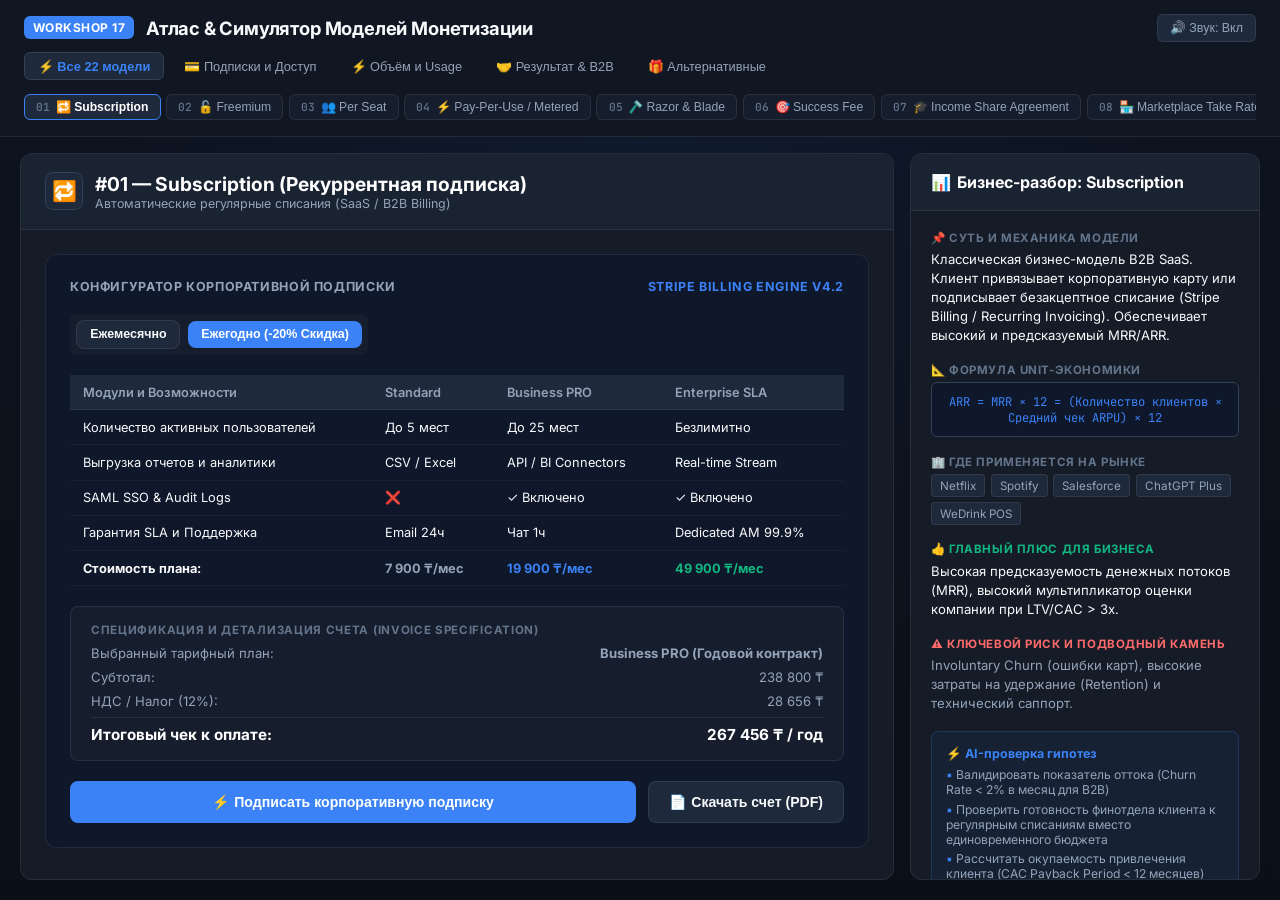
==== commit 1f3c03f4: "feat: add interactive end-to-end Stripe/B2B payment modal with card masking and 3D-Secure simulation" ====
--- a/index.html
+++ b/index.html
@@ -73,7 +73,80 @@
       </div>
     </aside>
 
-  </main>
+  <!-- ENTERPRISE CHECKOUT SIMULATION MODAL -->
+  <div id="checkout-modal-overlay" class="checkout-modal-overlay" style="display: none;">
+    <div class="checkout-modal">
+      <div class="checkout-modal-header">
+        <div>
+          <h3 class="checkout-modal-title">Безопасный эквайринг Stripe / B2B Pay</h3>
+          <p class="checkout-modal-sub" id="checkout-item-name">Оплата подписки Business PRO</p>
+        </div>
+        <button class="checkout-close-btn" onclick="closeCheckoutModal()">&times;</button>
+      </div>
+
+      <div class="checkout-modal-body">
+        <!-- Payment Method Tabs -->
+        <div class="pay-method-tabs">
+          <button class="pay-tab active" id="tab-card" onclick="setPayMethod('card')">💳 Банковская карта</button>
+          <button class="pay-tab" id="tab-b2b" onclick="setPayMethod('b2b')">🏢 Безналичный счет</button>
+        </div>
+
+        <!-- Card Payment Form -->
+        <div id="pay-form-card" class="pay-form-section">
+          <div class="control-group">
+            <label class="control-label">Номер карты:</label>
+            <div class="card-input-wrap">
+              <input type="text" id="card-number-input" placeholder="4111 1111 1111 1111" value="4111 2222 3333 4444" maxlength="19" oninput="formatCardNumber(this)">
+              <span id="card-brand-icon" class="card-brand-tag">VISA</span>
+            </div>
+          </div>
+
+          <div style="display: grid; grid-template-columns: 1fr 1fr; gap: 0.75rem;">
+            <div class="control-group">
+              <label class="control-label">Срок действия:</label>
+              <input type="text" id="card-exp-input" placeholder="12/28" value="12/28" maxlength="5" oninput="formatCardExp(this)">
+            </div>
+            <div class="control-group">
+              <label class="control-label">CVC / CWW:</label>
+              <input type="password" id="card-cvc-input" placeholder="•••" value="888" maxlength="3">
+            </div>
+          </div>
+
+          <div class="control-group">
+            <label class="control-label">Имя на карте:</label>
+            <input type="text" id="card-name-input" placeholder="ALEXANDER PETROV" value="ALEXANDER PETROV" style="text-transform: uppercase;">
+          </div>
+        </div>
+
+        <!-- B2B Invoice Form -->
+        <div id="pay-form-b2b" class="pay-form-section" style="display: none;">
+          <div class="control-group">
+            <label class="control-label">Наименование компании / БИН:</label>
+            <input type="text" placeholder="ТОО 'Acme Enterprise' / БИН 210440029102" value="ТОО 'WeDrink Enterprise' / БИН 210440029102">
+          </div>
+          <div class="control-group">
+            <label class="control-label">Расчетный счет (IBAN):</label>
+            <input type="text" placeholder="KZ889260192830192830" value="KZ889260192830192830">
+          </div>
+          <div class="control-group">
+            <label class="control-label">Email для отправки счета и ЭСФ:</label>
+            <input type="email" placeholder="accounting@acme-corp.com" value="accounting@wedrink.kz">
+          </div>
+        </div>
+
+        <div class="checkout-amount-bar">
+          <span>Сумма к списанию:</span>
+          <strong id="checkout-amount-val" style="color: var(--secondary-accent); font-size: 1.15rem;">24 900 ₸</strong>
+        </div>
+      </div>
+
+      <div class="checkout-modal-footer">
+        <button id="checkout-submit-btn" class="sim-action-btn" style="width: 100%;" onclick="submitCheckoutPayment()">
+          ⚡ Подтвердить и оплатить (<span id="checkout-btn-amount">24 900 ₸</span>)
+        </button>
+      </div>
+    </div>
+  </div>
 
   <script src="app.js"></script>
 </body>
--- a/styles.css
+++ b/styles.css
@@ -1,33 +1,34 @@
 /* ==========================================
-   MONETIZATION MATRIX 22 - STYLESHEET
+   MONETIZATION MATRIX 22 - ENTERPRISE B2B SAAS STYLESHEET
    ========================================== */
 
 :root {
-  --bg-dark: #080811;
-  --panel-bg: rgba(18, 18, 30, 0.7);
+  --bg-dark: #0b0f17;
+  --panel-bg: #151c28;
   --panel-border: rgba(255, 255, 255, 0.08);
-  --panel-border-glow: rgba(157, 78, 221, 0.3);
+  --panel-border-glow: rgba(59, 130, 246, 0.25);
   
-  --primary-accent: #9d4edd;
-  --primary-glow: rgba(157, 78, 221, 0.4);
-  --secondary-accent: #00f5d4;
-  --secondary-glow: rgba(0, 245, 212, 0.3);
-  --gold-accent: #ffd166;
+  --primary-accent: #3b82f6; /* Enterprise Cobalt Blue */
+  --primary-glow: rgba(59, 130, 246, 0.3);
+  --secondary-accent: #10b981; /* Emerald Success */
+  --secondary-glow: rgba(16, 185, 129, 0.25);
+  --amber-accent: #f59e0b;
+  --indigo-accent: #6366f1;
   
   --text-main: #f8fafc;
   --text-muted: #94a3b8;
   --text-dim: #64748b;
   
-  --font-heading: 'Outfit', -apple-system, sans-serif;
+  --font-heading: 'Inter', -apple-system, sans-serif;
   --font-body: 'Inter', -apple-system, sans-serif;
   --font-mono: 'JetBrains Mono', monospace;
   
-  --radius-lg: 20px;
-  --radius-md: 14px;
-  --radius-sm: 8px;
+  --radius-lg: 12px;
+  --radius-md: 8px;
+  --radius-sm: 6px;
   
-  --transition-fast: 0.2s cubic-bezier(0.4, 0, 0.2, 1);
-  --transition-normal: 0.35s cubic-bezier(0.4, 0, 0.2, 1);
+  --transition-fast: 0.15s ease;
+  --transition-normal: 0.25s ease;
 }
 
 * {
@@ -45,12 +46,10 @@
   display: flex;
   flex-direction: column;
   position: relative;
-  background-image: 
-    radial-gradient(circle at 10% 15%, rgba(157, 78, 221, 0.12) 0%, transparent 40%),
-    radial-gradient(circle at 90% 85%, rgba(0, 245, 212, 0.08) 0%, transparent 45%);
-}
-
-/* Ambient Background Stars & Glare */
+  -webkit-font-smoothing: antialiased;
+}
+
+/* Subtly patterned background for corporate feel */
 .ambient-glow {
   position: absolute;
   top: 0;
@@ -58,91 +57,88 @@
   width: 100%;
   height: 100%;
   pointer-events: none;
-  background: radial-gradient(circle at 50% -20%, rgba(157, 78, 221, 0.2), transparent 70%);
+  background-image: 
+    radial-gradient(ellipse at 50% 0%, rgba(59, 130, 246, 0.08) 0%, transparent 60%),
+    linear-gradient(to bottom, rgba(15, 23, 42, 0.5), var(--bg-dark));
   z-index: 0;
 }
 
 /* ==========================================
-   HEADER & CATEGORY NAVIGATION
+   HEADER & NAVIGATION BAR
    ========================================== */
 
 .app-header {
   position: relative;
   z-index: 10;
-  padding: 1rem 1.5rem 0.5rem 1.5rem;
-  display: flex;
-  flex-direction: column;
+  padding: 0.85rem 1.5rem;
+  display: flex;
+  flex-direction: column;
+  gap: 0.65rem;
+  background: #111722;
+  border-bottom: 1px solid var(--panel-border);
+}
+
+.header-top {
+  display: flex;
+  align-items: center;
+  justify-content: space-between;
+}
+
+.logo-container {
+  display: flex;
+  align-items: center;
   gap: 0.75rem;
-  background: rgba(8, 8, 17, 0.85);
-  backdrop-filter: blur(16px);
-  -webkit-backdrop-filter: blur(16px);
-  border-bottom: 1px solid var(--panel-border);
-}
-
-.header-top {
-  display: flex;
-  align-items: center;
-  justify-content: space-between;
-}
-
-.logo-container {
-  display: flex;
-  align-items: center;
-  gap: 0.75rem;
 }
 
 .logo-badge {
-  background: linear-gradient(135deg, var(--primary-accent), #7b2cbf);
-  color: #fff;
-  padding: 0.3rem 0.6rem;
+  background: var(--primary-accent);
+  color: #fff;
+  padding: 0.25rem 0.55rem;
   border-radius: var(--radius-sm);
-  font-weight: 800;
-  font-size: 0.8rem;
-  letter-spacing: 0.05em;
-  box-shadow: 0 0 15px var(--primary-glow);
+  font-weight: 700;
+  font-size: 0.75rem;
+  letter-spacing: 0.04em;
+  text-transform: uppercase;
 }
 
 .app-title {
   font-family: var(--font-heading);
-  font-size: 1.25rem;
-  font-weight: 700;
-  letter-spacing: -0.02em;
-  background: linear-gradient(to right, #ffffff, var(--secondary-accent));
-  -webkit-background-clip: text;
-  -webkit-text-fill-color: transparent;
+  font-size: 1.15rem;
+  font-weight: 700;
+  color: #f8fafc;
+  letter-spacing: -0.01em;
 }
 
 .header-actions {
   display: flex;
   align-items: center;
-  gap: 1rem;
+  gap: 0.75rem;
 }
 
 .sound-toggle-btn {
-  background: rgba(255, 255, 255, 0.05);
+  background: #1e293b;
   border: 1px solid var(--panel-border);
   color: var(--text-muted);
-  padding: 0.4rem 0.8rem;
-  border-radius: 20px;
-  font-size: 0.8rem;
+  padding: 0.35rem 0.75rem;
+  border-radius: var(--radius-sm);
+  font-size: 0.78rem;
   cursor: pointer;
   display: flex;
   align-items: center;
+  gap: 0.35rem;
+  transition: var(--transition-fast);
+}
+
+.sound-toggle-btn:hover {
+  background: #334155;
+  color: #fff;
+}
+
+.category-bar {
+  display: flex;
+  align-items: center;
   gap: 0.4rem;
-  transition: var(--transition-fast);
-}
-
-.sound-toggle-btn:hover {
-  background: rgba(255, 255, 255, 0.1);
-  color: #fff;
-}
-
-.category-bar {
-  display: flex;
-  align-items: center;
-  gap: 0.5rem;
   overflow-x: auto;
-  padding-bottom: 0.25rem;
   scrollbar-width: none;
 }
 
@@ -151,11 +147,11 @@
 }
 
 .category-tab {
-  background: rgba(255, 255, 255, 0.04);
-  border: 1px solid var(--panel-border);
-  color: var(--text-muted);
-  padding: 0.4rem 0.9rem;
-  border-radius: 30px;
+  background: transparent;
+  border: 1px solid transparent;
+  color: var(--text-muted);
+  padding: 0.35rem 0.8rem;
+  border-radius: var(--radius-sm);
   font-size: 0.8rem;
   font-weight: 500;
   cursor: pointer;
@@ -164,34 +160,34 @@
 }
 
 .category-tab:hover {
-  background: rgba(255, 255, 255, 0.08);
+  background: rgba(255, 255, 255, 0.04);
   color: #fff;
 }
 
 .category-tab.active {
-  background: rgba(157, 78, 221, 0.2);
-  border-color: var(--primary-accent);
-  color: #fff;
-  box-shadow: 0 0 12px var(--primary-glow);
-}
-
-/* Models Carousel Bar */
+  background: #1e293b;
+  border-color: #334155;
+  color: var(--primary-accent);
+  font-weight: 600;
+}
+
+/* Models Selector Horizontal Bar */
 .models-scroll-bar {
   display: flex;
   align-items: center;
-  gap: 0.4rem;
+  gap: 0.35rem;
   overflow-x: auto;
-  padding: 0.2rem 0 0.5rem 0;
+  padding: 0.2rem 0;
   scrollbar-width: thin;
 }
 
 .model-pill {
-  background: rgba(255, 255, 255, 0.03);
+  background: #161e2e;
   border: 1px solid var(--panel-border);
   color: var(--text-muted);
-  padding: 0.35rem 0.8rem;
+  padding: 0.3rem 0.7rem;
   border-radius: var(--radius-sm);
-  font-size: 0.78rem;
+  font-size: 0.76rem;
   font-weight: 500;
   cursor: pointer;
   white-space: nowrap;
@@ -202,26 +198,25 @@
 }
 
 .model-pill:hover {
-  border-color: rgba(255, 255, 255, 0.2);
+  border-color: #334155;
   color: #fff;
 }
 
 .model-pill.active {
-  background: linear-gradient(135deg, rgba(157, 78, 221, 0.25), rgba(0, 245, 212, 0.15));
-  border-color: var(--secondary-accent);
+  background: #1e293b;
+  border-color: var(--primary-accent);
   color: #fff;
   font-weight: 600;
-  box-shadow: 0 0 15px rgba(0, 245, 212, 0.2);
 }
 
 .model-number {
-  opacity: 0.5;
+  color: var(--text-dim);
   font-size: 0.7rem;
   font-family: var(--font-mono);
 }
 
 /* ==========================================
-   MAIN DUAL-PANEL LAYOUT (75% / 25%)
+   WORKSPACE DUAL-PANEL LAYOUT (75% / 25%)
    ========================================== */
 
 .app-workspace {
@@ -229,16 +224,16 @@
   z-index: 5;
   flex: 1;
   display: grid;
-  grid-template-columns: 1fr 340px;
+  grid-template-columns: 1fr 350px;
   gap: 1rem;
-  padding: 1rem 1.5rem 1.5rem 1.5rem;
-  height: calc(100vh - 125px);
+  padding: 1rem 1.25rem 1.25rem 1.25rem;
+  height: calc(100vh - 120px);
   overflow: hidden;
 }
 
-@media (min-width: 1400px) {
+@media (min-width: 1500px) {
   .app-workspace {
-    grid-template-columns: 1fr 380px;
+    grid-template-columns: 1fr 400px;
   }
 }
 
@@ -248,25 +243,21 @@
 
 .main-stage {
   background: var(--panel-bg);
-  backdrop-filter: blur(20px);
-  -webkit-backdrop-filter: blur(20px);
   border: 1px solid var(--panel-border);
   border-radius: var(--radius-lg);
   display: flex;
   flex-direction: column;
   overflow: hidden;
   position: relative;
-  box-shadow: 0 20px 50px rgba(0, 0, 0, 0.5);
-  transition: border-color var(--transition-normal);
 }
 
 .stage-header {
-  padding: 1.25rem 1.75rem;
+  padding: 1.1rem 1.5rem;
   border-bottom: 1px solid var(--panel-border);
   display: flex;
   align-items: center;
   justify-content: space-between;
-  background: rgba(255, 255, 255, 0.02);
+  background: #1a2332;
 }
 
 .model-title-wrap {
@@ -276,61 +267,70 @@
 }
 
 .model-icon-box {
-  width: 42px;
-  height: 42px;
+  width: 38px;
+  height: 38px;
   border-radius: var(--radius-md);
-  background: rgba(157, 78, 221, 0.15);
-  border: 1px solid var(--primary-accent);
+  background: #1e293b;
+  border: 1px solid #334155;
   display: flex;
   align-items: center;
   justify-content: center;
-  font-size: 1.4rem;
-  box-shadow: 0 0 15px var(--primary-glow);
+  font-size: 1.25rem;
 }
 
 .model-title {
   font-family: var(--font-heading);
-  font-size: 1.35rem;
+  font-size: 1.2rem;
   font-weight: 700;
   color: #fff;
 }
 
 .model-subtitle {
-  font-size: 0.8rem;
+  font-size: 0.78rem;
   color: var(--text-muted);
 }
 
 .stage-body {
   flex: 1;
-  padding: 1.75rem;
+  padding: 1.5rem;
   overflow-y: auto;
   display: flex;
   flex-direction: column;
-  gap: 1.5rem;
-}
-
-/* Interactive Simulator Box */
+  gap: 1.25rem;
+}
+
+/* Simulator Container Card */
 .simulator-card {
-  background: rgba(10, 11, 20, 0.6);
-  border: 1px solid rgba(255, 255, 255, 0.08);
-  border-radius: var(--radius-md);
-  padding: 1.75rem;
-  display: flex;
-  flex-direction: column;
-  gap: 1.5rem;
+  background: #0f172a;
+  border: 1px solid var(--panel-border);
+  border-radius: var(--radius-lg);
+  padding: 1.5rem;
+  display: flex;
+  flex-direction: column;
+  gap: 1.25rem;
   position: relative;
-  overflow: hidden;
-}
-
-/* Dynamic Interactive Controls & Grid */
+}
+
+.sim-section-title {
+  font-size: 0.78rem;
+  font-weight: 700;
+  text-transform: uppercase;
+  letter-spacing: 0.05em;
+  color: var(--text-muted);
+  display: flex;
+  align-items: center;
+  justify-content: space-between;
+}
+
+/* Form Controls & Grids */
 .control-group {
   display: flex;
   flex-direction: column;
-  gap: 0.5rem;
+  gap: 0.4rem;
 }
 
 .control-label {
-  font-size: 0.85rem;
+  font-size: 0.8rem;
   font-weight: 600;
   color: var(--text-muted);
   display: flex;
@@ -338,28 +338,28 @@
 }
 
 .control-value {
-  color: var(--secondary-accent);
+  color: var(--primary-accent);
   font-family: var(--font-mono);
-}
-
-/* Custom Range Slider */
+  font-weight: 600;
+}
+
+/* Range Slider */
 .custom-slider {
   -webkit-appearance: none;
   width: 100%;
-  height: 8px;
-  border-radius: 4px;
-  background: rgba(255, 255, 255, 0.1);
+  height: 6px;
+  border-radius: 3px;
+  background: #334155;
   outline: none;
   transition: var(--transition-fast);
 }
 
 .custom-slider::-webkit-slider-thumb {
   -webkit-appearance: none;
-  width: 20px;
-  height: 20px;
+  width: 16px;
+  height: 16px;
   border-radius: 50%;
-  background: var(--secondary-accent);
-  box-shadow: 0 0 10px var(--secondary-glow);
+  background: var(--primary-accent);
   cursor: pointer;
   transition: transform var(--transition-fast);
 }
@@ -368,60 +368,84 @@
   transform: scale(1.2);
 }
 
-/* Interactive Tier Cards */
+/* Enterprise Tables */
+.enterprise-table {
+  width: 100%;
+  border-collapse: collapse;
+  font-size: 0.8rem;
+  text-align: left;
+}
+
+.enterprise-table th {
+  background: #1e293b;
+  color: var(--text-muted);
+  font-weight: 600;
+  padding: 0.6rem 0.8rem;
+  border-bottom: 1px solid var(--panel-border);
+}
+
+.enterprise-table td {
+  padding: 0.6rem 0.8rem;
+  border-bottom: 1px solid rgba(255, 255, 255, 0.04);
+  color: var(--text-main);
+}
+
+.enterprise-table tr:hover td {
+  background: rgba(255, 255, 255, 0.02);
+}
+
+/* Tiers Grid */
 .tiers-interactive-grid {
   display: grid;
-  grid-template-columns: repeat(auto-fit, minmax(200px, 1fr));
-  gap: 1rem;
+  grid-template-columns: repeat(auto-fit, minmax(210px, 1fr));
+  gap: 0.85rem;
 }
 
 .interactive-tier-card {
-  background: rgba(255, 255, 255, 0.03);
+  background: #161e2e;
   border: 1px solid var(--panel-border);
   border-radius: var(--radius-md);
-  padding: 1.25rem;
-  display: flex;
-  flex-direction: column;
-  gap: 0.75rem;
+  padding: 1.1rem;
+  display: flex;
+  flex-direction: column;
+  gap: 0.6rem;
   cursor: pointer;
-  transition: var(--transition-normal);
+  transition: var(--transition-fast);
   position: relative;
 }
 
 .interactive-tier-card:hover {
-  border-color: rgba(255, 255, 255, 0.2);
-  transform: translateY(-2px);
+  border-color: #334155;
 }
 
 .interactive-tier-card.active {
-  background: linear-gradient(145deg, rgba(157, 78, 221, 0.2), rgba(0, 0, 0, 0.4));
+  background: #1a2436;
   border-color: var(--primary-accent);
-  box-shadow: 0 0 20px var(--primary-glow);
 }
 
 .tier-badge {
   position: absolute;
-  top: -10px;
-  right: 12px;
-  background: var(--gold-accent);
-  color: #000;
+  top: -9px;
+  right: 10px;
+  background: var(--primary-accent);
+  color: #fff;
   font-size: 0.65rem;
   font-weight: 700;
-  padding: 0.15rem 0.5rem;
-  border-radius: 10px;
+  padding: 0.15rem 0.45rem;
+  border-radius: 4px;
   text-transform: uppercase;
 }
 
 .tier-name {
-  font-family: var(--font-heading);
-  font-size: 1.1rem;
-  font-weight: 700;
+  font-size: 1rem;
+  font-weight: 700;
+  color: #fff;
 }
 
 .tier-price {
-  font-size: 1.4rem;
-  font-weight: 800;
-  color: var(--secondary-accent);
+  font-size: 1.3rem;
+  font-weight: 700;
+  color: var(--primary-accent);
   font-family: var(--font-mono);
 }
 
@@ -433,94 +457,106 @@
 
 .tier-features {
   list-style: none;
-  font-size: 0.8rem;
-  color: var(--text-muted);
-  display: flex;
-  flex-direction: column;
-  gap: 0.4rem;
-}
-
-/* Action & Checkout Buttons */
+  font-size: 0.78rem;
+  color: var(--text-muted);
+  display: flex;
+  flex-direction: column;
+  gap: 0.35rem;
+}
+
+.tier-features li {
+  display: flex;
+  align-items: center;
+  gap: 0.35rem;
+}
+
+/* Action Buttons */
 .sim-action-btn {
-  background: linear-gradient(135deg, var(--primary-accent), #7b2cbf);
+  background: var(--primary-accent);
   color: #fff;
   border: none;
-  padding: 0.85rem 1.5rem;
+  padding: 0.75rem 1.25rem;
   border-radius: var(--radius-md);
   font-weight: 600;
-  font-size: 0.95rem;
+  font-size: 0.88rem;
   cursor: pointer;
   display: flex;
   align-items: center;
   justify-content: center;
   gap: 0.5rem;
-  box-shadow: 0 4px 20px var(--primary-glow);
   transition: var(--transition-fast);
 }
 
 .sim-action-btn:hover {
-  transform: translateY(-2px);
-  box-shadow: 0 6px 25px rgba(157, 78, 221, 0.6);
-}
-
-.sim-action-btn:active {
-  transform: translateY(0);
-}
-
-/* Live Receipt / Transaction Simulator Box */
+  background: #2563eb;
+}
+
+.sim-action-btn.secondary {
+  background: #1e293b;
+  border: 1px solid var(--panel-border);
+  color: var(--text-main);
+}
+
+.sim-action-btn.secondary:hover {
+  background: #334155;
+}
+
+/* Receipt / Invoice Output Box */
 .receipt-output-box {
-  background: rgba(0, 0, 0, 0.5);
-  border: 1px dashed var(--panel-border);
+  background: #161e2e;
+  border: 1px solid var(--panel-border);
   border-radius: var(--radius-md);
-  padding: 1.25rem;
-  display: flex;
-  flex-direction: column;
-  gap: 0.75rem;
+  padding: 1rem 1.25rem;
+  display: flex;
+  flex-direction: column;
+  gap: 0.5rem;
 }
 
 .receipt-title {
-  font-size: 0.75rem;
+  font-size: 0.72rem;
   text-transform: uppercase;
-  letter-spacing: 0.08em;
+  letter-spacing: 0.06em;
   color: var(--text-dim);
+  font-weight: 700;
 }
 
 .receipt-row {
   display: flex;
   justify-content: space-between;
-  font-size: 0.85rem;
+  font-size: 0.82rem;
+  color: var(--text-muted);
 }
 
 .receipt-row.total {
   border-top: 1px solid var(--panel-border);
-  padding-top: 0.5rem;
-  font-weight: 700;
-  font-size: 1rem;
-  color: var(--secondary-accent);
-}
-
-/* Simulated Notification Toast */
+  padding-top: 0.4rem;
+  font-weight: 700;
+  font-size: 0.95rem;
+  color: #fff;
+}
+
+/* Toast */
 .sim-toast {
   position: absolute;
-  bottom: 1.5rem;
-  right: 1.5rem;
-  background: rgba(0, 245, 212, 0.15);
+  bottom: 1.25rem;
+  right: 1.25rem;
+  background: #1e293b;
   border: 1px solid var(--secondary-accent);
-  backdrop-filter: blur(10px);
-  padding: 0.75rem 1.25rem;
+  padding: 0.65rem 1.1rem;
   border-radius: var(--radius-md);
   color: #fff;
-  font-size: 0.85rem;
+  font-size: 0.82rem;
   font-weight: 500;
   display: flex;
   align-items: center;
-  gap: 0.5rem;
-  box-shadow: 0 0 25px var(--secondary-glow);
-  animation: slideUp 0.3s ease;
+  gap: 0.4rem;
+  box-shadow: 0 10px 25px rgba(0, 0, 0, 0.4);
+  animation: slideUp 0.25s ease;
+  z-index: 50;
 }
 
 @keyframes slideUp {
-  from { opacity: 0; transform: translateY(20px); }
+  from { opacity: 0; transform: translateY(10px); }
   to { opacity: 1; transform: translateY(0); }
 }
 
@@ -530,27 +566,24 @@
 
 .sidebar-panel {
   background: var(--panel-bg);
-  backdrop-filter: blur(20px);
-  -webkit-backdrop-filter: blur(20px);
   border: 1px solid var(--panel-border);
   border-radius: var(--radius-lg);
   display: flex;
   flex-direction: column;
   overflow: hidden;
-  box-shadow: 0 20px 50px rgba(0, 0, 0, 0.5);
 }
 
 .sidebar-header {
-  padding: 1.25rem 1.5rem;
+  padding: 1.1rem 1.25rem;
   border-bottom: 1px solid var(--panel-border);
-  background: rgba(255, 255, 255, 0.02);
+  background: #1a2332;
 }
 
 .sidebar-title {
   font-family: var(--font-heading);
-  font-size: 1.1rem;
-  font-weight: 700;
-  color: var(--gold-accent);
+  font-size: 1rem;
+  font-weight: 700;
+  color: #fff;
   display: flex;
   align-items: center;
   gap: 0.4rem;
@@ -558,98 +591,96 @@
 
 .sidebar-body {
   flex: 1;
-  padding: 1.25rem 1.5rem;
+  padding: 1.25rem;
   overflow-y: auto;
   display: flex;
   flex-direction: column;
-  gap: 1.25rem;
+  gap: 1.1rem;
 }
 
 .info-card-block {
   display: flex;
   flex-direction: column;
+  gap: 0.35rem;
+}
+
+.info-block-title {
+  font-size: 0.72rem;
+  text-transform: uppercase;
+  letter-spacing: 0.05em;
+  color: var(--text-dim);
+  font-weight: 700;
+  display: flex;
+  align-items: center;
+  gap: 0.3rem;
+}
+
+.info-block-text {
+  font-size: 0.82rem;
+  line-height: 1.45;
+  color: var(--text-main);
+}
+
+.formula-box {
+  background: #0f172a;
+  border: 1px solid #334155;
+  border-radius: var(--radius-sm);
+  padding: 0.65rem;
+  font-family: var(--font-mono);
+  font-size: 0.76rem;
+  color: var(--primary-accent);
+  text-align: center;
+}
+
+.example-tags-wrap {
+  display: flex;
+  flex-wrap: wrap;
+  gap: 0.35rem;
+}
+
+.example-tag {
+  background: #1e293b;
+  border: 1px solid var(--panel-border);
+  padding: 0.2rem 0.5rem;
+  border-radius: 4px;
+  font-size: 0.73rem;
+  color: var(--text-muted);
+}
+
+.ai-validation-box {
+  background: rgba(59, 130, 246, 0.06);
+  border: 1px solid rgba(59, 130, 246, 0.2);
+  border-radius: var(--radius-md);
+  padding: 0.85rem;
+  display: flex;
+  flex-direction: column;
   gap: 0.4rem;
 }
 
-.info-block-title {
-  font-size: 0.75rem;
-  text-transform: uppercase;
-  letter-spacing: 0.06em;
-  color: var(--text-dim);
-  font-weight: 700;
-  display: flex;
-  align-items: center;
-  gap: 0.3rem;
-}
-
-.info-block-text {
-  font-size: 0.85rem;
-  line-height: 1.5;
-  color: var(--text-main);
-}
-
-.formula-box {
-  background: rgba(0, 0, 0, 0.4);
-  border: 1px solid rgba(157, 78, 221, 0.2);
-  border-radius: var(--radius-sm);
-  padding: 0.75rem;
-  font-family: var(--font-mono);
-  font-size: 0.8rem;
-  color: var(--secondary-accent);
-  text-align: center;
-}
-
-.example-tags-wrap {
-  display: flex;
-  flex-wrap: wrap;
-  gap: 0.4rem;
-}
-
-.example-tag {
-  background: rgba(255, 255, 255, 0.06);
-  border: 1px solid var(--panel-border);
-  padding: 0.25rem 0.6rem;
-  border-radius: 12px;
-  font-size: 0.75rem;
-  color: var(--text-muted);
-}
-
-.ai-validation-box {
-  background: rgba(255, 209, 102, 0.05);
-  border: 1px solid rgba(255, 209, 102, 0.2);
-  border-radius: var(--radius-md);
-  padding: 1rem;
-  display: flex;
-  flex-direction: column;
-  gap: 0.5rem;
-}
-
 .ai-validation-title {
-  font-size: 0.8rem;
-  font-weight: 700;
-  color: var(--gold-accent);
-  display: flex;
-  align-items: center;
-  gap: 0.4rem;
+  font-size: 0.78rem;
+  font-weight: 700;
+  color: var(--primary-accent);
+  display: flex;
+  align-items: center;
+  gap: 0.35rem;
 }
 
 .ai-validation-list {
   list-style: none;
-  font-size: 0.78rem;
-  color: #e2e8f0;
-  display: flex;
-  flex-direction: column;
-  gap: 0.35rem;
+  font-size: 0.76rem;
+  color: var(--text-muted);
+  display: flex;
+  flex-direction: column;
+  gap: 0.3rem;
 }
 
 .ai-validation-list li::before {
-  content: '⚡ ';
-}
-
-/* ==========================================
-   RESPONSIVE LAYOUT (FOR SMALLER SCREENS)
-   ========================================== */
-
+  content: '▪ ';
+  color: var(--primary-accent);
+}
+
+/* Responsive */
 @media (max-width: 1024px) {
   body {
     height: auto;
@@ -662,3 +693,169 @@
     overflow: visible;
   }
 }
+
+/* ==========================================
+   ENTERPRISE CHECKOUT MODAL STYLES
+   ========================================== */
+
+.checkout-modal-overlay {
+  position: fixed;
+  top: 0;
+  left: 0;
+  width: 100vw;
+  height: 100vh;
+  background: rgba(11, 15, 23, 0.85);
+  backdrop-filter: blur(8px);
+  -webkit-backdrop-filter: blur(8px);
+  z-index: 999;
+  display: flex;
+  align-items: center;
+  justify-content: center;
+  padding: 1rem;
+  animation: fadeIn 0.2s ease;
+}
+
+@keyframes fadeIn {
+  from { opacity: 0; }
+  to { opacity: 1; }
+}
+
+.checkout-modal {
+  width: 100%;
+  max-width: 480px;
+  background: #151c28;
+  border: 1px solid #334155;
+  border-radius: var(--radius-lg);
+  box-shadow: 0 25px 60px rgba(0, 0, 0, 0.8);
+  display: flex;
+  flex-direction: column;
+  overflow: hidden;
+  animation: scaleIn 0.25s ease;
+}
+
+@keyframes scaleIn {
+  from { transform: scale(0.95); opacity: 0; }
+  to { transform: scale(1); opacity: 1; }
+}
+
+.checkout-modal-header {
+  padding: 1.25rem;
+  background: #1a2332;
+  border-bottom: 1px solid var(--panel-border);
+  display: flex;
+  align-items: center;
+  justify-content: space-between;
+}
+
+.checkout-modal-title {
+  font-size: 1rem;
+  font-weight: 700;
+  color: #fff;
+}
+
+.checkout-modal-sub {
+  font-size: 0.78rem;
+  color: var(--primary-accent);
+  margin-top: 0.2rem;
+}
+
+.checkout-close-btn {
+  background: none;
+  border: none;
+  color: var(--text-muted);
+  font-size: 1.5rem;
+  cursor: pointer;
+  line-height: 1;
+}
+
+.checkout-close-btn:hover {
+  color: #fff;
+}
+
+.checkout-modal-body {
+  padding: 1.25rem;
+  display: flex;
+  flex-direction: column;
+  gap: 1rem;
+}
+
+.pay-method-tabs {
+  display: flex;
+  gap: 0.5rem;
+  background: #0f172a;
+  padding: 0.3rem;
+  border-radius: var(--radius-md);
+}
+
+.pay-tab {
+  flex: 1;
+  background: transparent;
+  border: none;
+  color: var(--text-muted);
+  padding: 0.45rem 0.5rem;
+  border-radius: var(--radius-sm);
+  font-size: 0.78rem;
+  font-weight: 600;
+  cursor: pointer;
+}
+
+.pay-tab.active {
+  background: #1e293b;
+  color: #fff;
+}
+
+.pay-form-section {
+  display: flex;
+  flex-direction: column;
+  gap: 0.85rem;
+}
+
+.card-input-wrap {
+  position: relative;
+  display: flex;
+  align-items: center;
+}
+
+.card-input-wrap input, .pay-form-section input {
+  width: 100%;
+  background: #0f172a;
+  border: 1px solid #334155;
+  border-radius: var(--radius-sm);
+  padding: 0.55rem 0.8rem;
+  color: #fff;
+  font-size: 0.82rem;
+  font-family: var(--font-mono);
+}
+
+.card-input-wrap input:focus, .pay-form-section input:focus {
+  outline: none;
+  border-color: var(--primary-accent);
+}
+
+.card-brand-tag {
+  position: absolute;
+  right: 10px;
+  background: var(--primary-accent);
+  color: #fff;
+  font-size: 0.65rem;
+  font-weight: 800;
+  padding: 0.15rem 0.4rem;
+  border-radius: 3px;
+}
+
+.checkout-amount-bar {
+  background: #0f172a;
+  border: 1px dashed #334155;
+  padding: 0.75rem 1rem;
+  border-radius: var(--radius-md);
+  display: flex;
+  justify-content: space-between;
+  align-items: center;
+  font-size: 0.82rem;
+}
+
+.checkout-modal-footer {
+  padding: 1rem 1.25rem;
+  background: #1a2332;
+  border-top: 1px solid var(--panel-border);
+}
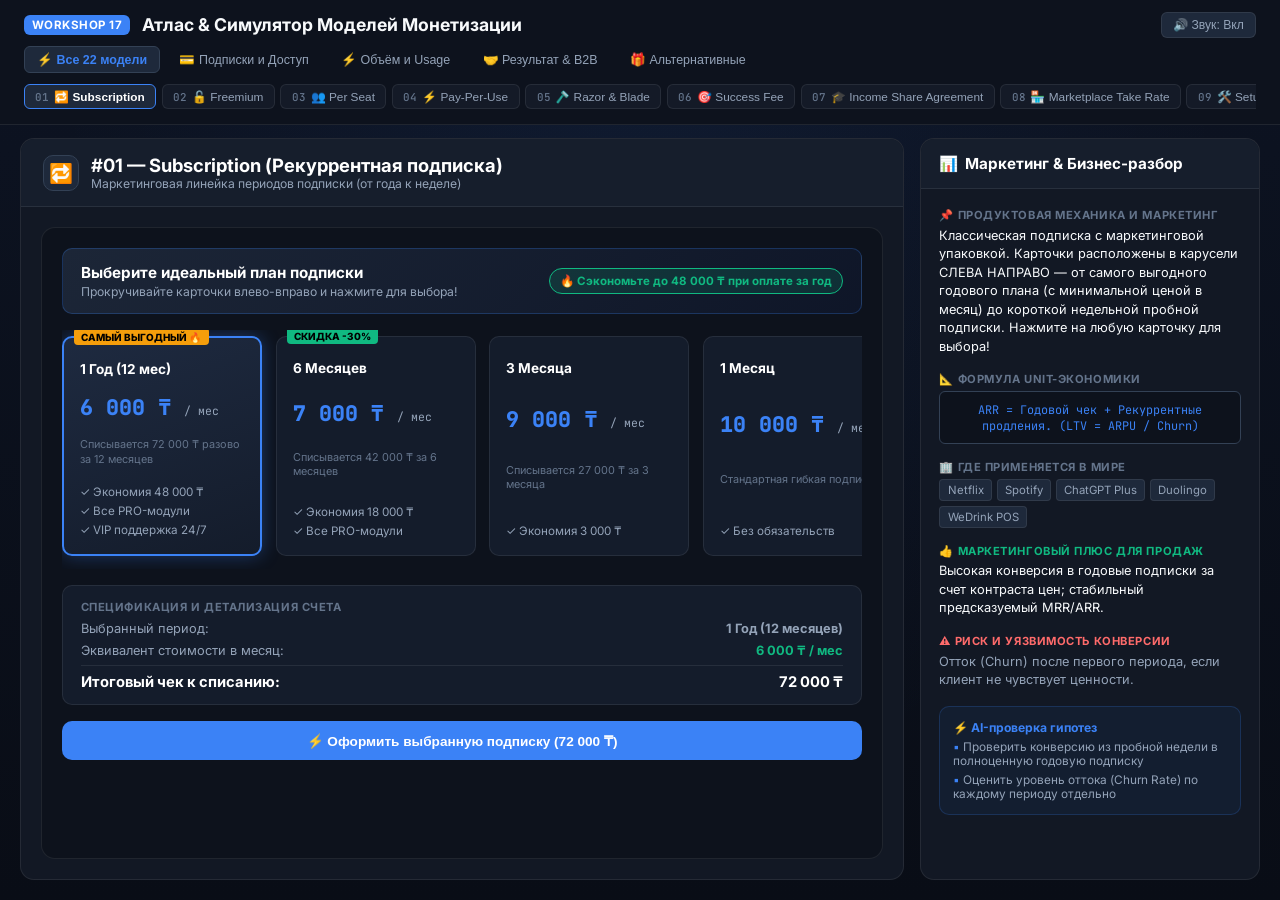
==== commit c11a344a: "fix: place checkout modal at root body level with z-index 999999, fix card selection reactivity, and" ====
--- a/index.html
+++ b/index.html
@@ -72,6 +72,7 @@
         <!-- Dynamic breakdown & formula & AI validation via JS -->
       </div>
     </aside>
+  </main>
 
   <!-- ENTERPRISE CHECKOUT SIMULATION MODAL -->
   <div id="checkout-modal-overlay" class="checkout-modal-overlay" style="display: none;">
--- a/styles.css
+++ b/styles.css
@@ -1,19 +1,19 @@
 /* ==========================================
-   MONETIZATION MATRIX 22 - ENTERPRISE B2B SAAS STYLESHEET
+   MONETIZATION MATRIX 22 - COMPLETE ENTERPRISE & MARKETING STYLESHEET
    ========================================== */
 
 :root {
-  --bg-dark: #0b0f17;
-  --panel-bg: #151c28;
+  --bg-dark: #090d16;
+  --panel-bg: #121824;
   --panel-border: rgba(255, 255, 255, 0.08);
-  --panel-border-glow: rgba(59, 130, 246, 0.25);
   
-  --primary-accent: #3b82f6; /* Enterprise Cobalt Blue */
+  --primary-accent: #3b82f6;
   --primary-glow: rgba(59, 130, 246, 0.3);
-  --secondary-accent: #10b981; /* Emerald Success */
-  --secondary-glow: rgba(16, 185, 129, 0.25);
+  --secondary-accent: #10b981;
+  --secondary-glow: rgba(16, 185, 129, 0.3);
   --amber-accent: #f59e0b;
-  --indigo-accent: #6366f1;
+  --red-accent: #ef4444;
+  --purple-accent: #8b5cf6;
   
   --text-main: #f8fafc;
   --text-muted: #94a3b8;
@@ -23,8 +23,8 @@
   --font-body: 'Inter', -apple-system, sans-serif;
   --font-mono: 'JetBrains Mono', monospace;
   
-  --radius-lg: 12px;
-  --radius-md: 8px;
+  --radius-lg: 14px;
+  --radius-md: 10px;
   --radius-sm: 6px;
   
   --transition-fast: 0.15s ease;
@@ -49,7 +49,6 @@
   -webkit-font-smoothing: antialiased;
 }
 
-/* Subtly patterned background for corporate feel */
 .ambient-glow {
   position: absolute;
   top: 0;
@@ -58,8 +57,8 @@
   height: 100%;
   pointer-events: none;
   background-image: 
-    radial-gradient(ellipse at 50% 0%, rgba(59, 130, 246, 0.08) 0%, transparent 60%),
-    linear-gradient(to bottom, rgba(15, 23, 42, 0.5), var(--bg-dark));
+    radial-gradient(ellipse at 50% 0%, rgba(59, 130, 246, 0.08) 0%, transparent 65%),
+    linear-gradient(to bottom, rgba(15, 23, 42, 0.6), var(--bg-dark));
   z-index: 0;
 }
 
@@ -70,11 +69,11 @@
 .app-header {
   position: relative;
   z-index: 10;
-  padding: 0.85rem 1.5rem;
-  display: flex;
-  flex-direction: column;
-  gap: 0.65rem;
-  background: #111722;
+  padding: 0.75rem 1.5rem;
+  display: flex;
+  flex-direction: column;
+  gap: 0.55rem;
+  background: #0d121d;
   border-bottom: 1px solid var(--panel-border);
 }
 
@@ -93,40 +92,32 @@
 .logo-badge {
   background: var(--primary-accent);
   color: #fff;
-  padding: 0.25rem 0.55rem;
+  padding: 0.2rem 0.5rem;
   border-radius: var(--radius-sm);
   font-weight: 700;
-  font-size: 0.75rem;
+  font-size: 0.72rem;
   letter-spacing: 0.04em;
   text-transform: uppercase;
 }
 
 .app-title {
   font-family: var(--font-heading);
-  font-size: 1.15rem;
+  font-size: 1.1rem;
   font-weight: 700;
   color: #f8fafc;
-  letter-spacing: -0.01em;
-}
-
-.header-actions {
-  display: flex;
-  align-items: center;
-  gap: 0.75rem;
 }
 
 .sound-toggle-btn {
   background: #1e293b;
   border: 1px solid var(--panel-border);
   color: var(--text-muted);
-  padding: 0.35rem 0.75rem;
+  padding: 0.3rem 0.7rem;
   border-radius: var(--radius-sm);
-  font-size: 0.78rem;
+  font-size: 0.76rem;
   cursor: pointer;
   display: flex;
   align-items: center;
   gap: 0.35rem;
-  transition: var(--transition-fast);
 }
 
 .sound-toggle-btn:hover {
@@ -150,18 +141,12 @@
   background: transparent;
   border: 1px solid transparent;
   color: var(--text-muted);
-  padding: 0.35rem 0.8rem;
+  padding: 0.3rem 0.75rem;
   border-radius: var(--radius-sm);
-  font-size: 0.8rem;
+  font-size: 0.78rem;
   font-weight: 500;
   cursor: pointer;
   white-space: nowrap;
-  transition: var(--transition-fast);
-}
-
-.category-tab:hover {
-  background: rgba(255, 255, 255, 0.04);
-  color: #fff;
 }
 
 .category-tab.active {
@@ -171,35 +156,28 @@
   font-weight: 600;
 }
 
-/* Models Selector Horizontal Bar */
 .models-scroll-bar {
   display: flex;
   align-items: center;
   gap: 0.35rem;
   overflow-x: auto;
-  padding: 0.2rem 0;
+  padding: 0.15rem 0;
   scrollbar-width: thin;
 }
 
 .model-pill {
-  background: #161e2e;
+  background: #141a27;
   border: 1px solid var(--panel-border);
   color: var(--text-muted);
-  padding: 0.3rem 0.7rem;
+  padding: 0.28rem 0.65rem;
   border-radius: var(--radius-sm);
-  font-size: 0.76rem;
+  font-size: 0.74rem;
   font-weight: 500;
   cursor: pointer;
   white-space: nowrap;
   display: flex;
   align-items: center;
-  gap: 0.35rem;
-  transition: var(--transition-fast);
-}
-
-.model-pill:hover {
-  border-color: #334155;
-  color: #fff;
+  gap: 0.3rem;
 }
 
 .model-pill.active {
@@ -211,7 +189,7 @@
 
 .model-number {
   color: var(--text-dim);
-  font-size: 0.7rem;
+  font-size: 0.68rem;
   font-family: var(--font-mono);
 }
 
@@ -224,16 +202,16 @@
   z-index: 5;
   flex: 1;
   display: grid;
-  grid-template-columns: 1fr 350px;
+  grid-template-columns: 1fr 340px;
   gap: 1rem;
-  padding: 1rem 1.25rem 1.25rem 1.25rem;
-  height: calc(100vh - 120px);
+  padding: 0.85rem 1.25rem 1.25rem 1.25rem;
+  height: calc(100vh - 115px);
   overflow: hidden;
 }
 
 @media (min-width: 1500px) {
   .app-workspace {
-    grid-template-columns: 1fr 400px;
+    grid-template-columns: 1fr 390px;
   }
 }
 
@@ -249,15 +227,16 @@
   flex-direction: column;
   overflow: hidden;
   position: relative;
+  height: 100%;
 }
 
 .stage-header {
-  padding: 1.1rem 1.5rem;
+  padding: 0.95rem 1.35rem;
   border-bottom: 1px solid var(--panel-border);
   display: flex;
   align-items: center;
   justify-content: space-between;
-  background: #1a2332;
+  background: #161e2c;
 }
 
 .model-title-wrap {
@@ -267,52 +246,89 @@
 }
 
 .model-icon-box {
-  width: 38px;
-  height: 38px;
+  width: 36px;
+  height: 36px;
   border-radius: var(--radius-md);
   background: #1e293b;
   border: 1px solid #334155;
   display: flex;
   align-items: center;
   justify-content: center;
-  font-size: 1.25rem;
+  font-size: 1.2rem;
 }
 
 .model-title {
   font-family: var(--font-heading);
-  font-size: 1.2rem;
+  font-size: 1.15rem;
   font-weight: 700;
   color: #fff;
 }
 
 .model-subtitle {
-  font-size: 0.78rem;
+  font-size: 0.76rem;
   color: var(--text-muted);
 }
 
 .stage-body {
   flex: 1;
-  padding: 1.5rem;
+  padding: 1.25rem;
   overflow-y: auto;
   display: flex;
   flex-direction: column;
-  gap: 1.25rem;
+  gap: 1.1rem;
+  height: 100%;
+}
+
+/* Marketing Hero Header Card */
+.marketing-hero-banner {
+  background: linear-gradient(135deg, rgba(30, 41, 59, 0.9), rgba(15, 23, 42, 0.9));
+  border: 1px solid rgba(59, 130, 246, 0.25);
+  border-radius: var(--radius-md);
+  padding: 0.85rem 1.1rem;
+  display: flex;
+  align-items: center;
+  justify-content: space-between;
+  gap: 1rem;
+}
+
+.marketing-hero-title {
+  font-size: 0.95rem;
+  font-weight: 700;
+  color: #fff;
+}
+
+.marketing-hero-sub {
+  font-size: 0.76rem;
+  color: var(--text-muted);
+  margin-top: 0.15rem;
+}
+
+.marketing-savings-badge {
+  background: rgba(16, 185, 129, 0.15);
+  border: 1px solid var(--secondary-accent);
+  color: var(--secondary-accent);
+  font-size: 0.72rem;
+  font-weight: 700;
+  padding: 0.3rem 0.65rem;
+  border-radius: 20px;
+  white-space: nowrap;
 }
 
 /* Simulator Container Card */
 .simulator-card {
-  background: #0f172a;
+  background: #0d121c;
   border: 1px solid var(--panel-border);
   border-radius: var(--radius-lg);
-  padding: 1.5rem;
-  display: flex;
-  flex-direction: column;
-  gap: 1.25rem;
+  padding: 1.25rem;
+  display: flex;
+  flex-direction: column;
+  gap: 1rem;
   position: relative;
+  flex: 1;
 }
 
 .sim-section-title {
-  font-size: 0.78rem;
+  font-size: 0.75rem;
   font-weight: 700;
   text-transform: uppercase;
   letter-spacing: 0.05em;
@@ -322,168 +338,144 @@
   justify-content: space-between;
 }
 
-/* Form Controls & Grids */
-.control-group {
-  display: flex;
-  flex-direction: column;
-  gap: 0.4rem;
-}
-
-.control-label {
-  font-size: 0.8rem;
-  font-weight: 600;
-  color: var(--text-muted);
-  display: flex;
+/* Marketing Carousel Grid for Cards (4 на 3 Vertical Cards Carousel) */
+.marketing-carousel-grid {
+  display: flex;
+  gap: 0.85rem;
+  overflow-x: auto;
+  padding: 0.4rem 0.2rem 0.8rem 0.2rem;
+  scroll-snap-type: x mandatory;
+  scrollbar-width: thin;
+}
+
+.marketing-carousel-grid::-webkit-scrollbar {
+  height: 6px;
+}
+
+.marketing-carousel-grid::-webkit-scrollbar-thumb {
+  background: #334155;
+  border-radius: 3px;
+}
+
+.marketing-plan-card {
+  flex: 0 0 200px;
+  scroll-snap-align: start;
+  background: #141c2b;
+  border: 1px solid var(--panel-border);
+  border-radius: var(--radius-md);
+  padding: 1.1rem 1rem;
+  display: flex;
+  flex-direction: column;
   justify-content: space-between;
-}
-
-.control-value {
+  gap: 0.6rem;
+  cursor: pointer;
+  transition: all var(--transition-fast);
+  position: relative;
+  min-height: 220px;
+}
+
+.marketing-plan-card:hover {
+  border-color: #334155;
+  transform: translateY(-2px);
+}
+
+.marketing-plan-card.active {
+  background: linear-gradient(160deg, #1e2a40, #141c2b);
+  border: 2px solid var(--primary-accent) !important;
+  box-shadow: 0 0 18px rgba(59, 130, 246, 0.35);
+}
+
+.marketing-plan-card.featured {
+  border: 1px solid rgba(59, 130, 246, 0.4);
+}
+
+.marketing-card-badge {
+  position: absolute;
+  top: -10px;
+  left: 10px;
+  background: var(--secondary-accent);
+  color: #000;
+  font-size: 0.62rem;
+  font-weight: 800;
+  padding: 0.15rem 0.45rem;
+  border-radius: 4px;
+  text-transform: uppercase;
+}
+
+.marketing-card-badge.gold {
+  background: var(--amber-accent);
+}
+
+.plan-card-period {
+  font-size: 0.85rem;
+  font-weight: 700;
+  color: #fff;
+  margin-top: 0.3rem;
+}
+
+.plan-card-display-price {
+  font-size: 1.35rem;
+  font-weight: 800;
   color: var(--primary-accent);
   font-family: var(--font-mono);
-  font-weight: 600;
-}
-
-/* Range Slider */
-.custom-slider {
-  -webkit-appearance: none;
-  width: 100%;
-  height: 6px;
-  border-radius: 3px;
-  background: #334155;
-  outline: none;
-  transition: var(--transition-fast);
-}
-
-.custom-slider::-webkit-slider-thumb {
-  -webkit-appearance: none;
-  width: 16px;
-  height: 16px;
-  border-radius: 50%;
-  background: var(--primary-accent);
-  cursor: pointer;
-  transition: transform var(--transition-fast);
-}
-
-.custom-slider::-webkit-slider-thumb:hover {
-  transform: scale(1.2);
-}
-
-/* Enterprise Tables */
+}
+
+.plan-card-display-price span {
+  font-size: 0.72rem;
+  color: var(--text-muted);
+  font-weight: 400;
+}
+
+.plan-card-small-print {
+  font-size: 0.68rem;
+  color: var(--text-dim);
+  line-height: 1.3;
+}
+
+.plan-card-features {
+  list-style: none;
+  font-size: 0.73rem;
+  color: var(--text-muted);
+  display: flex;
+  flex-direction: column;
+  gap: 0.3rem;
+  margin-top: 0.2rem;
+}
+
 .enterprise-table {
   width: 100%;
   border-collapse: collapse;
-  font-size: 0.8rem;
+  font-size: 0.78rem;
   text-align: left;
 }
 
 .enterprise-table th {
-  background: #1e293b;
+  background: #182232;
   color: var(--text-muted);
   font-weight: 600;
-  padding: 0.6rem 0.8rem;
+  padding: 0.55rem 0.75rem;
   border-bottom: 1px solid var(--panel-border);
 }
 
 .enterprise-table td {
-  padding: 0.6rem 0.8rem;
+  padding: 0.55rem 0.75rem;
   border-bottom: 1px solid rgba(255, 255, 255, 0.04);
   color: var(--text-main);
 }
 
-.enterprise-table tr:hover td {
-  background: rgba(255, 255, 255, 0.02);
-}
-
-/* Tiers Grid */
-.tiers-interactive-grid {
-  display: grid;
-  grid-template-columns: repeat(auto-fit, minmax(210px, 1fr));
-  gap: 0.85rem;
-}
-
-.interactive-tier-card {
-  background: #161e2e;
-  border: 1px solid var(--panel-border);
-  border-radius: var(--radius-md);
-  padding: 1.1rem;
-  display: flex;
-  flex-direction: column;
-  gap: 0.6rem;
-  cursor: pointer;
-  transition: var(--transition-fast);
-  position: relative;
-}
-
-.interactive-tier-card:hover {
-  border-color: #334155;
-}
-
-.interactive-tier-card.active {
-  background: #1a2436;
-  border-color: var(--primary-accent);
-}
-
-.tier-badge {
-  position: absolute;
-  top: -9px;
-  right: 10px;
-  background: var(--primary-accent);
-  color: #fff;
-  font-size: 0.65rem;
-  font-weight: 700;
-  padding: 0.15rem 0.45rem;
-  border-radius: 4px;
-  text-transform: uppercase;
-}
-
-.tier-name {
-  font-size: 1rem;
-  font-weight: 700;
-  color: #fff;
-}
-
-.tier-price {
-  font-size: 1.3rem;
-  font-weight: 700;
-  color: var(--primary-accent);
-  font-family: var(--font-mono);
-}
-
-.tier-price span {
-  font-size: 0.75rem;
-  color: var(--text-dim);
-  font-weight: 400;
-}
-
-.tier-features {
-  list-style: none;
-  font-size: 0.78rem;
-  color: var(--text-muted);
-  display: flex;
-  flex-direction: column;
-  gap: 0.35rem;
-}
-
-.tier-features li {
-  display: flex;
-  align-items: center;
-  gap: 0.35rem;
-}
-
-/* Action Buttons */
 .sim-action-btn {
   background: var(--primary-accent);
   color: #fff;
   border: none;
-  padding: 0.75rem 1.25rem;
+  padding: 0.7rem 1.1rem;
   border-radius: var(--radius-md);
   font-weight: 600;
-  font-size: 0.88rem;
+  font-size: 0.85rem;
   cursor: pointer;
   display: flex;
   align-items: center;
   justify-content: center;
-  gap: 0.5rem;
+  gap: 0.4rem;
   transition: var(--transition-fast);
 }
 
@@ -497,25 +489,20 @@
   color: var(--text-main);
 }
 
-.sim-action-btn.secondary:hover {
-  background: #334155;
-}
-
-/* Receipt / Invoice Output Box */
 .receipt-output-box {
-  background: #161e2e;
+  background: #141c2b;
   border: 1px solid var(--panel-border);
   border-radius: var(--radius-md);
-  padding: 1rem 1.25rem;
-  display: flex;
-  flex-direction: column;
-  gap: 0.5rem;
+  padding: 0.85rem 1.1rem;
+  display: flex;
+  flex-direction: column;
+  gap: 0.45rem;
 }
 
 .receipt-title {
-  font-size: 0.72rem;
+  font-size: 0.7rem;
   text-transform: uppercase;
-  letter-spacing: 0.06em;
+  letter-spacing: 0.05em;
   color: var(--text-dim);
   font-weight: 700;
 }
@@ -523,7 +510,7 @@
 .receipt-row {
   display: flex;
   justify-content: space-between;
-  font-size: 0.82rem;
+  font-size: 0.8rem;
   color: var(--text-muted);
 }
 
@@ -531,21 +518,20 @@
   border-top: 1px solid var(--panel-border);
   padding-top: 0.4rem;
   font-weight: 700;
-  font-size: 0.95rem;
-  color: #fff;
-}
-
-/* Toast */
+  font-size: 0.92rem;
+  color: #fff;
+}
+
 .sim-toast {
   position: absolute;
-  bottom: 1.25rem;
-  right: 1.25rem;
+  bottom: 1.1rem;
+  right: 1.1rem;
   background: #1e293b;
   border: 1px solid var(--secondary-accent);
-  padding: 0.65rem 1.1rem;
+  padding: 0.6rem 1rem;
   border-radius: var(--radius-md);
   color: #fff;
-  font-size: 0.82rem;
+  font-size: 0.8rem;
   font-weight: 500;
   display: flex;
   align-items: center;
@@ -574,14 +560,14 @@
 }
 
 .sidebar-header {
-  padding: 1.1rem 1.25rem;
+  padding: 0.95rem 1.15rem;
   border-bottom: 1px solid var(--panel-border);
-  background: #1a2332;
+  background: #161e2c;
 }
 
 .sidebar-title {
   font-family: var(--font-heading);
-  font-size: 1rem;
+  font-size: 0.95rem;
   font-weight: 700;
   color: #fff;
   display: flex;
@@ -591,43 +577,40 @@
 
 .sidebar-body {
   flex: 1;
-  padding: 1.25rem;
+  padding: 1.15rem;
   overflow-y: auto;
   display: flex;
   flex-direction: column;
-  gap: 1.1rem;
+  gap: 1rem;
 }
 
 .info-card-block {
   display: flex;
   flex-direction: column;
-  gap: 0.35rem;
+  gap: 0.3rem;
 }
 
 .info-block-title {
-  font-size: 0.72rem;
+  font-size: 0.7rem;
   text-transform: uppercase;
   letter-spacing: 0.05em;
   color: var(--text-dim);
   font-weight: 700;
-  display: flex;
-  align-items: center;
-  gap: 0.3rem;
 }
 
 .info-block-text {
-  font-size: 0.82rem;
+  font-size: 0.8rem;
   line-height: 1.45;
   color: var(--text-main);
 }
 
 .formula-box {
-  background: #0f172a;
+  background: #0d121c;
   border: 1px solid #334155;
   border-radius: var(--radius-sm);
-  padding: 0.65rem;
+  padding: 0.6rem;
   font-family: var(--font-mono);
-  font-size: 0.76rem;
+  font-size: 0.74rem;
   color: var(--primary-accent);
   text-align: center;
 }
@@ -635,15 +618,15 @@
 .example-tags-wrap {
   display: flex;
   flex-wrap: wrap;
-  gap: 0.35rem;
+  gap: 0.3rem;
 }
 
 .example-tag {
   background: #1e293b;
   border: 1px solid var(--panel-border);
-  padding: 0.2rem 0.5rem;
+  padding: 0.18rem 0.45rem;
   border-radius: 4px;
-  font-size: 0.73rem;
+  font-size: 0.71rem;
   color: var(--text-muted);
 }
 
@@ -651,28 +634,25 @@
   background: rgba(59, 130, 246, 0.06);
   border: 1px solid rgba(59, 130, 246, 0.2);
   border-radius: var(--radius-md);
-  padding: 0.85rem;
-  display: flex;
-  flex-direction: column;
-  gap: 0.4rem;
+  padding: 0.8rem;
+  display: flex;
+  flex-direction: column;
+  gap: 0.35rem;
 }
 
 .ai-validation-title {
-  font-size: 0.78rem;
+  font-size: 0.76rem;
   font-weight: 700;
   color: var(--primary-accent);
-  display: flex;
-  align-items: center;
-  gap: 0.35rem;
 }
 
 .ai-validation-list {
   list-style: none;
-  font-size: 0.76rem;
-  color: var(--text-muted);
-  display: flex;
-  flex-direction: column;
-  gap: 0.3rem;
+  font-size: 0.74rem;
+  color: var(--text-muted);
+  display: flex;
+  flex-direction: column;
+  gap: 0.28rem;
 }
 
 .ai-validation-list li::before {
@@ -680,182 +660,180 @@
   color: var(--primary-accent);
 }
 
-/* Responsive */
+/* ==========================================
+   FIXED ENTERPRISE CHECKOUT MODAL (ALWAYS ON TOP)
+   ========================================== */
+
+.checkout-modal-overlay {
+  position: fixed !important;
+  top: 0 !important;
+  left: 0 !important;
+  width: 100vw !important;
+  height: 100vh !important;
+  background: rgba(8, 12, 20, 0.88) !important;
+  backdrop-filter: blur(12px) !important;
+  -webkit-backdrop-filter: blur(12px) !important;
+  z-index: 999999 !important;
+  display: flex;
+  align-items: center;
+  justify-content: center;
+  padding: 1rem;
+  animation: fadeIn 0.2s ease;
+}
+
+@keyframes fadeIn {
+  from { opacity: 0; }
+  to { opacity: 1; }
+}
+
+.checkout-modal {
+  width: 100%;
+  max-width: 460px;
+  background: #151c28 !important;
+  border: 1px solid #334155 !important;
+  border-radius: var(--radius-lg) !important;
+  box-shadow: 0 25px 60px rgba(0, 0, 0, 0.9) !important;
+  display: flex;
+  flex-direction: column;
+  overflow: hidden;
+  animation: scaleIn 0.25s ease;
+}
+
+@keyframes scaleIn {
+  from { transform: scale(0.95); opacity: 0; }
+  to { transform: scale(1); opacity: 1; }
+}
+
+.checkout-modal-header {
+  padding: 1.1rem 1.25rem;
+  background: #1a2332;
+  border-bottom: 1px solid var(--panel-border);
+  display: flex;
+  align-items: center;
+  justify-content: space-between;
+}
+
+.checkout-modal-title {
+  font-size: 0.98rem;
+  font-weight: 700;
+  color: #fff;
+}
+
+.checkout-modal-sub {
+  font-size: 0.76rem;
+  color: var(--primary-accent);
+  margin-top: 0.15rem;
+}
+
+.checkout-close-btn {
+  background: none;
+  border: none;
+  color: var(--text-muted);
+  font-size: 1.5rem;
+  cursor: pointer;
+  line-height: 1;
+}
+
+.checkout-close-btn:hover {
+  color: #fff;
+}
+
+.checkout-modal-body {
+  padding: 1.2rem;
+  display: flex;
+  flex-direction: column;
+  gap: 0.9rem;
+}
+
+.pay-method-tabs {
+  display: flex;
+  gap: 0.4rem;
+  background: #0f172a;
+  padding: 0.25rem;
+  border-radius: var(--radius-md);
+}
+
+.pay-tab {
+  flex: 1;
+  background: transparent;
+  border: none;
+  color: var(--text-muted);
+  padding: 0.45rem 0.5rem;
+  border-radius: var(--radius-sm);
+  font-size: 0.78rem;
+  font-weight: 600;
+  cursor: pointer;
+}
+
+.pay-tab.active {
+  background: #1e293b;
+  color: #fff;
+}
+
+.pay-form-section {
+  display: flex;
+  flex-direction: column;
+  gap: 0.75rem;
+}
+
+.card-input-wrap {
+  position: relative;
+  display: flex;
+  align-items: center;
+}
+
+.card-input-wrap input, .pay-form-section input, .checkout-modal input {
+  width: 100% !important;
+  background: #0f172a !important;
+  border: 1px solid #334155 !important;
+  border-radius: var(--radius-sm) !important;
+  padding: 0.55rem 0.8rem !important;
+  color: #ffffff !important;
+  font-size: 0.82rem !important;
+  font-family: var(--font-mono) !important;
+}
+
+.card-input-wrap input:focus, .pay-form-section input:focus {
+  outline: none;
+  border-color: var(--primary-accent) !important;
+}
+
+.card-brand-tag {
+  position: absolute;
+  right: 10px;
+  background: var(--primary-accent);
+  color: #fff;
+  font-size: 0.65rem;
+  font-weight: 800;
+  padding: 0.15rem 0.4rem;
+  border-radius: 3px;
+}
+
+.checkout-amount-bar {
+  background: #0f172a;
+  border: 1px dashed #334155;
+  padding: 0.7rem 0.9rem;
+  border-radius: var(--radius-md);
+  display: flex;
+  justify-content: space-between;
+  align-items: center;
+  font-size: 0.8rem;
+}
+
+.checkout-modal-footer {
+  padding: 0.9rem 1.25rem;
+  background: #1a2332;
+  border-top: 1px solid var(--panel-border);
+}
+
 @media (max-width: 1024px) {
   body {
     height: auto;
     overflow-y: auto;
   }
-  
   .app-workspace {
     grid-template-columns: 1fr;
     height: auto;
     overflow: visible;
   }
 }
-
-/* ==========================================
-   ENTERPRISE CHECKOUT MODAL STYLES
-   ========================================== */
-
-.checkout-modal-overlay {
-  position: fixed;
-  top: 0;
-  left: 0;
-  width: 100vw;
-  height: 100vh;
-  background: rgba(11, 15, 23, 0.85);
-  backdrop-filter: blur(8px);
-  -webkit-backdrop-filter: blur(8px);
-  z-index: 999;
-  display: flex;
-  align-items: center;
-  justify-content: center;
-  padding: 1rem;
-  animation: fadeIn 0.2s ease;
-}
-
-@keyframes fadeIn {
-  from { opacity: 0; }
-  to { opacity: 1; }
-}
-
-.checkout-modal {
-  width: 100%;
-  max-width: 480px;
-  background: #151c28;
-  border: 1px solid #334155;
-  border-radius: var(--radius-lg);
-  box-shadow: 0 25px 60px rgba(0, 0, 0, 0.8);
-  display: flex;
-  flex-direction: column;
-  overflow: hidden;
-  animation: scaleIn 0.25s ease;
-}
-
-@keyframes scaleIn {
-  from { transform: scale(0.95); opacity: 0; }
-  to { transform: scale(1); opacity: 1; }
-}
-
-.checkout-modal-header {
-  padding: 1.25rem;
-  background: #1a2332;
-  border-bottom: 1px solid var(--panel-border);
-  display: flex;
-  align-items: center;
-  justify-content: space-between;
-}
-
-.checkout-modal-title {
-  font-size: 1rem;
-  font-weight: 700;
-  color: #fff;
-}
-
-.checkout-modal-sub {
-  font-size: 0.78rem;
-  color: var(--primary-accent);
-  margin-top: 0.2rem;
-}
-
-.checkout-close-btn {
-  background: none;
-  border: none;
-  color: var(--text-muted);
-  font-size: 1.5rem;
-  cursor: pointer;
-  line-height: 1;
-}
-
-.checkout-close-btn:hover {
-  color: #fff;
-}
-
-.checkout-modal-body {
-  padding: 1.25rem;
-  display: flex;
-  flex-direction: column;
-  gap: 1rem;
-}
-
-.pay-method-tabs {
-  display: flex;
-  gap: 0.5rem;
-  background: #0f172a;
-  padding: 0.3rem;
-  border-radius: var(--radius-md);
-}
-
-.pay-tab {
-  flex: 1;
-  background: transparent;
-  border: none;
-  color: var(--text-muted);
-  padding: 0.45rem 0.5rem;
-  border-radius: var(--radius-sm);
-  font-size: 0.78rem;
-  font-weight: 600;
-  cursor: pointer;
-}
-
-.pay-tab.active {
-  background: #1e293b;
-  color: #fff;
-}
-
-.pay-form-section {
-  display: flex;
-  flex-direction: column;
-  gap: 0.85rem;
-}
-
-.card-input-wrap {
-  position: relative;
-  display: flex;
-  align-items: center;
-}
-
-.card-input-wrap input, .pay-form-section input {
-  width: 100%;
-  background: #0f172a;
-  border: 1px solid #334155;
-  border-radius: var(--radius-sm);
-  padding: 0.55rem 0.8rem;
-  color: #fff;
-  font-size: 0.82rem;
-  font-family: var(--font-mono);
-}
-
-.card-input-wrap input:focus, .pay-form-section input:focus {
-  outline: none;
-  border-color: var(--primary-accent);
-}
-
-.card-brand-tag {
-  position: absolute;
-  right: 10px;
-  background: var(--primary-accent);
-  color: #fff;
-  font-size: 0.65rem;
-  font-weight: 800;
-  padding: 0.15rem 0.4rem;
-  border-radius: 3px;
-}
-
-.checkout-amount-bar {
-  background: #0f172a;
-  border: 1px dashed #334155;
-  padding: 0.75rem 1rem;
-  border-radius: var(--radius-md);
-  display: flex;
-  justify-content: space-between;
-  align-items: center;
-  font-size: 0.82rem;
-}
-
-.checkout-modal-footer {
-  padding: 1rem 1.25rem;
-  background: #1a2332;
-  border-top: 1px solid var(--panel-border);
-}
